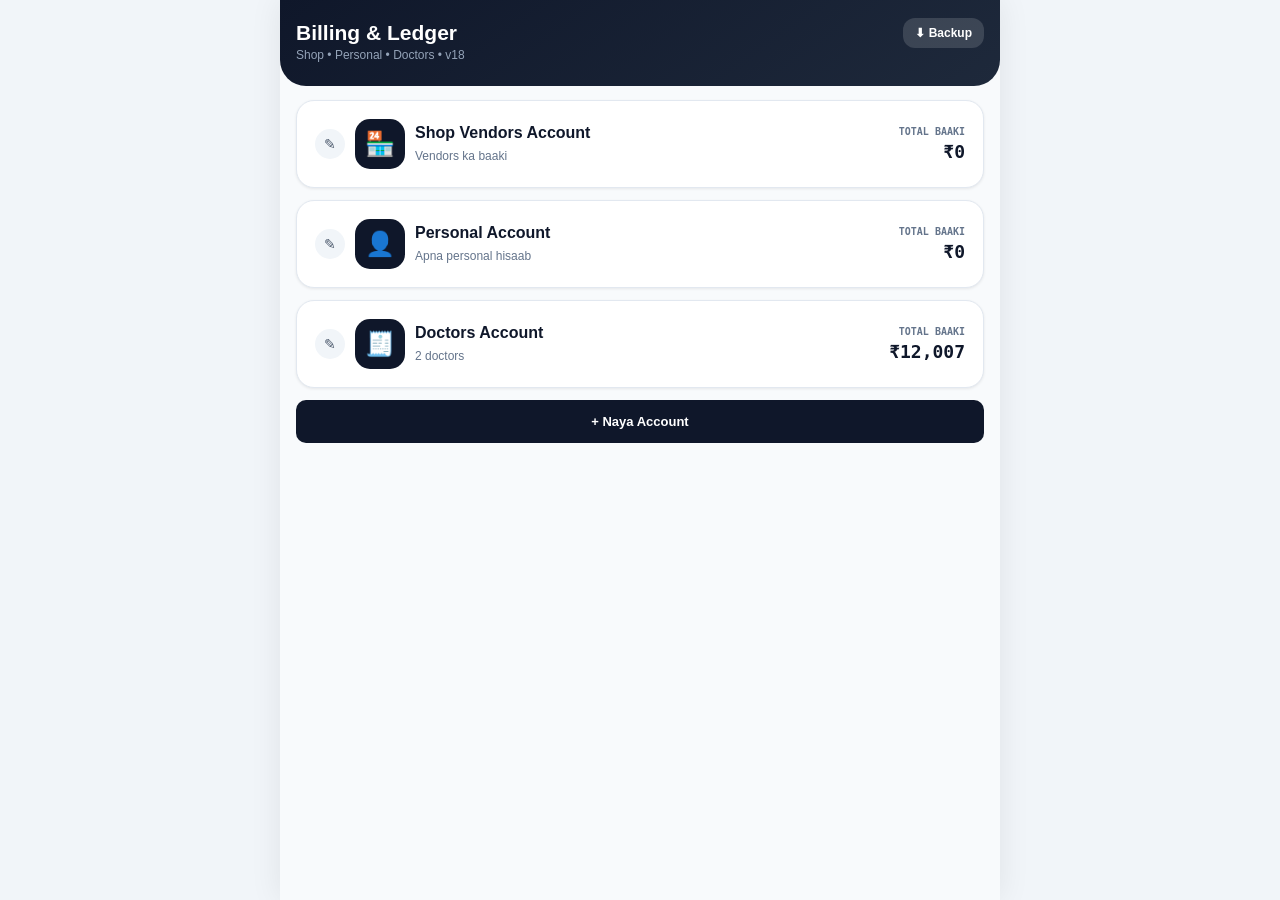
==== index.html @ d4ed5dfb "Update index.html" ====
<!DOCTYPE html>
<html lang="hi">
<head>
<meta charset="UTF-8"/>
<meta name="viewport" content="width=device-width, initial-scale=1.0, maximum-scale=1.0, user-scalable=no"/>
<title>Vendor Billing & Ledger Pro</title>
<style>
:root{--nav-h:52px;--pr:#2563eb;--dk:#0f172a;--mu:#64748b;--bd:#e2e8f0;--em:#10b981;--ro:#e11d48}
*{box-sizing:border-box;margin:0;padding:0;-webkit-tap-highlight-color:transparent}
body{font-family:-apple-system,"Segoe UI",Roboto,Arial,sans-serif;background:#f1f5f9;color:var(--dk);display:flex;justify-content:center;min-height:100vh;line-height:1.4}
.mono{font-family:ui-monospace,Menlo,Consolas,monospace;font-variant-numeric:tabular-nums}
.app{width:100%;max-width:720px;min-height:100vh;background:#f8fafc;display:flex;flex-direction:column;overflow-x:clip;box-shadow:0 0 30px rgba(0,0,0,.08)}
.hidden{display:none!important}
button{font-family:inherit;cursor:pointer;border:none;outline:none}button:active{transform:scale(.97)}
input,select,textarea{font-family:inherit;font-size:14px;outline:none}
.toast{position:fixed;top:14px;left:50%;transform:translateX(-50%);z-index:9999;background:#0f172a;color:#fff;padding:10px 18px;border-radius:999px;font-size:13px;font-weight:600;max-width:92vw;text-align:center}
.hdr{background:linear-gradient(145deg,#0f172a,#1e293b);color:#fff;padding:18px 16px 22px;border-radius:0 0 26px 26px}
.hdr h1{font-size:21px;font-weight:800}.hdr p{font-size:12px;color:#94a3b8}
.row{display:flex;justify-content:space-between;align-items:flex-start;gap:10px}
.btn-glass{background:rgba(255,255,255,.14);color:#fff;padding:8px 12px;border-radius:12px;font-size:12px;font-weight:700}
.body{padding:14px 16px 28px;display:flex;flex-direction:column;gap:12px;flex:1}
.big{background:#fff;border:1px solid var(--bd);border-radius:18px;padding:18px;display:flex;align-items:center;justify-content:space-between;gap:12px;cursor:pointer;box-shadow:0 1px 3px rgba(0,0,0,.08)}
.big:hover{border-color:#f59e0b;background:#fffbeb}
.big .ic{width:50px;height:50px;border-radius:15px;background:#0f172a;display:flex;align-items:center;justify-content:center;font-size:24px;flex-shrink:0}
.big h3{font-size:16px;font-weight:800}.big small{color:var(--mu);font-size:12px}
.big .amt{font-size:18px;font-weight:900;text-align:right}.big .amt small{display:block;font-size:10px;text-transform:uppercase}
.left{display:flex;align-items:center;gap:12px;min-width:0}
.tabs{display:grid;grid-template-columns:1fr 1fr;background:#e2e8f0;padding:4px;border-radius:14px;margin:14px 16px 0}
.tab{padding:10px;border-radius:10px;font-size:13px;font-weight:700;color:#475569;background:transparent}
.tab.on{background:#fff;color:#0f172a;box-shadow:0 1px 3px rgba(0,0,0,.1)}
.srow{display:flex;gap:8px}.srow input{flex:1;padding:11px 12px;border:1px solid #cbd5e1;border-radius:12px;background:#fff}
.btn-p{background:var(--pr);color:#fff;padding:11px 15px;border-radius:12px;font-size:13px;font-weight:700;white-space:nowrap}
.btn-d{background:#0f172a;color:#fff;padding:10px 14px;border-radius:10px;font-size:13px;font-weight:700}
.vc{background:#fff;border:1px solid var(--bd);border-radius:16px;padding:14px;display:flex;align-items:center;justify-content:space-between;gap:12px;cursor:pointer}
.vc:hover{border-color:#f59e0b;background:#fffbeb}
.av{width:46px;height:46px;border-radius:14px;background:#0f172a;color:#fde047;font-size:18px;font-weight:800;display:flex;align-items:center;justify-content:center;flex-shrink:0}
.vn{font-size:15px;font-weight:800;white-space:nowrap;overflow:hidden;text-overflow:ellipsis}.vm{font-size:11px;color:var(--mu)}
.vr{text-align:right;flex-shrink:0}.vr b{display:block;font-size:18px;font-weight:900}.vr small{font-size:10px;color:#94a3b8;text-transform:uppercase}
.note{background:#fffbeb;border:1px solid #fde68a;color:#78350f;padding:12px;border-radius:12px;font-size:12px}
.arf{background:#fff;border:1px solid var(--bd);padding:12px;border-radius:14px;display:flex;flex-wrap:wrap;gap:8px}
.arf input[type=text]{flex:1 1 180px}.arf input{padding:10px 12px;border:1px solid #cbd5e1;border-radius:10px;background:#f8fafc}.arf input[type=number]{width:110px}
.rt{background:#fff;border:1px solid var(--bd);border-radius:14px;overflow:hidden}
.rr{padding:10px 14px;display:flex;align-items:center;justify-content:space-between;gap:8px;border-bottom:1px solid #f1f5f9}
.rb{display:flex;align-items:center;border:1px solid #cbd5e1;border-radius:8px;padding:4px 8px;background:#f8fafc}
.rb.un{background:#fff;border-color:#f59e0b}.rb input{width:64px;border:none;background:transparent;text-align:right;font-weight:800}
.ml{padding:6px 9px;border-radius:8px;font-size:11px;font-weight:700;background:#fef3c7;color:#92400e;margin-left:4px}.ml.un{background:#d1fae5;color:#065f46}
.nav{background:#1c1c1c;color:#fff;padding:10px 12px;display:flex;align-items:center;justify-content:space-between;gap:8px;position:sticky;top:0;z-index:50}
.nav .l{display:flex;align-items:center;gap:8px;min-width:0}.nav small{font-size:10px;color:#fde047;font-weight:700;text-transform:uppercase;display:block}
.nav .t{font-size:14px;font-weight:800;white-space:nowrap;overflow:hidden;text-overflow:ellipsis}
.nb{background:rgba(255,255,255,.14);color:#fff;padding:8px 11px;border-radius:10px;font-size:12px;font-weight:700;flex-shrink:0}
.wa{background:#22c55e;color:#052e16}.pdf{background:#f8fafc;color:#0f172a}
.ws{padding:10px;background:#fff;flex:1;display:flex;flex-direction:column}
.ban{display:grid;grid-template-columns:7fr 5fr;background:linear-gradient(145deg,#1e3a8a,#2563eb);border-radius:16px;overflow:hidden;box-shadow:0 8px 16px rgba(30,58,138,.4),inset 0 2px 0 rgba(255,255,255,.35),inset 0 -4px 0 rgba(0,0,0,.25);position:sticky;top:var(--nav-h);z-index:40;color:#fff}
.ban .a{padding:12px;border-right:1px solid rgba(255,255,255,.25);display:flex;align-items:center;justify-content:center;text-align:center}
.ban h2{font-size:17px;font-weight:900;line-height:1.25;text-shadow:0 2px 3px rgba(0,0,0,.35)}.ban .b{display:flex;align-items:center;justify-content:center;font-size:28px;font-weight:900;margin:8px;border-radius:12px;background:linear-gradient(180deg,#fde68a,#f59e0b);color:#1e293b;box-shadow:0 3px 0 #b45309,inset 0 2px 0 rgba(255,255,255,.6)}
.tb{background:#f1f5f9;border:1px solid #64748b;border-bottom:none;padding:6px 10px;display:flex;justify-content:space-between;align-items:center;gap:8px;font-size:11px;color:#475569}
.sc{width:100%;overflow-x:auto;border:1px solid #64748b}
table{width:100%;border-collapse:collapse;font-size:12px;background:#fff}
th,td{border:1px solid #7c8b9e;padding:5px 6px;white-space:nowrap;color:#000}
th{font-weight:800;text-align:center;padding:7px 6px}th.tl{text-align:left}
tr.b1{background:#e8f0fe}tr.b0{background:#fff}tr.sep{height:18px}
.cd{text-align:center;font-weight:800;min-width:88px}.cp{text-align:left;font-weight:800;min-width:130px}.cn{text-align:center;font-weight:800;min-width:52px}
.cf{text-align:center;font-weight:900;min-width:72px;background:rgba(0,0,0,.03)}.ca{text-align:center;width:54px;padding:2px 4px}
.ra{background:transparent;color:#475569;padding:3px 5px;border-radius:4px;font-size:11px;font-weight:700}.ra:hover{color:var(--ro)}
.more{margin:10px 0 0;background:#0f172a;color:#fde047;padding:13px;border-radius:12px;font-size:14px;font-weight:800;width:100%}
.ep{margin-top:14px;background:#0f172a;color:#fff;border-radius:18px;padding:14px}
.ep h3{font-size:14px;font-weight:800;color:#fde047;margin-bottom:10px}
.eg{display:grid;grid-template-columns:1fr 1fr;gap:8px}.fg{display:flex;flex-direction:column;gap:4px}.fg.f{grid-column:span 2}
.fl{font-size:10px;font-weight:700;text-transform:uppercase;color:#94a3b8;display:flex;justify-content:space-between}
.di{width:100%;padding:9px 10px;border-radius:10px;background:#1e293b;border:1px solid #334155;color:#fff;font-size:13px;font-weight:600}
.di[readonly]{background:#172033;color:#fde047}
.sub{grid-column:span 2;display:grid;grid-template-columns:2fr 1fr 1fr;gap:8px}
.go{grid-column:span 2;background:var(--em);color:#052e16;padding:12px;border-radius:12px;font-size:14px;font-weight:900}
.mb{position:fixed;inset:0;background:rgba(15,23,42,.65);z-index:100;display:flex;align-items:center;justify-content:center;padding:16px}
.mc{background:#fff;width:100%;max-width:440px;border-radius:22px;padding:18px;max-height:90vh;overflow-y:auto}
.mh{display:flex;justify-content:space-between;align-items:center;margin-bottom:14px}.mh h3{font-size:17px;font-weight:800}
.x{width:30px;height:30px;border-radius:50%;background:#f1f5f9;color:#475569;font-weight:800}
.lf{display:flex;flex-direction:column;gap:4px;margin-bottom:12px}.lf label{font-size:12px;font-weight:700;color:#334155}
.li{width:100%;padding:10px 12px;border:1px solid #cbd5e1;border-radius:10px;background:#f8fafc}
.bk{background:#f8fafc;border:1px solid var(--bd);border-radius:14px;padding:12px;margin-bottom:12px}.bk h4{font-size:13px;margin-bottom:4px}.bk p{font-size:11px;color:var(--mu);margin-bottom:10px}
.g2{display:grid;grid-template-columns:1fr 1fr;gap:8px}
.gh{background:linear-gradient(135deg,#1e3a8a,#2563eb);color:#fff;padding:14px;display:flex;align-items:center;gap:8px;position:sticky;top:0;z-index:60}
.gh b{flex:1;font-size:19px;white-space:nowrap;overflow:hidden;text-overflow:ellipsis}.gb{background:transparent;color:#fff;font-size:20px;padding:4px 8px}
.srch{padding:8px 12px;background:#eef2ff}.srch input{width:100%;padding:10px 12px;border:1.5px solid #93c5fd;border-radius:12px;background:#fff}
.chips{display:grid;grid-template-columns:1fr 1fr;gap:10px;padding:12px}
.chip{border:1.5px solid #93c5fd;border-radius:14px;background:#fff;display:flex;align-items:center;padding:8px 10px;gap:8px;font-weight:800;cursor:pointer;min-width:0}
.chip span{flex:1;white-space:nowrap;overflow:hidden;text-overflow:ellipsis}.chip em{font-style:normal;border-left:1.5px solid #cbd5e1;padding-left:8px;min-width:54px;text-align:center;font-weight:700}
.sumr{display:grid;grid-template-columns:1.2fr 1fr;border:1.5px solid #93c5fd;border-radius:14px;overflow:hidden;margin:0 12px 8px}
.sumr .l{background:linear-gradient(90deg,#dbeafe,#eff6ff);padding:10px 14px;font-weight:800;font-size:15px}.sumr .v{background:#fff;text-align:center;font-weight:900;font-size:18px;padding:10px;border-left:1.5px solid #93c5fd}
.neg{color:#e11d48!important}
.st{margin:6px 12px 10px;border:1.5px solid #93c5fd;border-radius:12px;overflow:hidden}.st .sc{border:none}
.st th{background:#1e3a8a;color:#fff;font-size:13px!important;font-weight:800;padding:9px 6px!important}
.st td{text-align:center;font-weight:700}.st td.sv{text-align:left}.st .sr{background:#dbeafe}
.st tr.o td{background:#f1f5f9}
.st tr.mh td{background:#1e40af;color:#fff;text-align:left;font-weight:800}
.sinfo{font-size:12px;color:#475569;padding:0 14px}
.addbar{position:sticky;bottom:0;z-index:60;background:#fff;border:2px solid #93c5fd;border-radius:20px;margin:8px;padding:8px;display:grid;grid-template-columns:repeat(4,1fr);gap:6px}
.ai{padding:10px;border:1.5px solid #93c5fd;border-radius:12px;width:100%;min-width:0;background:#fff}
.adb{background:#1e3a8a;color:#fff;border-radius:12px;font-weight:800;font-size:15px}
#pg-shop:not(.hidden),#pg-shopv:not(.hidden),#pg-shopfull:not(.hidden),#pg-ud:not(.hidden),#pg-sh:not(.hidden),#pg-cl:not(.hidden){display:flex;flex-direction:column;height:100vh;height:100dvh;background:#f8fafc}
#pg-shop .gh,#pg-ud .gh,#pg-sh .gh{padding:10px 12px}#pg-shop .gh b,#pg-ud .gh b,#pg-sh .gh b{font-size:17px}
.chips{gap:6px;padding:8px 10px}
.chip{padding:3px 8px;font-size:13px;border-radius:10px;gap:4px}
.chip em{padding-left:6px;min-width:44px;font-size:13px}
.ci{background:none;font-size:15px;padding:2px 3px}
.sumr{margin:0 10px 5px;border-radius:10px}.sumr .l{padding:5px 10px;font-size:13px}.sumr .v{padding:5px;font-size:15px}
#pg-shop .st,#pg-ud .st,#pg-sh .st{flex:1;min-height:0;overflow:auto;margin:4px 10px}
#pg-shop .st .sc,#pg-ud .st .sc,#pg-sh .st .sc{overflow:visible}
#pg-shop .st th,#pg-ud .st th,#pg-sh .st th{position:sticky;top:0;z-index:5}
#pg-shop .st td,#pg-ud .st td,#pg-sh .st td{padding:6px 4px;font-size:13px}
#s-more{padding:7px!important;font-size:12px!important;margin:0 10px 4px!important;width:calc(100% - 20px)!important}
.addbar{grid-template-columns:1.3fr 1fr 1fr 1fr auto;gap:4px;padding:6px;margin:6px;border-radius:14px}
.ai{padding:8px 6px;font-size:12px;border-radius:9px}
.adb{padding:0 12px;font-size:13px}
.sd .ra{padding:0 3px;color:#9aa8ad;font-size:11px}
.oi{width:92px;text-align:center;border:1px dashed #93c5fd;border-radius:6px;padding:3px;font-weight:800;font-size:13px;background:#fff;color:#0f172a}
.st table{table-layout:fixed;width:100%}
.st td.sv{white-space:normal;word-break:break-word;text-align:left}
.st .sd{font-size:12px!important}
.st .sd .ra{margin-left:6px;min-width:22px;height:22px;padding:0 5px;border-radius:10px;background:#fee2e2;color:#dc2626;font-size:11px;line-height:22px;vertical-align:middle}
.st tr.tr1 td{background:#dbeafe!important;font-weight:800;border-top:2px solid #1e3a8a}
.st tr.tr2 td{background:#1e3a8a!important;color:#fff!important;font-weight:800}
.st tr.tr2 td.neg{color:#fecaca!important}
.st tr.tr1 small,.st tr.tr2 small{font-size:10px;font-weight:600;opacity:.85}
.pen{background:#f1f5f9;color:#475569;width:30px;height:30px;border-radius:50%;font-size:14px;flex-shrink:0;user-select:none;-webkit-user-select:none;-webkit-touch-callout:none;touch-action:manipulation;transition:background .8s,transform .8s}
.pen.hold{background:#fde047;transform:scale(1.3)}
.big .left{gap:10px}
#pg-ud .st th.h1{background:#1e3a8a;color:#fff}
#pg-ud .st th.h2{background:#059669;color:#fff}
#pg-ud .st th.h3{background:#64748b;color:#fff}
#pg-ud .st td.ua{background:#d1fae5;font-weight:800}
#pg-ud .st td.up{background:#e2e8f0}
#pg-sh .st th{background:#1e3a8a;color:#fff;font-size:13px!important;padding:9px 4px!important}
#pg-sh .st th.hn{background:#1e40af}
#pg-sh .st td{padding:6px 4px;font-size:13px}
#pg-sh .st td.sv{text-align:left}
#pg-sh.rate .st th:first-child,#pg-sh.rate .st td:first-child{position:sticky;left:0;z-index:4}
#pg-sh.rate .st th:first-child{z-index:7}
.plbar{width:calc(100% - 20px);margin:8px 10px 0;display:flex;justify-content:space-between;align-items:center;background:linear-gradient(135deg,#0f172a,#1e293b);color:#fde047;border-radius:12px;padding:10px 14px;font-weight:800;font-size:14px;box-shadow:0 3px 0 #020617}
#pl-body{margin:6px 10px 0;max-height:38vh}
.stt{border:1.5px solid #93c5fd;border-radius:12px;overflow:hidden}
.stt td{background:#fff;color:#0f172a;border-color:#cbd5e1}
.stt tbody tr:nth-child(even) td{background:#f1f5f9}
.stt tr.sum td{background:#1e3a8a!important;color:#fff}
#pg-cl{background:#f8fafc}
.clban{margin:10px 10px 6px;display:grid;grid-template-columns:7fr 5fr;border-radius:16px;overflow:hidden;background:linear-gradient(145deg,#020617,#1f2937);color:#fff;box-shadow:0 8px 16px rgba(2,6,23,.5),inset 0 2px 0 rgba(255,255,255,.14),inset 0 -4px 0 rgba(0,0,0,.55)}
.cla{padding:12px 10px;display:flex;flex-direction:column;justify-content:center;gap:6px;text-align:center}
.cln{font-size:17px;font-weight:900;line-height:1.2;color:#fff;text-shadow:0 2px 4px rgba(0,0,0,.6)}
.cll{font-size:10px;font-weight:700;color:#94a3b8;letter-spacing:.3px}
.clp{display:flex;align-items:center;justify-content:center;gap:6px;flex-wrap:wrap}
#cl-per{background:linear-gradient(180deg,#fde047,#facc15);color:#111827;padding:5px 12px;border-radius:999px;font-size:13px;font-weight:900;box-shadow:0 3px 0 #a16207,inset 0 1px 0 rgba(255,255,255,.7)}
.clpen{background:#facc15;color:#111827;border-radius:50%;width:28px;height:28px;font-size:14px;font-weight:900;box-shadow:0 2px 0 #a16207}
.clb{display:flex;align-items:center;justify-content:center;font-size:26px;font-weight:900;margin:8px;border-radius:12px;background:linear-gradient(180deg,#1e293b,#020617);color:#facc15;text-shadow:0 2px 3px rgba(0,0,0,.6);box-shadow:0 0 0 2px #facc15,0 4px 0 #a16207,inset 0 2px 0 rgba(255,255,255,.16)}
#pg-cl .clt{flex:1;min-height:0;overflow:auto;margin:4px 10px;border:1.5px solid #1e3a8a;border-radius:12px;background:#fff}
#pg-cl table{table-layout:fixed}
#pg-cl th{position:sticky;top:0;z-index:5;background:#1e3a8a;color:#fff;font-size:12px;padding:8px 4px;white-space:normal;line-height:1.2;border-color:#334e9b}
#pg-cl td{font-size:13px;padding:6px 4px;text-align:center;font-weight:700;color:#0f172a;white-space:normal;border-color:#cbd5e1}
#pg-cl td.pn{text-align:left}
#pg-cl tr.g td{background:#f1f5f9}
#pg-cl tr.tt td{background:#1e3a8a;color:#fff;font-weight:900}
.clbot{background:#fff;border:2px solid #1e3a8a;border-radius:16px;margin:6px 8px 8px;padding:8px;display:flex;flex-direction:column;gap:6px}
.clcap{font-size:10px;color:#64748b;text-align:center}
.clin1{display:grid;grid-template-columns:2fr 1fr;gap:6px}
.clhd,.clin{display:grid;grid-template-columns:1fr 1fr 1.2fr 1.2fr 1.7fr;gap:4px}
.clhd{background:linear-gradient(180deg,#1e3a8a,#172554);border-radius:10px;padding:6px 3px;color:#fff;font-size:10px;font-weight:800;line-height:1.15;text-align:center;width:100%}
#pg-cl .clbot input{padding:8px 4px;border:1.5px solid #93c5fd;border-radius:9px;background:#fff;width:100%;min-width:0;font-size:12px;text-align:center}
#pg-cl .clin1 input{text-align:left;padding-left:8px}
.cladd{background:#1e3a8a;color:#fff;border-radius:12px;padding:10px;font-weight:800;font-size:14px;width:100%}
.clogt th{background:#1e3a8a;color:#fff;font-size:11px;padding:6px 3px}
.clogt td{font-size:12px;text-align:center;font-weight:700;padding:5px 3px}
.pnw{display:flex;align-items:center;gap:6px}.pnb{display:flex;gap:3px;flex-shrink:0}
.clib{width:24px;height:24px;border-radius:50%;font-size:12px;font-weight:900;display:flex;align-items:center;justify-content:center;padding:0}
.clib.e{background:#dbeafe;color:#1d4ed8}.clib.d{background:#fee2e2;color:#dc2626;width:auto;min-width:24px;padding:0 4px;border-radius:12px}
#pg-l3 .sc,#pg-l4 .sc,#pg-cash .sc{overflow:auto;max-height:calc(100vh - var(--nav-h) - var(--ban-h,90px) - 70px);max-height:calc(100dvh - var(--nav-h) - var(--ban-h,90px) - 70px)}
#pg-l3 th,#pg-l4 th,#pg-cash th{position:sticky;top:0;z-index:30;background:#1e3a8a;color:#fff}
.ai[readonly]{background:#eef2ff;color:#1e3a8a}
#pg-ud .st table{width:135%}
#pg-sh.rate .st th,#pg-sh.rate .st td{padding-left:6px;padding-right:6px}

/* ---- Edit / Delete buttons: sabse right me, screen ke bahar (left swipe par dikhenge) ---- */
td{position:relative}
.row-btns{position:absolute;left:100%;top:50%;transform:translateY(-50%);margin-left:8px;display:flex;gap:6px;white-space:nowrap;z-index:10}
.row-btns .ra,.row-btns .clib{background:#e2e8f0;color:#334155;border-radius:8px;padding:4px 9px;font-size:13px;min-width:28px;height:26px;line-height:18px}
.row-btns .ra:last-child,.row-btns .clib.d{background:#fee2e2;color:#dc2626}
th.ca,td.ca{width:0!important;min-width:0!important;padding:0!important;border:none!important}
.shooting .row-btns,.shooting .ra,.shooting .clib{display:none!important}
.shooting .st,.shooting .clt,.shooting .sc{overflow:visible!important;max-height:none!important}

@media print{body{background:#fff}.nav,.tb,.ep,.ca,.no-print,.more{display:none!important}.row-btns,.ra,.clib{display:none!important}.ban{position:static;-webkit-print-color-adjust:exact;print-color-adjust:exact}tr.b1{-webkit-print-color-adjust:exact;print-color-adjust:exact}.sc{overflow:visible}#pg-l3 .sc,#pg-l4 .sc,#pg-cash .sc{max-height:none!important;overflow:visible!important}}
@keyframes bootshow{to{opacity:1}}
</style>
<script>window.onerror=function(m,u,l){var b=document.getElementById('boot');if(b){b.innerHTML='⚠ App chali nahi — error: '+m+' (line '+l+').';b.style.animation='none';b.style.opacity=1}};</script>
</head>
<body>
<div id="boot" style="position:fixed;left:0;right:0;top:0;z-index:99999;background:#e11d48;color:#fff;padding:10px 12px;font:700 13px sans-serif;text-align:center;opacity:0;animation:bootshow .01s 3s forwards">⚠ App poori load nahi hui. File dobara open karein.</div>
<div class="app">
<div id="toast" class="toast hidden"></div>
<!-- HOME -->
<div id="pg-home" class="pg">
 <header class="hdr"><div class="row"><div><h1>Billing & Ledger</h1><p>Shop • Personal • Doctors • v18</p></div>
 <button class="btn-glass" onclick="openModal('m-backup')">⬇ Backup</button></div></header>
 <div class="body">
  <div class="big" onclick="openShop()"><div class="left"><button type="button" class="pen" onpointerdown="penDown(event,'shop')" onpointerup="penUp()" onpointercancel="penUp()" onpointerleave="penUp()" onclick="penTap(event)" oncontextmenu="return false">✎</button><div class="ic">🏪</div><div><h3 id="h-n-shop">Shop Vendors Account</h3><small>Vendors ka baaki</small></div></div><div class="amt mono"><small>Total Baaki</small><span id="h-shop">₹0</span></div></div>
  <div class="big" onclick="openCash('personal')"><div class="left"><button type="button" class="pen" onpointerdown="penDown(event,'personal')" onpointerup="penUp()" onpointercancel="penUp()" onpointerleave="penUp()" onclick="penTap(event)" oncontextmenu="return false">✎</button><div class="ic">👤</div><div><h3 id="h-n-personal">Personal Account</h3><small>Apna personal hisaab</small></div></div><div class="amt mono"><small>Total Baaki</small><span id="h-personal">₹0</span></div></div>
  <div class="big" onclick="openVendors()"><div class="left"><button type="button" class="pen" onpointerdown="penDown(event,'vendors')" onpointerup="penUp()" onpointercancel="penUp()" onpointerleave="penUp()" onclick="penTap(event)" oncontextmenu="return false">✎</button><div class="ic">🧾</div><div><h3 id="h-n-vendors">Vendors Accounts</h3><small id="h-vcount">0 vendors</small></div></div><div class="amt mono"><small>Total Baaki</small><span id="h-vendors">₹0</span></div></div>
  <div id="h-custom" style="display:contents"></div>
  <button class="btn-d" style="padding:14px" onclick="openModal('m-acc')">+ Naya Account</button>
 </div>
</div>

<!-- VENDORS LIST -->
<div id="pg-vendors" class="pg hidden">
 <div class="nav"><div class="l"><button class="nb" onclick="show('pg-home');renderHome()">← Home</button><div><small>Page 2</small><div class="t" id="v-title">Vendors Accounts</div></div></div>
 <div class="mono" style="font-weight:900;color:#fde047" id="v-total">₹0</div></div>
 <div class="tabs"><button id="tb-v" class="tab on" onclick="vTab('v')">Doctors (<span id="vcount">0</span>)</button><button id="tb-r" class="tab" onclick="vTab('r')">Fixed Rate List</button></div>
 <div id="vw-v" class="body">
  <div class="srow"><input id="vsearch" oninput="renderVendors()" placeholder="Doctor ka naam search karein..."/><button class="btn-p" onclick="openModal('m-vendor')">+ Add Doctor</button></div>
  <div id="vlist" style="display:flex;flex-direction:column;gap:10px"></div>
 </div>
 <div id="vw-r" class="body hidden">
  <div class="note"><b>Locked Rate Master</b><br/>Yahan set kiya rate billing me automatic lock hokar aayega. Badalne ke liye <b>Edit</b> dabayein.</div>
  <form onsubmit="addRate(event)" class="arf"><input id="nr-name" type="text" required placeholder="Medicine / Item Name"/><input id="nr-val" type="number" step="0.01" min="0" required placeholder="Rate ₹"/><button class="btn-d">+ Fix Rate</button></form>
  <div class="rt" id="rlist"></div>
 </div>
</div>

<!-- CASHBOOK -->
<div id="pg-cash" class="pg hidden">
 <div class="nav no-print"><div class="l"><button class="nb" onclick="show('pg-home');renderHome()">← Home</button><div><small>Page 2 • Account</small><div class="t" id="c-name"></div></div></div>
 <div style="display:flex;gap:6px"><button class="nb" onclick="openImport('cash')">📥</button><button class="nb pdf" onclick="window.print()">PDF / Print</button></div></div>
 <div class="ws">
  <div class="ban"><div class="a"><h2 id="c-title"></h2></div><div class="b mono" id="c-bal">0</div></div>
  <div class="sc"><table><thead><tr><th>Date</th><th class="tl">Particular</th><th>Jama (+)</th><th>Kharch (−)</th><th>Balance</th><th class="ca no-print"></th></tr></thead><tbody id="c-body"></tbody></table></div>
  <div class="ep no-print"><h3>+ Nayi Entry</h3>
  <form onsubmit="addCash(event)" class="eg">
   <div class="fg"><label class="fl">Date</label><input id="c-date" type="date" class="di" required/></div>
   <div class="fg"><label class="fl">Type</label><select id="c-type" class="di"><option value="in">Jama (+)</option><option value="out">Kharch (−)</option></select></div>
   <div class="fg"><label class="fl">Particular</label><input id="c-part" class="di" required placeholder="Detail"/></div>
   <div class="fg"><label class="fl">Amount ₹</label><input id="c-amt" type="number" step="0.01" min="0.01" class="di mono" required/></div>
   <button class="go">+ Save Entry</button></form></div>
 </div>
</div>

<!-- SHOP -->
<div id="pg-shop" class="pg hidden">
 <div class="gh"><button class="gb" onclick="show('pg-home');renderHome()">←</button><b>Vendor Ledger</b><button class="gb" onclick="openImport('shop')">📥</button><button class="gb" onclick="toggleSearch()">🔍</button><button class="gb" onclick="openChipModal()">⋮</button></div>
 <div id="s-srow" class="srch hidden"><input id="s-q" placeholder="Amount (349) ya date (5, 7, 12 / 05-11) ya naam" oninput="renderShopAll()"/></div>
 <div id="s-chips" class="chips"></div><div id="s-sum"></div>
 <div class="sinfo" id="s-info"></div>
 <div class="st"><div class="sc"><table><colgroup><col style="width:26%"><col style="width:14%"><col style="width:14%"><col style="width:17%"><col style="width:29%"></colgroup><thead><tr><th>Vendor</th><th>Bills</th><th>Paid</th><th>Net Amount</th><th>Date</th></tr></thead><tbody id="s-body"></tbody></table></div></div>
 <button class="more" style="width:auto;margin:0 12px 10px" id="s-more" onclick="openShopFull()"></button>
 <form class="addbar" onsubmit="addShop(event)">
  <input id="s-v" class="ai" list="s-vlist" placeholder="Vendor ▼" autocomplete="off"/><input id="s-bill" class="ai" type="number" step="0.01" placeholder="Bill (₹)"/><input id="s-paid" class="ai" type="number" step="0.01" placeholder="Paid (₹)"/>
  <input id="s-date" class="ai" type="text" placeholder="Date" onfocus="this.type='date'" onblur="if(!this.value)this.type='text'"/><button class="adb">Add</button>
 </form><datalist id="s-vlist"></datalist>
</div>
<div id="pg-shopv" class="pg hidden">
 <div class="gh"><button class="gb" onclick="show('pg-shop');renderShopAll()">←</button><b id="sv-name"></b></div>
 <div class="sumr" style="margin-top:12px"><div class="l">Remaining</div><div class="v mono" id="sv-bal"></div></div>
 <div class="sinfo" id="sv-info"></div>
 <div class="st"><div class="sc"><table><colgroup><col style="width:26%"><col style="width:14%"><col style="width:14%"><col style="width:17%"><col style="width:29%"></colgroup><thead><tr><th>Vendor</th><th>Bills</th><th>Paid</th><th>Net Amount</th><th>Date</th></tr></thead><tbody id="sv-body"></tbody></table></div></div>
</div>
<div id="pg-shopfull" class="pg hidden">
 <div class="gh"><button class="gb" onclick="show('pg-shop');renderShopAll()">←</button><b>Full Entries (sab months)</b></div>
 <div class="srch"><input id="sf-q" placeholder="Amount (349) ya date (5, 7, 12 / 05-11) ya naam" oninput="renderShopAll()"/></div>
 <div class="sinfo" id="sf-info" style="margin-top:6px"></div>
 <div class="st"><div class="sc"><table><colgroup><col style="width:26%"><col style="width:14%"><col style="width:14%"><col style="width:17%"><col style="width:29%"></colgroup><thead><tr><th>Vendor</th><th>Bills</th><th>Paid</th><th>Net Amount</th><th>Date</th></tr></thead><tbody id="sf-body"></tbody></table></div></div>
</div>

<!-- UDHAAR -->
<div id="pg-ud" class="pg hidden">
 <div class="gh"><button class="gb" onclick="show('pg-home');renderHome()">←</button><b id="ud-title"></b><span id="ud-tot" class="mono" style="font-size:13px;font-weight:800;white-space:nowrap"></span><button class="gb" onclick="openImport('ud')">📥</button></div>
 <div class="srch"><input id="ud-q" list="ud-nl" placeholder="🔍 Naam search karein" oninput="udInput()" autocomplete="off"/></div>
 <div id="ud-sug" class="chips hidden" style="grid-template-columns:1fr;max-height:50vh;overflow:auto"></div>
 <div class="sinfo" id="ud-info" style="margin-top:4px"></div>
 <div class="st" id="ud-st"><div class="sc"><table><colgroup><col style="width:19%"><col style="width:10%"><col style="width:25%"><col style="width:10%"><col style="width:10%"><col style="width:16%"><col style="width:10%"></colgroup><thead><tr><th class="h1">Name</th><th class="h2">Amount</th><th class="h1">Description</th><th class="h3">Paid<br>Amount</th><th class="h1">Net<br>amount</th><th class="h1">Date</th><th class="h1"></th></tr></thead><tbody id="ud-body"></tbody></table></div></div>
 <form class="addbar" style="grid-template-columns:repeat(6,1fr)" onsubmit="addUd(event)">
  <input id="ud-n" class="ai" list="ud-nl" placeholder="Name" autocomplete="off" style="grid-column:span 3"/>
  <input id="ud-d" class="ai" placeholder="Description" style="grid-column:span 3"/>
  <input id="ud-a" class="ai" type="number" step="0.01" placeholder="Amount ₹" style="grid-column:span 2"/>
  <input id="ud-p" class="ai" type="number" step="0.01" placeholder="Paid ₹" style="grid-column:span 2"/>
  <button class="adb" style="grid-column:span 2;padding:8px">Add</button>
 </form><datalist id="ud-nl"></datalist>
</div>

<!-- SHEET (including Rate sheet) -->
<div id="pg-sh" class="pg hidden">
 <div class="gh"><button class="gb" onclick="show('pg-home');renderHome()">←</button><b id="sh-title"></b><span id="sh-tot" class="mono" style="font-size:13px;font-weight:800;white-space:nowrap"></span><button class="gb" onclick="openImport('sheet')">📥</button><button class="gb" onclick="openModal('m-rf')" title="Price formula">⚙</button></div>
 <div id="sh-pl" class="hidden"><button class="plbar" onclick="plToggle()"><span id="pl-t"></span><span id="pl-a">▼</span></button><div id="pl-body" class="stt hidden"></div></div>
 <div class="srch"><input id="sh-q" list="sh-nl" placeholder="🔍 Search karein" oninput="renderSheet()" autocomplete="off"/></div>
 <div class="sinfo" id="sh-info" style="margin-top:4px"></div>
 <div class="st" id="sh-st"><div class="sc"><table><colgroup id="sh-cg"></colgroup><thead id="sh-th"></thead><tbody id="sh-body"></tbody></table></div></div>
 <form class="addbar" id="sh-form" style="grid-template-columns:repeat(6,1fr)" onsubmit="addSheet(event)"></form><datalist id="sh-nl"></datalist>
</div>

<!-- CLINIC -->
<div id="pg-cl" class="pg hidden">
 <div class="nav"><div class="l"><button class="nb" onclick="backToVendors()">← Doctors</button><div style="min-width:0"><small>Clinic Sheet</small><div class="t" id="cl-nt"></div></div></div><button class="nb wa" onclick="clImg()">📷 Image</button></div>
 <div class="clban"><div class="cla"><div class="cln" id="cl-name"></div><div class="cll">IS PERIOD KA NET AMOUNT</div><div class="clp"><span id="cl-per"></span><button class="clpen" onclick="openCper()">✎</button></div></div><div class="clb mono" id="cl-tot"></div></div>
 <div class="clt"><table><colgroup><col style="width:37%"><col style="width:15%"><col style="width:13%"><col style="width:17.5%"><col style="width:17.5%"></colgroup><thead><tr><th>Products</th><th>Net Qty<br>in (tab)</th><th>MRP<br>per tab</th><th>Total<br>Amount</th><th id="cl-th5"></th></tr></thead><tbody id="cl-body"></tbody></table></div>
 <div class="clbot">
  <form id="cl-form" onsubmit="addClinic(event)" style="display:flex;flex-direction:column;gap:6px">
   <div class="clin1"><input id="cl-p" list="cl-pl" placeholder="Product naam" autocomplete="off" oninput="clHint()"/><input id="cl-m" type="number" step="0.01" placeholder="MRP/tab"/></div>
   <button type="button" class="clhd" onclick="openClog()"><span>Product<br>Added</span><span>Minus<br>product</span><span>Last month's<br>qty.</span><span>Qty. remained<br>at shop</span><span>Date</span></button>
   <div class="clin"><input id="cl-a" type="number" step="0.01" placeholder="+"/><input id="cl-n" type="number" step="0.01" placeholder="−"/><input id="cl-l" type="number" step="0.01" placeholder="Last"/><input id="cl-r" type="number" step="0.01" placeholder="Remain"/><input id="cl-d" type="text" placeholder="Auto" onfocus="this.type='date'" onblur="if(!this.value)this.type='text'"/></div>
   <button class="cladd">+ Add Entry</button>
   <div class="clcap">Upar ke header par tap karein = is period ki saari entries</div>
  </form><datalist id="cl-pl"></datalist>
 </div>
</div>

<div id="pg-l3" class="pg hidden"></div>
<div id="pg-l4" class="pg hidden"></div>

<datalist id="items"></datalist>

<!-- MODALS -->
<div id="m-imp" class="mb hidden"><div class="mc"><div class="mh"><h3>📥 Excel se Import</h3><button class="x" onclick="closeModal('m-imp')">✕</button></div>
<div class="note" id="imp-help" style="margin-bottom:10px"></div>
<textarea id="imp-text" rows="6" class="li mono" style="font-size:11px;margin-bottom:8px" placeholder="Excel ke cells copy karke yahan paste karein..."></textarea>
<input type="file" accept=".csv,.tsv,.txt,text/csv,text/plain" onchange="impFile(event)" style="width:100%;font-size:12px;margin-bottom:10px"/>
<button class="btn-p" style="width:100%;padding:12px" onclick="runImport()">Import Karein</button></div></div>

<div id="m-rf" class="mb hidden"><div class="mc"><div class="mh"><h3>Price formula</h3><button class="x" onclick="closeModal('m-rf')">✕</button></div>
<form onsubmit="saveRf(event)"><div class="note" style="margin-bottom:10px">Net rate = Rate + GST %<br>Price = (Net rate + Extra ₹) + Margin %<br><small>Badlav sirf aage ki nayi entries par lagega.</small></div>
<div class="g2"><div class="lf"><label>Extra ₹ (default 3)</label><input id="rf-add" class="li mono" type="number" step="0.01"/></div><div class="lf"><label>Margin % (default 20)</label><input id="rf-mp" class="li mono" type="number" step="0.01"/></div></div>
<button class="btn-p" style="width:100%;padding:12px">Save</button></form></div></div>

<div id="m-accren" class="mb hidden"><div class="mc"><div class="mh"><h3>Account ka naam badlein</h3><button class="x" onclick="closeModal('m-accren')">✕</button></div>
<form onsubmit="saveAccRen(event)"><div class="lf"><label>Naya naam</label><input id="ar-name" class="li" required/></div><div id="ar-catbox" class="hidden"><div class="lf"><label>Andar ka format</label><select id="ar-fmt" class="li"><option value="cash">Jama / Kharch (cashbook)</option><option value="udhaar">Udhaar sheet</option><option value="personal">Personal sheet</option><option value="rate">Rate sheet (GST + Price)</option><option value="sheet">Apne columns</option></select></div><div class="lf"><label>Category (icon)</label><select id="ar-cat" class="li"><option value="shop">🏪 Shop</option><option value="udhaar">💸 Udhaar Khata</option><option value="personal">👤 Personal</option><option value="bank">🏦 Bank</option><option value="ghar">🏠 Ghar</option><option value="other">📒 Other</option></select></div></div><button class="btn-p" style="width:100%;padding:12px">Save Name</button></form></div></div>

<div id="m-acc" class="mb hidden"><div class="mc"><div class="mh"><h3>Naya Account</h3><button class="x" onclick="closeModal('m-acc')">✕</button></div>
<form onsubmit="createAcc(event)">
<div class="lf"><label>Account ka naam *</label><input id="ac-name" class="li" required/></div>
<div class="lf"><label>Category (icon)</label><select id="ac-cat" class="li"><option value="shop">🏪 Shop</option><option value="udhaar">💸 Udhaar Khata</option><option value="personal">👤 Personal</option><option value="bank">🏦 Bank</option><option value="ghar">🏠 Ghar</option><option value="other">📒 Other</option></select></div>
<div class="lf"><label>Andar ka format</label><select id="ac-fmt" class="li" onchange="fmtChange()"><option value="cash">Jama / Kharch (cashbook)</option><option value="udhaar">Udhaar sheet</option><option value="personal">Personal sheet</option><option value="rate">Rate sheet — Products, Rate, GST, MRP, Qty (Net+Price auto)</option><option value="sheet">Apne columns khud banayein</option></select></div>
<div id="ac-ds" class="lf hidden"><label>Apne columns (Date apne aap lagegi)</label><div id="ds-list"></div><button type="button" class="btn-d" style="margin-top:6px" onclick="dsAdd()">+ Column</button></div>
<button class="btn-p" style="width:100%;padding:12px">Account Banayein</button></form></div></div>

<div id="m-vendor" class="mb hidden"><div class="mc"><div class="mh"><h3>Add New Doctor</h3><button class="x" onclick="closeModal('m-vendor')">✕</button></div>
<form onsubmit="createVendor(event)">
<div class="lf"><label>Doctor Name *</label><input id="vn-name" class="li" required/></div>
<div class="lf"><label>WhatsApp Number (optional)</label><input id="vn-phone" class="li" type="tel"/></div>
<div class="lf"><label>Format</label><select id="vn-fmt" class="li"><option value="">Normal ledger</option><option value="clinic">Clinic sheet</option></select></div>
<div class="g2"><div class="lf"><label>Opening Date</label><input id="vn-date" class="li" type="date" required/></div><div class="lf"><label>Previous Balance ₹</label><input id="vn-bal" class="li mono" type="number" step="0.01" value="0" required/></div></div>
<button class="btn-p" style="width:100%;padding:12px">Create Doctor Ledger</button></form></div></div>

<div id="m-edit" class="mb hidden"><div class="mc"><div class="mh"><h3>Edit Entry</h3><button class="x" onclick="closeModal('m-edit')">✕</button></div>
<form onsubmit="saveEdit(event)"><input type="hidden" id="ed-id"/><input type="hidden" id="ed-type"/>
<div class="lf"><label>Date</label><input id="ed-date" class="li" type="date" required/></div>
<div id="ed-o" class="lf hidden"><label>Previous Balance ₹</label><input id="ed-open" class="li mono" type="number" step="0.01"/></div>
<div id="ed-i" class="hidden"><div class="lf"><label>Particular</label><input id="ed-part" class="li"/></div>
<div class="g2"><div class="lf"><label>Qty</label><input id="ed-qty" class="li mono" type="number" step="1"/></div><div class="lf"><label>Rate ₹</label><input id="ed-rate" class="li mono" type="number" step="0.01"/></div></div></div>
<div id="ed-r" class="hidden"><div class="g2"><div class="lf"><label>Mode</label><select id="ed-mode" class="li"><option>cash</option><option>online</option></select></div><div class="lf"><label>Received ₹</label><input id="ed-rec" class="li mono" type="number" step="0.01"/></div></div></div>
<button class="btn-p" style="width:100%;padding:12px">Update & Recalculate</button></form></div></div>

<div id="m-ren" class="mb hidden"><div class="mc"><div class="mh"><h3>Vendor ka naam badlein</h3><button class="x" onclick="closeModal('m-ren')">✕</button></div>
<form onsubmit="saveRename(event)"><div class="lf"><label>Naya naam</label><input id="ren-name" class="li" required/></div><button class="btn-p" style="width:100%;padding:12px">Save Name</button></form></div></div>
<div id="m-chip" class="mb hidden"><div class="mc"><div class="mh"><h3>Vendor Chips</h3><button class="x" onclick="closeModal('m-chip')">✕</button></div>
<form onsubmit="addChip(event)" class="arf"><input id="chip-name" type="text" required placeholder="Naya vendor naam"/><button class="btn-d">+ Add</button></form>
<div class="rt" id="chip-list" style="margin-top:10px"></div></div></div>
<div id="m-share" class="mb hidden"><div class="mc"><div class="mh"><h3>Bill Image Ready</h3><button class="x" onclick="closeModal('m-share')">✕</button></div>
<img id="share-img" alt="Bill" style="width:100%;border:1px solid #cbd5e1;border-radius:10px;margin-bottom:12px"/>
<div class="g2"><button class="btn-p" style="background:#22c55e;color:#052e16" onclick="retryShare()">Share / WhatsApp</button><button class="btn-d" onclick="saveJpg()">Save JPG</button></div></div></div>

<div id="m-backup" class="mb hidden"><div class="mc"><div class="mh"><h3>Backup & Restore</h3><button class="x" onclick="closeModal('m-backup')">✕</button></div>
<div class="bk"><h4>1. Full Backup</h4><p>Shop, Personal, Doctors, Rates sab ka backup.</p><div class="g2"><button class="btn-p" onclick="dlBackup()">Download .JSON</button><button class="btn-d" onclick="copyBackup()">Copy Text</button></div></div>
<div class="bk"><h4>2. Restore</h4><p>.json file chunein ya text paste karein.</p>
<input type="file" accept=".json,application/json" onchange="restoreFile(event)" style="width:100%;font-size:12px;margin-bottom:8px"/>
<textarea id="rs-text" rows="3" class="li mono" style="font-size:11px;margin-bottom:8px" placeholder="Backup text yahan paste karein..."></textarea>
<button class="btn-d" style="width:100%" onclick="restoreText()">Restore From Text</button></div>
<div style="text-align:center;margin-bottom:10px"><button class="btn-d" onclick="toggleTheme()">🌙 / ☀ Theme</button></div>
<div style="text-align:center"><button onclick="resetDemo()" style="background:none;color:#e11d48;font-size:12px;font-weight:700">Reset to Default Sample Data</button></div></div></div>

<div id="m-redit" class="mb hidden"><div class="mc"><div class="mh"><h3>Edit Rate Entry</h3><button class="x" onclick="closeModal('m-redit')">✕</button></div>
<form onsubmit="saveRedit(event)"><input type="hidden" id="re-id"/>
<div class="lf"><label>Product</label><input id="re-p" class="li" required/></div>
<div class="g2"><div class="lf"><label>Rate ₹</label><input id="re-r" class="li mono" type="number" step="0.01" required/></div>
<div class="lf"><label>GST %</label><input id="re-g" class="li mono" type="number" step="0.01" placeholder="5"/></div></div>
<div class="g2"><div class="lf"><label>MRP ₹</label><input id="re-m" class="li mono" type="number" step="0.01"/></div>
<div class="lf"><label>Qty</label><input id="re-q" class="li mono" type="number" step="0.01"/></div></div>
<div class="lf"><label>Date</label><input id="re-d" class="li" type="date"/></div>
<button class="btn-p" style="width:100%;padding:12px">Update</button></form></div></div>
</div>

<script>
const KEY='vendor_ledger_apk_v2', LIMIT=30, SHOP_LIMIT=50, CHIPS=['Ameeni','Ashu','Zakir','Shariq','Bilal','PK','Stefri'];
const D_RATES=[{id:'r1',name:'Prodder tab',rate:150},{id:'r2',name:'Lactogest respule',rate:15},{id:'r3',name:'winpac dx syp',rate:24},{id:'r4',name:'Cresane syp',rate:45},{id:'r5',name:'Cydone syp',rate:35},{id:'r6',name:'winpac ls junior sy',rate:24}];
const D_VENDORS=[
{id:'v1',name:'Dr. Adil Razanagarh',phone:'',entries:[
{id:'e1',date:'2026-08-14',type:'opening',particular:'Previous Balance',openingAmount:4950},
{id:'e2',date:'2026-08-29',type:'item',particular:'Prodder tab',qty:10,rate:150},
{id:'e3',date:'2026-08-29',type:'item',particular:'Lactogest respule',qty:60,rate:15},
{id:'e4',date:'2026-09-11',type:'item',particular:'Lactogest respule',qty:20,rate:15},
{id:'e5',date:'2026-09-11',type:'item',particular:'prodder tab',qty:15,rate:150},
{id:'e6',date:'2026-09-11',type:'received',particular:'Received Amt.',mode:'cash',received:2400},
{id:'e7',date:'2026-09-11',type:'received',particular:'Received Amt',mode:'online',received:2500},
{id:'e8',date:'2026-10-09',type:'item',particular:'prodder tab',qty:15,rate:150},
{id:'e9',date:'2026-10-09',type:'received',particular:'Received Amt',mode:'cash',received:2250},
{id:'e10',date:'2026-10-21',type:'item',particular:'Prodder tab',qty:10,rate:150},
{id:'e11',date:'2026-10-21',type:'item',particular:'Lactogest respule',qty:20,rate:15},
{id:'e12',date:'2026-10-21',type:'item',particular:'winpac dx syp',qty:13,rate:24},
{id:'e13',date:'2026-10-21',type:'item',particular:'Cresane syp',qty:5,rate:45},
{id:'e14',date:'2026-10-21',type:'item',particular:'Cydone syp',qty:5,rate:35},
{id:'e15',date:'2026-10-21',type:'received',particular:'Received Amt',mode:'cash',received:2000},
{id:'e16',date:'2026-11-10',type:'item',particular:'Cresane syp',qty:5,rate:45},
{id:'e17',date:'2026-11-10',type:'item',particular:'winpac ls junior sy',qty:20,rate:24},
{id:'e18',date:'2026-11-10',type:'item',particular:'winpac dx syp',qty:30,rate:28},
{id:'e19',date:'2026-11-10',type:'item',particular:'Prodder tab',qty:9,rate:150},
{id:'e20',date:'2026-11-10',type:'item',particular:'Lactogest respule',qty:10,rate:15}]},
{id:'v2',name:'Dr. Faizan Medical Hall',phone:'',entries:[
{id:'v2_1',date:'2026-10-01',type:'opening',particular:'Previous Balance',openingAmount:3200},
{id:'v2_2',date:'2026-11-05',type:'item',particular:'Prodder tab',qty:12,rate:150},
{id:'v2_3',date:'2026-11-05',type:'item',particular:'Cresane syp',qty:10,rate:45},
{id:'v2_4',date:'2026-11-05',type:'received',particular:'Received Amt',mode:'online',received:2000}]}];
const clone=o=>JSON.parse(JSON.stringify(o));
const today=()=>{const d=new Date();return d.getFullYear()+'-'+String(d.getMonth()+1).padStart(2,'0')+'-'+String(d.getDate()).padStart(2,'0')};
const $=id=>document.getElementById(id);
const inr=n=>'₹'+Number(n).toLocaleString('en-IN');
const fn=n=>Number(n).toLocaleString('en-IN');
const rd2=n=>Math.round(Number(n)*100)/100;
const kv=n=>String(n||'').trim().toLowerCase().replace(/\s+/g,' ');
const MN=['January','February','March','April','May','June','July','August','September','October','November','December'];

let state=load(), activeV=null, cashKey=null, unlocked=new Set(), entryUnlocked=false, pendDel=null, pendReset=false, pendShare=null, shopV=null, udId=null, shId=null, renIdx=null, arKey=null, plOpen=false, clAll=false, dsCols=[{n:'',t:'text'}], impMode=null, uidN=0;

function load(){let s=null,raw=null;try{raw=localStorage.getItem(KEY);if(raw)s=JSON.parse(raw)}catch(e){window.__noSave=!!raw}
 if(raw&&s){try{localStorage.setItem(KEY+'_prev',raw)}catch(e){}}
 if(!s)s={vendors:clone(D_VENDORS),rates:clone(D_RATES)};
 if(!s.accounts)s.accounts={};
 ['shop','personal'].forEach(k=>{if(!Array.isArray(s.accounts[k]))s.accounts[k]=[]});
 if(!s.rf)s.rf={add:3,mp:20};
 return normShop(s)}
function save(){if(window.__noSave)return;try{localStorage.setItem(KEY,JSON.stringify(state))}catch(e){}}
function esc(v){return v==null?'':String(v).replace(/&/g,'&amp;').replace(/</g,'&lt;').replace(/>/g,'&gt;').replace(/"/g,'&quot;').replace(/'/g,'&#039;')}
function fmtDate(i){if(!i||!i.includes('-'))return i||'';const[y,m,d]=i.split('-');return d+'-'+m+'-'+y}
function fmtShort(i){if(!i||!i.includes('-'))return i||'';const[y,m,d]=i.split('-');return d+'-'+m+'-'+y.slice(2)}
let tt=null;function toast(m){const e=$('toast');e.textContent=m;e.classList.remove('hidden');clearTimeout(tt);tt=setTimeout(()=>e.classList.add('hidden'),2600)}
function openModal(id){if(id==='m-vendor')$('vn-date').value=today();if(id==='m-rf'){$('rf-add').value=state.rf.add; $('rf-mp').value=state.rf.mp}pendReset=false;$(id).classList.remove('hidden')}
function closeModal(id){$(id).classList.add('hidden')}
function show(id){document.querySelectorAll('.pg').forEach(p=>p.classList.toggle('hidden',p.id!==id));setTimeout(()=>{const n=$(id).querySelector('.nav');if(n)document.documentElement.style.setProperty('--nav-h',n.offsetHeight+'px');setBanH()},0);window.scrollTo(0,0)}
function uid(p){return p+Date.now()+'_'+(++uidN)}

function normShop(s){if(!Array.isArray(s.custom))s.custom=[];if(!s.names||typeof s.names!=='object')s.names={};if(!s.accounts)s.accounts={};s.custom.forEach(c=>{if(!Array.isArray(s.accounts[c.id]))s.accounts[c.id]=[]});
 if(!s.shop||!Array.isArray(s.shop.entries))s.shop={chips:CHIPS.slice(),entries:[]};if(!Array.isArray(s.shop.chips))s.shop.chips=CHIPS.slice();if(!s.shop.open||typeof s.shop.open!=='object')s.shop.open={};if(typeof s.shop.openOthers!=='number')s.shop.openOthers=0;if(!s.rf)s.rf={add:3,mp:20};return s}

/* ---------- LEDGER CALC ---------- */
function buildLedger(v){
 const sorted=v.entries.map((e,i)=>({...e,_o:i})).sort((a,b)=>a.date===b.date?a._o-b._o:a.date.localeCompare(b.date));
 const by=new Map();sorted.forEach(e=>{if(!by.has(e.date))by.set(e.date,[]);by.get(e.date).push(e)});
 let run=0,last='';const rows=[];let gi=0;
 by.forEach((items,date)=>{last=date;let add=0,rec=0;
  const g=items.map((r,i)=>{let tot=null,rv=null;
   if(r.type==='opening')run+=Number(r.openingAmount||0);
   else if(r.type==='item'){tot=Math.round(Number(r.qty||0)*Number(r.rate||0)*100)/100;add+=tot}
   else if(r.type==='received'){rv=Number(r.received||0);rec+=rv}
   return{...r,date,gi,isFirst:i===0,isLast:i===items.length-1,totalVal:tot,recVal:rv,finalVal:null}});
  run=Math.round((run+add-rec)*100)/100;g[g.length-1].finalVal=run;rows.push(...g);gi++});
 return{rows,finalBalance:run,lastDate:last?fmtDate(last):'No entries'}}

/* ---------- HOME ---------- */
const CATS={shop:['🏪','Shop'],udhaar:['💸','Udhaar'],personal:['👤','Personal'],bank:['🏦','Bank'],ghar:['🏠','Ghar'],other:['📒','Other']};
const DEF_NAMES={shop:'Shop Vendors Account',personal:'Personal Account',vendors:'Doctors Account'};
const accName=k=>{const c=state.custom.find(a=>a.id===k);return c?c.name:((state.names&&state.names[k])||DEF_NAMES[k]||'Account')};
const penBtn=k=>`<button type="button" class="pen" onpointerdown="penDown(event,'${k}')" onpointerup="penUp()" onpointercancel="penUp()" onpointerleave="penUp()" onclick="penTap(event)" oncontextmenu="return false">✎</button>`;
let penT=null,penDone=false;
function penDown(e,k){e.stopPropagation();penDone=false;clearTimeout(penT);e.currentTarget.classList.add('hold');penT=setTimeout(()=>{penDone=true;penUp();if(navigator.vibrate)navigator.vibrate(30);openAccRen(k)},800)}
function penUp(){clearTimeout(penT);document.querySelectorAll('.pen.hold').forEach(b=>b.classList.remove('hold'))}
function penTap(e){e.stopPropagation();if(!penDone)toast('Naam badalne ke liye ✎ ko 1 second dabaye rakhein');penDone=false}
function openAccRen(k){arKey=k;$('ar-name').value=accName(k);const c0=state.custom.find(a=>a.id===k);$('ar-catbox').classList.toggle('hidden',!c0);if(c0){$('ar-cat').value=c0.cat||'other';$('ar-fmt').value=fmtOf(k)}openModal('m-accren');setTimeout(()=>{$('ar-name').focus();$('ar-name').select()},50)}
function saveAccRen(e){e.preventDefault();const n=$('ar-name').value.trim();if(!n)return;const c=state.custom.find(a=>a.id===arKey);if(c){const nf=$('ar-fmt').value;if(nf==='sheet'&&!(c.cols&&c.cols.length))return toast('Apne columns sirf naya account banate waqt ban sakte hain');c.name=n;c.cat=$('ar-cat').value;c.fmt=nf}else state.names[arKey]=n;save();closeModal('m-accren');renderHome();toast('Naam badal gaya: '+n)}
function shopTotal(){const c=shopCalc();let t=Number(state.shop.openOthers||0);Object.keys(c.bal).forEach(k=>{t+=c.bal[k]});return Math.round(t*100)/100}
function renderCustom(){$('h-custom').innerHTML=state.custom.map(a=>{const c=CATS[a.cat]||CATS.other;
 return `<div class="big" onclick="openCash('${a.id}')"><div class="left">${penBtn(a.id)}<div class="ic">${c[0]}</div><div><h3>${esc(a.name)}</h3><small>${c[1]} account</small></div></div><div class="amt mono"><small>${accInfo(a.id).l}</small><span>${accInfo(a.id).v}</span></div></div>`}).join('')}
function createAcc(e){e.preventDefault();const name=$('ac-name').value.trim();if(!name)return;
 const id='a_'+Date.now();let fmt=$('ac-fmt').value;const cat=$('ac-cat').value;if(fmt==='cash'&&cat==='udhaar')fmt='udhaar';
 let cols=null;if(fmt==='sheet'){cols=dsCols.filter(c=>c.n.trim()).map(c=>({n:c.n.trim(),t:c.t}));if(!cols.length)return toast('Kam se kam ek column ka naam likhein')}
 state.custom.push(cols?{id,name,cat,fmt,cols}:{id,name,cat,fmt});state.accounts[id]=[];
 save();closeModal('m-acc');$('ac-name').value='';$('ac-fmt').value='cash';dsCols=[{n:'',t:'text'}];fmtChange();renderHome();toast(name+' account ban gaya!')}
function cashBal(k){return (state.accounts[k]||[]).reduce((s,e)=>s+(e.type==='in'?1:-1)*Number(e.amount||0),0)}
function renderHome(){
 renderCustom();
 ['shop','personal','vendors'].forEach(k=>{$('h-n-'+k).textContent=accName(k)});$('h-shop').textContent=inr(shopTotal());
 $('h-personal').textContent=accInfo('personal').v;
 let t=0;state.vendors.forEach(v=>{if(!isClinic(v))t+=buildLedger(v).finalBalance});
 $('h-vendors').textContent=inr(t);$('h-vcount').textContent=state.vendors.length+' doctors';
}

/* ---------- VENDORS ---------- */
function openVendors(){$('v-title').textContent=accName('vendors');show('pg-vendors');renderVendors();renderRates();refreshItems()}
function vTab(t){$('vw-v').classList.toggle('hidden',t!=='v');$('vw-r').classList.toggle('hidden',t==='v');$('tb-v').classList.toggle('on',t==='v');$('tb-r').classList.toggle('on',t!=='v')}
function renderVendors(){
 const q=($('vsearch').value||'').toLowerCase().trim();let tot=0;
 state.vendors.forEach(v=>{if(!isClinic(v))tot+=buildLedger(v).finalBalance});
 $('v-total').textContent=inr(tot);$('vcount').textContent=state.vendors.length;
 const list=state.vendors.filter(v=>v.name.toLowerCase().includes(q));
 $('vlist').innerHTML=list.length?list.map(v=>{const cl=isClinic(v),s=cl?{lastDate:fmtDate(clinicPeriod(v).to),finalBalance:Math.round(clinicCalc(v).total)}:buildLedger(v);const ini=v.name.replace(/^Dr\.\s*/i,'').charAt(0).toUpperCase()||'V';
  return `<div class="vc" onclick="openLedger('${v.id}')"><div class="left"><div class="av">${esc(ini)}</div><div style="min-width:0"><div class="vn">${esc(v.name)}</div><div class="vm">Last: ${s.lastDate} • ${cl?(v.moves||[]).length:v.entries.length} rows${v.phone?' • '+esc(v.phone):''}</div></div></div><div class="vr"><small>${cl?'Dena hai':'Final Balance'}</small><b class="mono">${inr(s.finalBalance)}</b></div></div>`}).join('')
 :'<div style="text-align:center;padding:28px;background:#fff;border-radius:16px;border:1px dashed #cbd5e1;color:#64748b;font-size:13px">Koi doctor nahi mila.</div>'}
function renderRates(){
 $('rlist').innerHTML=state.rates.map(r=>{const u=unlocked.has(r.id);
  return `<div class="rr"><b style="font-size:14px">${u?'🔓':'🔒'} ${esc(r.name)}</b><div style="display:flex;align-items:center"><div class="rb ${u?'un':''}">₹<input id="ri-${r.id}" class="mono" type="number" step="0.01" value="${r.rate}" ${u?'':'readonly'}/></div><button class="ml ${u?'un':''}" onclick="toggleRate('${r.id}')">${u?'Save':'Edit'}</button><button class="ml" style="background:none;color:#94a3b8" onclick="delRate('${r.id}')">✕</button></div></div>`}).join('')}
function toggleRate(id){
 if(unlocked.has(id)){const n=parseFloat($('ri-'+id).value);const r=state.rates.find(x=>x.id===id);if(r&&!isNaN(n)&&n>=0){r.rate=n;save()}unlocked.delete(id);renderRates();refreshItems();toast('Rate locked!')}
 else{unlocked.add(id);renderRates();const i=$('ri-'+id);i.focus();i.select()}}
function addRate(e){e.preventDefault();const name=$('nr-name').value.trim(),rate=parseFloat($('nr-val').value);if(!name||isNaN(rate))return;
 const ex=state.rates.find(r=>r.name.toLowerCase()===name.toLowerCase());
 if(ex){ex.rate=rate;toast(ex.name+' rate updated')}else{state.rates.push({id:'r_'+Date.now(),name,rate});toast(name+' fixed at ₹'+rate)}
 $('nr-name').value='';$('nr-val').value='';save();renderRates();refreshItems()}
function delRate(id){state.rates=state.rates.filter(r=>r.id!==id);unlocked.delete(id);save();renderRates();refreshItems()}
function refreshItems(){$('items').innerHTML=state.rates.map(r=>`<option value="${esc(r.name)}">₹${r.rate}</option>`).join('')}
function createVendor(e){e.preventDefault();const name=$('vn-name').value.trim();if(!name)return;
 const v={id:'v_'+Date.now(),name,phone:$('vn-phone').value.replace(/\D/g,''),entries:[{id:'e_'+Date.now(),date:$('vn-date').value||today(),type:'opening',particular:'Previous Balance',openingAmount:parseFloat($('vn-bal').value)||0}]};
 if($('vn-fmt').value==='clinic'){v.fmt='clinic';v.products=[];v.moves=[]}state.vendors.unshift(v);save();closeModal('m-vendor');$('vn-fmt').value='';$('vn-name').value='';$('vn-phone').value='';$('vn-bal').value='0';
 renderVendors();openLedger(v.id);toast(name+' ledger created!')}

/* ---------- CASHBOOK ---------- */
function openCash(k){if(isUd(k))return openUd(k);if(isSheet(k))return openSheet(k);cashKey=k;$('c-date').value=today();show('pg-cash');renderCash()}
function renderCash(){
 const nm=accName(cashKey);
 $('c-name').textContent=nm;
 if(!state.accounts[cashKey])state.accounts[cashKey]=[];
 const list=state.accounts[cashKey].map((e,i)=>({...e,_o:i})).sort((a,b)=>a.date===b.date?a._o-b._o:a.date.localeCompare(b.date));
 let run=0,html='',i=0;
 list.forEach((e,idx)=>{run+=(e.type==='in'?1:-1)*Number(e.amount);run=Math.round(run*100)/100;i++;
  const dt=idx===0||list[idx-1].date!==e.date?fmtDate(e.date):'';
  html+=`<tr class="${i%2?'b1':'b0'}"><td class="cd">${dt}</td><td class="cp">${esc(e.particular)}</td><td class="cn mono">${e.type==='in'?e.amount:''}</td><td class="cn mono">${e.type==='out'?e.amount:''}</td><td class="cf mono">${run}</td><td class="ca no-print"><div class="row-btns"><button class="ra" onclick="delCash('${e.id}')">${pendDel===e.id?'OK?':'✕'}</button></div></td></tr>`});
 for(let k=0;k<3;k++)html+=`<tr class="sep ${(i+k)%2?'b1':'b0'}"><td></td><td></td><td></td><td></td><td></td><td class="no-print"></td></tr>`;
 $('c-body').innerHTML=html;$('c-bal').textContent=run;$('c-title').innerHTML=esc(nm)+',<br/>final balance';setBanH()}
function addCash(e){e.preventDefault();const amt=parseFloat($('c-amt').value);if(isNaN(amt)||amt<=0)return toast('Sahi amount bharein');
 state.accounts[cashKey].push({id:'c_'+Date.now(),date:$('c-date').value,type:$('c-type').value,particular:$('c-part').value.trim(),amount:amt});
 $('c-part').value='';$('c-amt').value='';save();renderCash();toast('Entry saved!')}
function delCash(id){if(pendDel!==id){pendDel=id;renderCash();return toast('Delete ke liye dubara "OK?" dabayein')}
 state.accounts[cashKey]=state.accounts[cashKey].filter(x=>x.id!==id);pendDel=null;save();renderCash();toast('Entry deleted')}

/* ---------- VENDOR LEDGER PAGES ---------- */
function ledgerPage(n,full){
 return `<div class="nav no-print"><div class="l"><button class="nb" onclick="${full?'backToL3()':'backToVendors()'}">${full?'← Last 30':'← Doctors'}</button><div style="min-width:0"><small>${full?'Page 4 • Full Ledger':'Page 3 • Last '+LIMIT+' Rows'}</small><div class="t" id="p${n}-nm"></div></div></div>
 <div style="display:flex;gap:6px"><button class="nb" onclick="openImport('doc')">📥</button><button class="nb wa" onclick="shareWA()">📷 Image</button><button class="nb pdf" onclick="printPDF()">PDF</button></div></div>
 <div class="ws"><div class="ban"><div class="a"><h2 id="p${n}-tt"></h2></div><div class="b mono" id="p${n}-bal"></div></div>
 <div class="tb no-print"><span id="p${n}-info"></span><button class="nb" style="background:#e2e8f0;color:#1e293b;padding:4px 8px" onclick="dlCSV()">Export CSV</button></div>
 <div class="sc"><table><thead><tr><th>Date</th><th class="tl">Particular</th><th>Qty</th><th>Rate</th><th>Total</th><th>Received<br/>Amount</th><th>Final<br/>Amount</th><th class="ca no-print">Edit</th></tr></thead><tbody id="p${n}-body"></tbody></table></div>
 ${full?'':`<button class="more no-print" id="p3-more" onclick="openFull()"></button>
 <div class="ep no-print"><h3>+ Add Billing / Payment Entry</h3>
 <form onsubmit="addEntry(event)" class="eg">
  <div class="fg"><label class="fl">Date</label><input id="en-date" class="di" type="date" required/></div>
  <div class="fg"><label class="fl">Entry Type</label><select id="en-type" class="di" onchange="entryType()"><option value="item">Item Bill (Sale)</option><option value="received">Received Amount</option></select></div>
  <div id="bx-item" class="sub"><div class="fg"><label class="fl">Particular</label><input id="en-item" class="di" list="items" oninput="itemInput()" placeholder="Select or type item"/></div>
   <div class="fg"><label class="fl">Qty</label><input id="en-qty" class="di mono" type="number" min="1" step="1"/></div>
   <div class="fg"><label class="fl"><span>Rate</span><button type="button" id="en-lock" onclick="toggleLock()" style="background:none;color:#fde047;font-size:10px;font-weight:800">LOCKED</button></label><input id="en-rate" class="di mono" type="number" step="0.01" readonly/></div></div>
  <div id="bx-rec" class="hidden sub" style="grid-template-columns:1fr 1fr"><div class="fg"><label class="fl">Payment Mode</label><select id="en-mode" class="di"><option value="cash">cash</option><option value="online">online</option></select></div>
   <div class="fg"><label class="fl">Received Amount ₹</label><input id="en-rec" class="di mono" type="number" min="1" step="0.01"/></div></div>
  <button class="go">+ Save Entry to Ledger</button></form></div>`}</div>`}
$('pg-l3').innerHTML=ledgerPage(3,false);$('pg-l4').innerHTML=ledgerPage(4,true);

function openLedger(id){activeV=id;pendDel=null;const v0=state.vendors.find(x=>x.id===id);if(v0&&isClinic(v0)){show('pg-cl');renderClinic();return}$('en-date').value=today();show('pg-l3');renderLedger()}
function openFull(){show('pg-l4');renderLedger()}
function backToL3(){show('pg-l3');renderLedger()}
function backToVendors(){activeV=null;show('pg-vendors');renderVendors()}

function rowsHTML(rows,limit){
 const vis=limit?rows.slice(-limit):rows;let html='',v=0,prevG=null;
 vis.forEach((r,idx)=>{
  if(idx>0&&r.gi!==prevG){v++;html+=`<tr class="sep ${v%2?'b1':'b0'}"><td></td><td></td><td></td><td></td><td></td><td></td><td></td><td class="no-print"></td></tr>`}
  prevG=r.gi;v++;
  const showDate=idx===0||r.isFirst;
  let p='',q='',rt='',t='',rc='';
  if(r.type==='opening')p='Previous Balance';
  else if(r.type==='item'){p=esc(r.particular);q=r.qty;rt=r.rate;t=r.totalVal}
  else{p=esc(r.particular||'Received Amt');q=esc(r.mode||'cash');rc=r.recVal}
html+=`<tr class="${v%2?'b1':'b0'}"><td class="cd">${showDate?fmtDate(r.date):''}</td><td class="cp">${p}</td><td class="cn mono">${q}</td><td class="cn mono">${rt}</td><td class="cn mono">${t}</td><td class="cn mono">${rc}</td><td class="cf mono">${r.isLast?r.finalVal:''}</td><td class="ca no-print"><div class="row-btns"><button class="ra" onclick="openEdit('${r.id}')">✎</button><button class="ra" onclick="delRow('${r.id}')">${pendDel===r.id?'OK?':'✕'}</button></div></td></tr>`});
 for(let k=0;k<3;k++){v++;html+=`<tr class="sep ${v%2?'b1':'b0'}"><td></td><td></td><td></td><td></td><td></td><td></td><td></td><td class="no-print"></td></tr>`}
 return html}
function renderLedger(){
 const vendor=state.vendors.find(x=>x.id===activeV);if(!vendor)return;
 const L=buildLedger(vendor),total=L.rows.length,old=Math.max(0,total-LIMIT);
 [[3,LIMIT],[4,0]].forEach(([n,lim])=>{
  $('p'+n+'-nm').textContent=vendor.name;
  $('p'+n+'-tt').innerHTML=esc(vendor.name)+',<br/>ledger final balance';
  $('p'+n+'-bal').textContent=L.finalBalance;
  $('p'+n+'-body').innerHTML=rowsHTML(L.rows,lim);
  $('p'+n+'-info').textContent=n===3?(old?`Latest ${LIMIT} rows (kul ${total})`:`Kul ${total} rows`):`Poora data: ${total} rows`});
 const b=$('p3-more');b.classList.toggle('hidden',old===0);b.textContent=`📂 Full Data dekhein (${old} purani rows aur)`;setBanH()}

function entryType(){const i=$('en-type').value==='item';$('bx-item').classList.toggle('hidden',!i);$('bx-rec').classList.toggle('hidden',i)}
function itemInput(){const val=$('en-item').value.trim().toLowerCase(),ri=$('en-rate'),lb=$('en-lock');const m=state.rates.find(r=>r.name.toLowerCase()===val);
 if(m){ri.value=m.rate;entryUnlocked=false;ri.readOnly=true;lb.textContent='LOCKED';lb.style.color='#fde047'}
 else if(!entryUnlocked){ri.readOnly=false;lb.textContent='CUSTOM';lb.style.color='#34d399'}}
function toggleLock(){const ri=$('en-rate'),lb=$('en-lock');entryUnlocked=!entryUnlocked;
 if(entryUnlocked){ri.readOnly=false;lb.textContent='UNLOCKED';lb.style.color='#34d399';ri.focus()}else{ri.readOnly=true;lb.textContent='LOCKED';lb.style.color='#fde047';itemInput()}}
function addEntry(e){e.preventDefault();const v=state.vendors.find(x=>x.id===activeV);if(!v)return;const date=$('en-date').value;if(!date)return;
 if($('en-type').value==='item'){const p=$('en-item').value.trim(),q=parseFloat($('en-qty').value),r=parseFloat($('en-rate').value);
  if(!p||isNaN(q)||q<=0||isNaN(r)||r<0)return toast('Sahi Item, Qty aur Rate bharein');
  v.entries.push({id:'e_'+Date.now(),date,type:'item',particular:p,qty:q,rate:r});$('en-item').value='';$('en-qty').value='';$('en-rate').value=''}
 else{const a=parseFloat($('en-rec').value);if(isNaN(a)||a<=0)return toast('Sahi Received Amount bharein');
  v.entries.push({id:'e_'+Date.now(),date,type:'received',particular:'Received Amt',mode:$('en-mode').value,received:a});$('en-rec').value=''}
 save();renderLedger();toast('Entry saved & Final Amount updated!')}
function delRow(id){if(pendDel!==id){pendDel=id;renderLedger();return toast('Delete ke liye dubara "OK?" dabayein')}
 const v=state.vendors.find(x=>x.id===activeV);v.entries=v.entries.filter(e=>e.id!==id);pendDel=null;save();renderLedger();toast('Row deleted')}
function openEdit(id){const v=state.vendors.find(x=>x.id===activeV),r=v&&v.entries.find(e=>e.id===id);if(!r)return;
 $('ed-id').value=r.id;$('ed-type').value=r.type;$('ed-date').value=r.date;
 ['ed-o','ed-i','ed-r'].forEach(k=>$(k).classList.add('hidden'));
 if(r.type==='opening'){$('ed-o').classList.remove('hidden');$('ed-open').value=r.openingAmount||0}
 else if(r.type==='item'){$('ed-i').classList.remove('hidden');$('ed-part').value=r.particular||'';$('ed-qty').value=r.qty||1;$('ed-rate').value=r.rate||0}
 else{$('ed-r').classList.remove('hidden');$('ed-mode').value=r.mode||'cash';$('ed-rec').value=r.received||0}
 openModal('m-edit')}
function saveEdit(e){e.preventDefault();const v=state.vendors.find(x=>x.id===activeV),r=v&&v.entries.find(x=>x.id===$('ed-id').value);if(!r)return;
 r.date=$('ed-date').value;const t=$('ed-type').value;
 if(t==='opening')r.openingAmount=parseFloat($('ed-open').value)||0;
 else if(t==='item'){r.particular=$('ed-part').value.trim();r.qty=parseFloat($('ed-qty').value)||0;r.rate=parseFloat($('ed-rate').value)||0}
 else{r.mode=$('ed-mode').value;r.received=parseFloat($('ed-rec').value)||0}
 save();closeModal('m-edit');renderLedger();toast('Row updated!')}

/* ---------- SHARE / PRINT / CSV (simplified) ---------- */
function curRoot(){return $('pg-l4').classList.contains('hidden')?$('pg-l3'):$('pg-l4')}
async function shareWA(){toast('Image feature simplified — use PDF / Print for now')}
function printPDF(){const v=state.vendors.find(x=>x.id===activeV);if(v&&curRoot().id==='pg-l3'){$('p3-body').innerHTML=rowsHTML(buildLedger(v).rows,0);window.onafterprint=()=>{window.onafterprint=null;renderLedger()}}
 toast('Opening Print / Save as PDF...');setTimeout(()=>window.print(),250)}
function dlCSV(){const v=state.vendors.find(x=>x.id===activeV);if(!v)return;const L=buildLedger(v);
 const out=[['"'+v.name+' - Ledger Final Balance"','','','','','',L.finalBalance],['Date','Particular','Qty','Rate','Total','Received Amount','Final Amount']];
 L.rows.forEach((r)=>{out.push([r.isFirst?fmtDate(r.date):'','"'+(r.type==='opening'?'Previous Balance':(r.particular||''))+'"',r.type==='item'?r.qty:(r.type==='received'?r.mode:''),r.type==='item'?r.rate:'',r.type==='item'?r.totalVal:'',r.type==='received'?r.recVal:'',r.isLast?r.finalVal:'']);
  if(r.isLast)out.push(['','','','','','',''])});
 const blob=new Blob([out.map(r=>r.join(',')).join('\n')],{type:'text/csv;charset=utf-8;'});
 const a=document.createElement('a');a.href=URL.createObjectURL(blob);a.download=v.name.replace(/[^a-z0-9]/gi,'_')+'_Ledger.csv';a.click();toast('CSV downloaded!')}

/* ---------- SHOP ---------- */
function shopCalc(){
 const E=state.shop.entries.map((e,i)=>({...e,_o:i})).sort((a,b)=>a.date===b.date?a._o-b._o:a.date.localeCompare(b.date));
 const bal={};state.shop.chips.forEach(c=>{bal[kv(c)]=Number(state.shop.open[kv(c)]||0)});E.forEach(e=>{const k=kv(e.vendor);bal[k]=Math.round(((bal[k]||0)+Number(e.bill||0)-Number(e.paid||0))*100)/100;e.rem=bal[k];e.k=k});
 return{E,bal}}
function matchQ(e,q){q=(q||'').trim().toLowerCase();if(!q)return true;
 return q.split(/[,\s]+/).filter(Boolean).some(t=>{
  if(/^\d+(\.\d+)?$/.test(t)){const n=Number(t);if([e.bill,e.paid,e.rem].some(v=>Number(v)===n))return true;return n>=1&&n<=31&&Number(e.date.slice(8,10))===n}
  if(/^\d+([-\/.]\d+)+$/.test(t)){const pt=t.split(/[-\/.]/).map(Number),[y,m,d]=e.date.split('-').map(Number);
   if(pt.length===3){let yy=pt[2];if(yy<100)yy+=2000;return pt[0]===d&&pt[1]===m&&yy===y}
   if(pt.length===2)return pt[1]>=100?(pt[0]===m&&pt[1]===y):(pt[0]===d&&pt[1]===m);return false}
  return kv(e.vendor).includes(t)})}
function shopRow(e,i){return `<tr class="${i%2?'':'o'}"><td class="sv">${esc(e.vendor)}</td><td class="sb">${e.bill}</td><td class="sp">${e.paid}</td><td class="sr ${e.rem<0?'neg':''}">${e.rem}</td><td class="sd">${fmtDate(e.date)} <div class="row-btns"><button class="ra" onclick="delShop('${e.id}')">${pendDel===e.id?'OK?':'✕'}</button></div></td></tr>`}
function vTotals(vl,prev){
 const ym=today().slice(0,7),y=Number(ym.slice(0,4)),m=Number(ym.slice(5)),mm=ym.slice(5),last=String(new Date(y,m,0).getDate()).padStart(2,'0');
 let mb=0,mp=0,ab=0,ap=0;vl.forEach(e=>{const b=Number(e.bill||0),p=Number(e.paid||0);ab+=b;ap+=p;if(e.date.startsWith(ym)){mb+=b;mp+=p}});
 const r=n=>Math.round(n*100)/100,mn=r(mb-mp),an=r(Number(prev||0)+ab-ap);
 const f=vl.length?fmtDate(vl[0].date):'-',l=vl.length?fmtDate(vl[vl.length-1].date):'-';
 return `<tr class="tr1"><td class="sv">Month Total<br><small>${MN[m-1]} ${y}</small></td><td>${r(mb)}</td><td>${r(mp)}</td><td class="${mn<0?'neg':''}">${mn}</td><td class="sd">01-${mm}-${y}<br>se ${last}-${mm}-${y}</td></tr><tr class="tr2"><td class="sv">Kul Total<br><small>Previous sahit</small></td><td>${r(ab)}</td><td>${r(ap)}</td><td class="${an<0?'neg':''}">${an}</td><td class="sd">${f}<br>se ${l}</td></tr>`}
function openRow(i,label){const v=i<0?(state.shop.openOthers||0):(state.shop.open[kv(state.shop.chips[i])]||0);
 return `<tr class="${(i<0?state.shop.chips.length:i)%2?'':'o'}"><td class="sv">${esc(label)}</td><td class="sb">—</td><td class="sp">—</td><td class="sr"><input class="oi mono" type="number" step="any" value="${v}" onchange="setOpen(${i},this.value)"/></td><td class="sd">Previous</td></tr>`}
function openRowsHTML(){return state.shop.chips.map((c,i)=>openRow(i,c)).join('')+openRow(-1,'Others')}
function setOpen(i,val){const n=parseFloat(val)||0;if(i<0)state.shop.openOthers=n;else state.shop.open[kv(state.shop.chips[i])]=n;save();renderShopAll();toast('Previous amount saved')}
function openShop(){show('pg-shop');renderShopAll();scrollShopEnd()}
function scrollShopEnd(){const t=document.querySelector('#pg-shop .st');if(t)setTimeout(()=>{t.scrollTop=t.scrollHeight},30)}
function renameChip(i){renIdx=i;$('ren-name').value=state.shop.chips[i];openModal('m-ren');setTimeout(()=>{$('ren-name').focus();$('ren-name').select()},50)}
function saveRename(e){e.preventDefault();const n=$('ren-name').value.trim(),old=state.shop.chips[renIdx];if(!n)return;
 if(kv(n)!==kv(old)&&state.shop.chips.some(c=>kv(c)===kv(n)))return toast('Ye naam pehle se chip me hai');
 {const ok=kv(old),nk=kv(n);if(ok!==nk){state.shop.open[nk]=(state.shop.open[nk]||0)+(state.shop.open[ok]||0);delete state.shop.open[ok]}}state.shop.chips[renIdx]=n;state.shop.entries.forEach(x=>{if(kv(x.vendor)===kv(old)||kv(x.vendor)===kv(n))x.vendor=n});
 save();closeModal('m-ren');renderShopAll();toast('Naam badal gaya: '+n)}
function toggleSearch(){const r=$('s-srow');r.classList.toggle('hidden');if(!r.classList.contains('hidden'))$('s-q').focus();else{$('s-q').value='';renderShopAll()}}
function openShopV(k){shopV=k;show('pg-shopv');renderShopAll()}
function openShopFull(){show('pg-shopfull');renderShopAll()}
function renderShopAll(){
 const{E,bal}=shopCalc(),chipKeys=state.shop.chips.map(kv);
 $('s-vlist').innerHTML=[...new Set([...state.shop.chips,...E.map(e=>e.vendor)])].map(n=>`<option value="${esc(n)}">`).join('');
 let html=state.shop.chips.map((c,i)=>{const b=bal[kv(c)]||0;return `<div class="chip" onclick="openShopV(${i})"><span><button class="ci" onclick="event.stopPropagation();renameChip(${i})">👤</button>${esc(c)}</span><em class="${b<0?'neg':''}">${fn(b)}</em></div>`}).join('');
 let oth=Number(state.shop.openOthers||0);Object.keys(bal).forEach(k=>{if(!chipKeys.includes(k))oth+=bal[k]});oth=Math.round(oth*100)/100;
 html+=`<div class="chip" onclick="openShopV(-1)"><span><span class="ci">👥</span>Others</span><em class="${oth<0?'neg':''}">${fn(oth)}</em></div>`;
 $('s-chips').innerHTML=html;
 const ym=today().slice(0,7);let mb=0,mp=0;E.forEach(e=>{if(e.date.startsWith(ym)){mb+=Number(e.bill||0);mp+=Number(e.paid||0)}});
 const un=Math.round((mb-mp)*100)/100,mn=MN[Number(ym.slice(5))-1]+' '+ym.slice(0,4);
 $('s-sum').innerHTML=`<div class="sumr"><div class="l">Total Month Bills</div><div class="v mono">${fn(mb)}</div></div><div class="sumr"><div class="l">Total Month Paid</div><div class="v mono">${fn(mp)}</div></div><div class="sumr"><div class="l">This Month Unpaid</div><div class="v mono ${un>0?'neg':''}">${fn(un)}</div></div>`;
 const q=$('s-q').value.trim();let list=E.filter(e=>matchQ(e,q)),shown=q?list:list.slice(-SHOP_LIMIT);
 $('s-body').innerHTML=(q?'':openRowsHTML())+(shown.map(shopRow).join('')||(q?'<tr><td colspan="5" style="padding:18px;color:#64748b">Koi entry nahi mili</td></tr>':''));
 $('s-info').textContent=q?`${list.length} entries mili`:`${mn} • Latest ${shown.length} entries (kul ${E.length})`;
 const more=$('s-more');more.textContent=`📂 Full Entries dekhein (kul ${E.length})`;more.classList.toggle('hidden',!!q||E.length<=SHOP_LIMIT);
 if(shopV!==null){const isO=shopV<0,ck=isO?null:kv(state.shop.chips[shopV]),vl=E.filter(e=>isO?!chipKeys.includes(e.k):e.k===ck);
  const nm=isO?'Others':state.shop.chips[shopV],tb=isO?oth:(bal[ck]||0);
  $('sv-name').textContent=nm;$('sv-bal').textContent=fn(tb);$('sv-bal').className='v mono '+(tb<0?'neg':'');
  $('sv-info').textContent=`${vl.length} entries • purani pehle, latest sabse neeche`;
  $('sv-body').innerHTML=openRow(shopV,nm)+vl.map(shopRow).join('')+vTotals(vl,isO?(state.shop.openOthers||0):(state.shop.open[ck]||0))}
 const fq=$('sf-q').value.trim(),fl=E.filter(e=>matchQ(e,fq));let fh='',cm='',idx=0;
 fl.forEach(e=>{const m=e.date.slice(0,7);if(m!==cm){cm=m;let b=0,p=0;fl.forEach(x=>{if(x.date.startsWith(m)){b+=Number(x.bill||0);p+=Number(x.paid||0)}});
  fh+=`<tr class="mh"><td colspan="5">${MN[Number(m.slice(5))-1]} ${m.slice(0,4)} — Bills ${fn(b)} • Paid ${fn(p)} • Unpaid ${fn(Math.round((b-p)*100)/100)}</td></tr>`;idx=0}
  fh+=shopRow(e,idx++)});
 $('sf-body').innerHTML=(fq?'':openRowsHTML())+(fh||(fq?'<tr><td colspan="5" style="padding:18px;color:#64748b">Koi entry nahi mili</td></tr>':''));
 $('sf-info').textContent=`${fl.length} entries (kul ${E.length})`}
function addShop(e){e.preventDefault();let name=$('s-v').value.trim();if(!name)return toast('Vendor ka naam bharein');
 const bill=parseFloat($('s-bill').value)||0,paid=parseFloat($('s-paid').value)||0;if(!bill&&!paid)return toast('Bill ya Paid amount bharein');
 const ch=state.shop.chips.find(c=>kv(c)===kv(name));
 if(ch)name=ch;else{const ex=state.shop.entries.find(x=>kv(x.vendor)===kv(name));if(ex)name=ex.vendor}
 const date=$('s-date').value||today();
 state.shop.entries.push({id:'s_'+Date.now(),vendor:name,bill,paid,date});
 $('s-v').value='';$('s-bill').value='';$('s-paid').value='';$('s-date').value='';$('s-date').type='text';
 save();renderShopAll();scrollShopEnd();toast('Entry saved • '+fmtDate(date))}
function delShop(id){if(pendDel!==id){pendDel=id;renderShopAll();return toast('Delete ke liye dubara "OK?" dabayein')}
 state.shop.entries=state.shop.entries.filter(x=>x.id!==id);pendDel=null;save();renderShopAll();toast('Entry deleted')}
function openChipModal(){renderChips();openModal('m-chip')}
function renderChips(){$('chip-list').innerHTML=state.shop.chips.map((c,i)=>`<div class="rr"><b>${esc(c)}</b><button class="ml" style="background:none;color:#94a3b8" onclick="delChip(${i})">✕</button></div>`).join('')}
function addChip(e){e.preventDefault();const n=$('chip-name').value.trim();if(!n)return;if(!state.shop.chips.some(c=>kv(c)===kv(n)))state.shop.chips.push(n);$('chip-name').value='';save();renderChips();renderShopAll()}
function delChip(i){const k=kv(state.shop.chips[i]);state.shop.openOthers=(state.shop.openOthers||0)+(state.shop.open[k]||0);delete state.shop.open[k];shopV=null;state.shop.chips.splice(i,1);save();renderChips();renderShopAll()}

/* ---------- UDHAAR ---------- */
function udCalc(id){const run={};const rows=(state.accounts[id]||[]).filter(e=>e.name!==undefined).map(e=>{const k=kv(e.name);run[k]=Math.round(((run[k]||0)+Number(e.amount||0)-Number(e.paid||0))*100)/100;return{...e,k,net:run[k]}});return{rows,run}}
function udTotal(id){let t=0;Object.values(udCalc(id).run).forEach(v=>t+=v);return Math.round(t*100)/100}
function openUd(k){udId=k;cashKey=k;$('ud-q').value='';show('pg-ud');renderUd();udScrollEnd()}
function udScrollEnd(){const t=$('ud-st');if(t)setTimeout(()=>{t.scrollTop=t.scrollHeight},30)}
function udInput(){renderUd()}
function udRow(e,i){return `<tr class="${i%2?'':'o'}"><td class="sv">${esc(e.name)}</td><td class="ua">${e.amount||''}</td><td class="sv ud">${esc(e.desc)}</td><td class="up">${e.paid||''}</td><td class="sr ${e.net<0?'neg':''}">${e.net}</td><td class="sd">${fmtShort(e.at)}</td><td class="sd"><div class="row-btns"><button class="ra" onclick="delUd('${e.id}')">${pendDel===e.id?'OK?':'✕'}</button></div></td></tr>`}
function renderUd(){
 const a=state.custom.find(x=>x.id===udId);if(!a)return;
 const{rows,run}=udCalc(udId);const udNm={};rows.forEach(r=>{if(!udNm[r.k])udNm[r.k]=r.name});
 let tot=0;Object.values(run).forEach(v=>tot+=v);tot=Math.round(tot*100)/100;
 $('ud-title').textContent=a.name;$('ud-tot').textContent='₹'+fn(tot);
 $('ud-nl').innerHTML=Object.values(udNm).map(n=>`<option value="${esc(n)}">`).join('');
 const q=kv($('ud-q').value);let list=rows,tr='',info=`Kul ${rows.length} entries • ${Object.keys(udNm).length} naam`;
 if(q){const mk=Object.keys(udNm).filter(k=>k.includes(q));list=rows.filter(r=>mk.includes(r.k));
  if(mk.length===1){const k=mk[0];let sa=0,sp=0;list.forEach(r=>{sa+=Number(r.amount||0);sp+=Number(r.paid||0)});
   info=`${udNm[k]} • ${list.length} entries • Baaki ₹${fn(run[k])}`;
   tr=`<tr class="tr2"><td class="sv">Kul</td><td>${rd2(sa)}</td><td></td><td>${rd2(sp)}</td><td class="${run[k]<0?'neg':''}">${run[k]}</td><td></td><td></td></tr>`}
  else info=`${mk.length} naam • ${list.length} entries`}
 $('ud-info').textContent=info;
 $('ud-body').innerHTML=(list.map(udRow).join('')||`<tr><td colspan="7" style="padding:18px;color:#64748b">${q?'Is naam ki koi entry nahi mili':'Abhi koi entry nahi.'}</td></tr>`)+tr}
function addUd(e){e.preventDefault();let name=$('ud-n').value.trim();if(!name)return toast('Naam bharein');
 const amount=parseFloat($('ud-a').value)||0,paid=parseFloat($('ud-p').value)||0;if(!amount&&!paid)return toast('Amount ya Paid bharein');
 const ex=(state.accounts[udId]||[]).find(x=>x.name!==undefined&&kv(x.name)===kv(name));if(ex)name=ex.name;
 state.accounts[udId].push({id:uid('u_'),name,amount,desc:$('ud-d').value.trim(),paid,at:today()});
 ['ud-n','ud-d','ud-a','ud-p'].forEach(i=>$(i).value='');
 save();renderUd();udScrollEnd();toast('Entry saved')}
function delUd(id){if(pendDel!==id){pendDel=id;renderUd();return toast('Delete ke liye dubara "OK?" dabayein')}
 state.accounts[udId]=state.accounts[udId].filter(x=>x.id!==id);pendDel=null;save();renderUd();toast('Entry deleted')}

/* ---------- SHEET + RATE SHEET ---------- */
const PERS_COLS=[{n:'Name',t:'text'},{n:'Amount Given',t:'num'},{n:'Description',t:'text'},{n:'Amount Received',t:'num'}];
const RATE_COLS=[{n:'Products',t:'text'},{n:'Net rate',t:'num'},{n:'Price',t:'num'},{n:'MRP',t:'num'},{n:'Rate',t:'num'},{n:'GST %',t:'num'},{n:'Qty.',t:'num'}];
const RATE_FORM=`<input id="sh-f0" class="ai" type="text" list="sh-nl" placeholder="Product" autocomplete="off" style="grid-column:span 3"/>
<input id="sh-f4" class="ai" type="number" step="0.01" placeholder="Qty" style="grid-column:span 1"/>
<input id="sh-f1" class="ai" type="number" step="0.01" placeholder="Rate ₹"/>
<input id="sh-f2" class="ai" type="number" step="0.01" placeholder="GST %"/>
<input id="sh-f3" class="ai" type="number" step="0.01" placeholder="MRP ₹"/>
<button class="adb" style="padding:8px">Add</button>`;

const cAcc=k=>state.custom.find(x=>x.id===k);
const fmtOf=k=>{if(k==='personal')return'personal';const a=cAcc(k);if(!a)return'';if(a.fmt==='rate'||((a.fmt==='sheet'||!a.fmt)&&/sunwin|rate/i.test(a.name||'')))return'rate';return a.fmt||((a.cat==='udhaar'||/udhaar|udhar|उधार/i.test(a.name))?'udhaar':'cash')};
const isUd=k=>fmtOf(k)==='udhaar';
const isSheet=k=>{const f=fmtOf(k);return f==='personal'||f==='sheet'||f==='rate'};
const colsOf=k=>{const f=fmtOf(k);return f==='personal'?PERS_COLS:f==='rate'?RATE_COLS:((cAcc(k)||{}).cols||[])};
const shRows=k=>{const r=(state.accounts[k]||[]).filter(e=>Array.isArray(e.v));return r};

function calcNetPrice(rate,gst,extra,mp){
 const g=gst==null||gst===''?5:Number(gst);
 const net=rd2(Number(rate||0)*(1+g/100));
 const price=rd2((net+Number(extra||0))*(1+Number(mp||0)/100));
 return{net,price,gst:g}}
function plItems(k){return shRows(k)}
function renderPl(){$('sh-pl').classList.add('hidden')}
function plToggle(){}

function accInfo(k){const f=fmtOf(k);
 if(f==='udhaar')return{l:'Total Baaki',v:inr(udTotal(k))};
 if(f==='rate')return{l:'Items',v:String(plItems(k).length)};
 if(f==='personal'||f==='sheet'){const cs=colsOf(k),R=shRows(k),ni=cs.map((c,i)=>c.t==='num'?i:-1).filter(i=>i>=0),sum=i=>R.reduce((s,e)=>s+Number(e.v[i]||0),0);
  if(f==='personal')return{l:'Total Baaki',v:inr(rd2(sum(1)-sum(3)))};
  if(ni.length)return{l:cs[ni[0]].n,v:inr(rd2(sum(ni[0])))};
  return{l:'Entries',v:String(R.length)}}
 return{l:'Balance',v:inr(Math.round(cashBal(k)*100)/100)}}

function fmtChange(){const v=$('ac-fmt').value==='sheet';$('ac-ds').classList.toggle('hidden',!v);if(v)renderDs()}
function renderDs(){$('ds-list').innerHTML=dsCols.map((c,i)=>`<div style="display:flex;gap:6px;margin-bottom:6px"><input class="li" style="flex:1" placeholder="Column ${i+1} ka naam" value="${esc(c.n)}" oninput="dsCols[${i}].n=this.value"/><select class="li" style="width:96px" onchange="dsCols[${i}].t=this.value"><option value="text"${c.t==='text'?' selected':''}>Text</option><option value="num"${c.t==='num'?' selected':''}>Number</option></select><button type="button" class="ml" style="background:none;color:#94a3b8" onclick="dsDel(${i})">✕</button></div>`).join('')}
function dsAdd(){dsCols.push({n:'',t:'text'});renderDs()}
function dsDel(i){if(dsCols.length>1){dsCols.splice(i,1);renderDs()}}
function shScrollEnd(){const t=$('sh-st');if(t)setTimeout(()=>{t.scrollTop=t.scrollHeight},30)}

function openSheet(k){shId=k;cashKey=k;$('sh-q').value='';plOpen=false;const cs=colsOf(k);
 if(fmtOf(k)==='rate'){
  $('sh-form').innerHTML=RATE_FORM;
  $('sh-form').style.gridTemplateColumns='repeat(4,1fr)';
 }else{
  $('sh-form').innerHTML=cs.map((c,i)=>`<input id="sh-f${i}" class="ai" ${c.t==='num'?'type="number" step="0.01"':'type="text"'} placeholder="${esc(c.n)}${c.t==='num'?' ₹':''}" autocomplete="off" style="grid-column:span 3"${i===0&&c.t!=='num'?' list="sh-nl"':''}/>`).join('')+'<button class="adb" style="grid-column:span 6;padding:8px">Add</button>';
  $('sh-form').style.gridTemplateColumns='repeat(6,1fr)';
 }
 show('pg-sh');renderSheet();shScrollEnd()}

function renderSheet(){const k=shId,cs=colsOf(k);if(!cs.length)return;
 $('sh-title').textContent=accName(k);$('sh-tot').textContent=accInfo(k).v;
 const all=shRows(k),q=kv($('sh-q').value);
 const rows=q?all.filter(e=>cs.some((c,i)=>c.t!=='num'&&kv(String(e.v[i]||'')).includes(q))||fmtShort(e.at).includes(q)):all;
 const tbl=$('sh-st').querySelector('table'),isR=fmtOf(k)==='rate';$('pg-sh').classList.toggle('rate',isR);
 if(isR){
  const W=Math.max(320,$('sh-st').clientWidth-4);
  const px=[.34,.22,.22,.22,.18,.14,.14,.22,.20].map(x=>Math.round(x*W));
  $('sh-cg').innerHTML=px.map(w=>`<col style="width:${w}px">`).join('');
  tbl.style.width=px.reduce((a,b)=>a+b,0)+'px';
  $('sh-th').innerHTML='<tr><th>Products</th><th class="hn">Net rate</th><th class="hn">Price</th><th class="hn">MRP</th><th class="hn">Rate</th><th class="hn">GST %</th><th class="hn">Qty</th><th>Date</th><th></th></tr>';
 }else{
  tbl.style.width='';
  const wt=cs.map(c=>c.t==='num'?1.5:3).concat([1.7,0.8]),sm=wt.reduce((a,b)=>a+b,0);
  $('sh-cg').innerHTML=wt.map(w=>`<col style="width:${(w/sm*100).toFixed(1)}%">`).join('');
  $('sh-th').innerHTML='<tr>'+cs.map(c=>`<th class="${c.t==='num'?'hn':''}">${esc(c.n)}</th>`).join('')+'<th>Date</th><th></th></tr>';
 }
 $('sh-nl').innerHTML=[...new Set(all.map(e=>e.v[0]).filter(Boolean))].map(n=>`<option value="${esc(n)}">`).join('');
 $('sh-info').textContent=q?`${rows.length} entries mili (kul ${all.length})`:`Kul ${all.length} entries`;

 if(isR){
  $('sh-body').innerHTML=(rows.map((e,i)=>{
   const rate=Number(e.v[4]||0),gst=e.v[5]==null||e.v[5]===''?5:Number(e.v[5]);
   const {net,price}=calcNetPrice(rate,gst,state.rf.add,state.rf.mp);
return `<tr class="${i%2?'':'o'}"><td class="sv">${esc(e.v[0])}</td><td>${net}</td><td>${price}</td><td>${e.v[3]||''}</td><td>${rate||''}</td><td>${gst}</td><td>${e.v[6]||''}</td><td class="sd">${fmtShort(e.at)}</td><td class="sd"><div class="row-btns"><button class="ra" onclick="openRedit('${e.id}')">✎</button> <button class="ra" onclick="delSheet('${e.id}')">${pendDel===e.id?'OK?':'✕'}</button></div></td></tr>`
  }).join('')||`<tr><td colspan="9" style="padding:18px;color:#64748b">Abhi koi entry nahi. Neeche se Product + Rate + (GST optional) + MRP + Qty add karein.</td></tr>`);
 }else{
  const sums=cs.map((c,i)=>c.t==='num'?rd2(rows.reduce((s,e)=>s+Number(e.v[i]||0),0)):'');
  $('sh-body').innerHTML=(rows.map((e,i)=>`<tr class="${i%2?'':'o'}">`+cs.map((c,j)=>`<td class="${c.t==='num'?'':'sv'}">${c.t==='num'?(e.v[j]||''):esc(e.v[j])}</td>`).join('')+`<td class="sd">${fmtShort(e.at)}</td><td class="sd"><div class="row-btns"><button class="ra" onclick="delSheet('${e.id}')">${pendDel===e.id?'OK?':'✕'}</button></div></td></tr>`).join('')||`<tr><td colspan="${cs.length+2}" style="padding:18px;color:#64748b">Abhi koi entry nahi.</td></tr>`)+(rows.length?'<tr class="tr2">'+cs.map((c,i)=>i===0?'<td class="sv">Kul</td>':`<td>${sums[i]}</td>`).join('')+'<td></td><td></td></tr>':'');
 }
}

function addSheet(e){e.preventDefault();if(fmtOf(shId)==='rate')return addRateEntry(e);const cs=colsOf(shId);
 const v=cs.map((c,i)=>c.t==='num'?(parseFloat($('sh-f'+i).value)||0):$('sh-f'+i).value.trim());
 if(!v.some(x=>x))return toast('Kuch to bharein');
 (state.accounts[shId]||(state.accounts[shId]=[])).push({id:uid('h_'),v,at:today()});
 cs.forEach((c,i)=>{$('sh-f'+i).value=''});save();renderSheet();shScrollEnd();toast('Entry saved')}
function addRateEntry(e){e.preventDefault();
 const name=$('sh-f0').value.trim();if(!name)return toast('Product ka naam bharein');
 const rate=parseFloat($('sh-f1').value);if(isNaN(rate)||rate<0)return toast('Sahi Rate bharein');
 let gstVal=$('sh-f2').value.trim();
 const gst=gstVal===''?5:parseFloat(gstVal);if(isNaN(gst))return toast('GST number me daalein');
 const mrp=parseFloat($('sh-f3').value)||0;
 const qty=parseFloat($('sh-f4').value)||0;
 const {net,price}=calcNetPrice(rate,gst,state.rf.add,state.rf.mp);
 const v=[name,net,price,mrp,rate,gst,qty];
 (state.accounts[shId]||(state.accounts[shId]=[])).push({id:uid('h_'),v,at:today()});
 ['sh-f0','sh-f1','sh-f2','sh-f3','sh-f4'].forEach(i=>$(i).value='');
 save();renderSheet();shScrollEnd();toast('Entry saved • GST '+(gst)+'% • Net '+net+' • Price '+price)}
function delSheet(id){if(pendDel!==id){pendDel=id;renderSheet();return toast('Delete ke liye dubara "OK?" dabayein')}
 state.accounts[shId]=state.accounts[shId].filter(x=>x.id!==id);pendDel=null;save();renderSheet();toast('Entry deleted')}
function openRedit(id){const e=(state.accounts[shId]||[]).find(x=>x.id===id);if(!e)return;
 $('re-id').value=id;$('re-p').value=e.v[0]||'';$('re-r').value=e.v[4]||'';$('re-g').value=e.v[5]==null||e.v[5]===''?5:e.v[5];$('re-m').value=e.v[3]||'';$('re-q').value=e.v[6]||'';$('re-d').value=e.at||today();
 openModal('m-redit')}
function saveRedit(e){e.preventDefault();const row=(state.accounts[shId]||[]).find(x=>x.id===$('re-id').value);if(!row)return;
 const name=$('re-p').value.trim(),rate=parseFloat($('re-r').value),gst=parseFloat($('re-g').value)||5,mrp=parseFloat($('re-m').value)||0,qty=parseFloat($('re-q').value)||0;
 if(!name||isNaN(rate))return toast('Product aur Rate zaroori hain');
 const {net,price}=calcNetPrice(rate,gst,state.rf.add,state.rf.mp);
 row.v=[name,net,price,mrp,rate,gst,qty];row.at=$('re-d').value||today();
 save();closeModal('m-redit');renderSheet();toast('Updated')}
function saveRf(e){e.preventDefault();state.rf.add=parseFloat($('rf-add').value)||3;state.rf.mp=parseFloat($('rf-mp').value)||20;save();closeModal('m-rf');if(shId&&fmtOf(shId)==='rate')renderSheet();toast('Formula saved')}

function setBanH(){const b=document.querySelector('.pg:not(.hidden) .ban');if(b)document.documentElement.style.setProperty('--ban-h',b.offsetHeight+'px')}

/* ---------- CLINIC ---------- */
const isClinic=v=>v.fmt==='clinic'||/rehman|रहमान/i.test(v.name||'');
const cv=()=>state.vendors.find(x=>x.id===activeV);
function clinicPeriod(v){const t=today(),y=t.slice(0,4),m=t.slice(5,7),last=new Date(+y,+m,0).getDate();
 return{from:v.from||(y+'-'+m+'-01'),to:v.to||(y+'-'+m+'-'+String(last).padStart(2,'0'))}}
function clinicCalc(v){const P=clinicPeriod(v),pct=v.pct==null?30:Number(v.pct);
 const mv=(v.moves||[]).map((e,i)=>({...e,_o:i})).sort((a,b)=>a.date===b.date?a._o-b._o:a.date.localeCompare(b.date));
 const rows=(v.products||[]).map(p=>{let add=0,mi=0,last=0,rem=0;
  mv.forEach(e=>{if(e.pid!==p.id)return;
   if(e.date<=P.to){if(e.last!=null)last=Number(e.last);if(e.rem!=null)rem=Number(e.rem)}
   if(e.date>=P.from&&e.date<=P.to){add+=Number(e.add||0);mi+=Number(e.minus||0)}});
  const net=rd2(last+add-mi-rem),total=rd2(net*Number(p.mrp||0)),na=rd2(total*pct/100);
  return{p,add,mi,last,rem,net,total,na}});
 return{P,pct,rows,total:rd2(rows.reduce((s,r)=>s+r.na,0))}}
function renderClinic(){const v=cv();if(!v)return;const C=clinicCalc(v);
 $('cl-nt').textContent=v.name;$('cl-name').textContent=v.name;$('cl-tot').textContent='₹'+fn(Math.round(C.total));
 $('cl-per').textContent=fmtDate(C.P.from)+' se '+fmtDate(C.P.to);
 $('cl-th5').innerHTML='Net Amount<br>('+C.pct+'% of MRP)';
 $('cl-pl').innerHTML=(v.products||[]).map(p=>`<option value="${esc(p.name)}">`).join('');
 let sn=0,st=0,sa=0;C.rows.forEach(r=>{sn+=r.net;st+=r.total;sa+=r.na});
$('cl-body').innerHTML=(C.rows.map((r,i)=>`<tr class="${i%2?'g':''}"><td class="pn"><span>${esc(r.p.name)}</span></td><td class="${r.net<0?'neg':''}">${r.net}</td><td>${r.p.mrp}</td><td>${r.total}</td><td>${r.na}<div class="row-btns"><button class="clib e" onclick="editProd('${r.p.id}')">✎</button><button class="clib d" onclick="delProd('${r.p.id}')">${pendDel===r.p.id?'OK?':'✕'}</button></div></td></tr>`).join('')||'<tr><td colspan="5" style="padding:18px;color:#64748b">Abhi koi product nahi.</td></tr>')
  +(C.rows.length?`<tr class="tt"><td class="pn">Total</td><td>${rd2(sn)}</td><td></td><td>${rd2(st)}</td><td>${rd2(sa)}</td></tr>`:'')}
function clHint(){const v=cv(),n=kv($('cl-p').value);const r=n?clinicCalc(v).rows.find(x=>kv(x.p.name)===n):null;
 $('cl-m').placeholder=r?String(r.p.mrp):'MRP/tab';$('cl-l').placeholder=r?String(r.last):'Last';$('cl-r').placeholder=r?String(r.rem):'Remain'}
function addClinic(e){e.preventDefault();const v=cv();if(!v)return;const name=$('cl-p').value.trim();if(!name)return toast('Product ka naam bharein');
 const g=id=>{const n=parseFloat($(id).value);return isNaN(n)?null:n};
 const mrp=g('cl-m'),add=g('cl-a'),mi=g('cl-n'),last=g('cl-l'),rem=g('cl-r');
 if(!v.products)v.products=[];if(!v.moves)v.moves=[];
 let p=v.products.find(x=>kv(x.name)===kv(name));
 if(!p){if(mrp==null)return toast('Naya product hai — MRP/tab bharein');p={id:uid('p_'),name,mrp};v.products.push(p)}else if(mrp!=null)p.mrp=mrp;
 const date=$('cl-d').value||today();
 if(add!=null||mi!=null||last!=null||rem!=null)v.moves.push({id:uid('m_'),pid:p.id,add,minus:mi,last,rem,date});
 ['cl-p','cl-m','cl-a','cl-n','cl-l','cl-r','cl-d'].forEach(i=>{$(i).value=''});$('cl-d').type='text';clHint();
 save();renderClinic();toast('Entry saved')}
function delProd(id){if(pendDel!==id){pendDel=id;renderClinic();return toast('Delete ke liye dubara "OK?" dabayein')}
 const v=cv();v.products=(v.products||[]).filter(p=>p.id!==id);v.moves=(v.moves||[]).filter(m=>m.pid!==id);pendDel=null;save();renderClinic();toast('Product deleted')}
function editProd(id){const v=cv(),p=(v.products||[]).find(x=>x.id===id);if(!p)return;toast('Product edit: name/MRP change via re-add for now')}
function openCper(){const v=cv();if(!v)return;const P=clinicPeriod(v);$('cp-from').value=P.from;$('cp-to').value=P.to;$('cp-pct').value=v.pct==null?30:v.pct;openModal('m-cper')}
function saveCper(e){e.preventDefault();const v=cv();if(!v)return;v.from=$('cp-from').value;v.to=$('cp-to').value;v.pct=parseFloat($('cp-pct').value)||30;save();closeModal('m-cper');renderClinic();toast('Period saved')}
function resetCper(){const v=cv();if(!v)return;delete v.from;delete v.to;save();closeModal('m-cper');renderClinic()}
function openClog(){toast('Entries log — period filter available in full version')}
function clImg(){
  document.body.classList.add('shooting');
  toast('Screenshot le raha hai...');
  setTimeout(()=>{
    window.print();
    document.body.classList.remove('shooting');
  }, 500);
}

/* ---------- IMPORT (Rate sheet aware) ---------- */
function openImport(mode){impMode=mode;let help='';
 if(mode==='sheet'&&shId&&fmtOf(shId)==='rate'){
  help='<b>Rate sheet Import</b><br>Sirf 4 columns copy karein (header ke bina):<br><b>Product | Qty | MRP | Rate</b><br>GST auto 5% lagega. Date aaj ki lagegi.';
 }else if(mode==='ud'){help='Name | Amount | Description | Paid (tab separated)'}
 else if(mode==='shop'){help='Vendor | Bill | Paid | Date'}
 else help='Excel cells copy-paste karein (tab / comma separated)';
 $('imp-help').innerHTML=help;$('imp-text').value='';openModal('m-imp')}
function impFile(ev){const f=ev.target.files[0];if(!f)return;const r=new FileReader();r.onload=()=>{$('imp-text').value=r.result};r.readAsText(f)}
function runImport(){
 const txt=$('imp-text').value.trim();if(!txt)return toast('Kuch paste karein');
 const lines=txt.split(/\r?\n/).map(l=>l.trim()).filter(Boolean);
 let n=0;
 if(impMode==='sheet'&&shId&&fmtOf(shId)==='rate'){
  lines.forEach(line=>{
   const p=line.split(/[\t,]/).map(s=>s.trim());
   if(p.length<3)return;
   let name=p[0],qty=0,mrp=0,rate=0;
   if(p.length>=4){qty=parseFloat(p[1])||0;mrp=parseFloat(p[2])||0;rate=parseFloat(p[3])||0}
   else{rate=parseFloat(p[1])||0;mrp=parseFloat(p[2])||0}
   if(!name||isNaN(rate))return;
   const {net,price}=calcNetPrice(rate,5,state.rf.add,state.rf.mp);
   (state.accounts[shId]||(state.accounts[shId]=[])).push({id:uid('h_'),v:[name,net,price,mrp,rate,5,qty],at:today()});
   n++;
  });
  save();closeModal('m-imp');renderSheet();shScrollEnd();toast(n+' rows import ho gayi (GST 5%)');
  return;
 }
 if(impMode==='ud'&&udId){
  lines.forEach(line=>{
   const p=line.split(/[\t,]/).map(s=>s.trim());
   if(p.length<2)return;
   const name=p[0],amount=parseFloat(p[1])||0,desc=p[2]||'',paid=parseFloat(p[3])||0;
   if(!name)return;
   state.accounts[udId].push({id:uid('u_'),name,amount,desc,paid,at:today()});n++;
  });
  save();closeModal('m-imp');renderUd();toast(n+' rows import');
  return;
 }
 if(impMode==='shop'){
  lines.forEach(line=>{
   const p=line.split(/[\t,]/).map(s=>s.trim());
   if(p.length<2)return;
   const vendor=p[0],bill=parseFloat(p[1])||0,paid=parseFloat(p[2])||0,date=p[3]&&p[3].includes('-')?p[3]:today();
   if(!vendor)return;
   state.shop.entries.push({id:'s_'+Date.now()+n,vendor,bill,paid,date});n++;
  });
  save();closeModal('m-imp');renderShopAll();toast(n+' shop rows import');
  return;
 }
 toast('Is mode ke liye import abhi limited hai');closeModal('m-imp')}

/* ---------- BACKUP / THEME / RESET ---------- */
function dlBackup(){const blob=new Blob([JSON.stringify(state,null,2)],{type:'application/json'});const a=document.createElement('a');a.href=URL.createObjectURL(blob);a.download='ledger_backup_'+today()+'.json';a.click();toast('Backup downloaded')}
function copyBackup(){navigator.clipboard.writeText(JSON.stringify(state)).then(()=>toast('Backup text copied')).catch(()=>toast('Copy fail'))}
function restoreFile(ev){const f=ev.target.files[0];if(!f)return;const r=new FileReader();r.onload=()=>{try{state=normShop(JSON.parse(r.result));save();renderHome();closeModal('m-backup');toast('Restored!')}catch(e){toast('Invalid JSON')}};r.readAsText(f)}
function restoreText(){try{state=normShop(JSON.parse($('rs-text').value));save();renderHome();closeModal('m-backup');toast('Restored!')}catch(e){toast('Invalid JSON')}}
function toggleTheme(){document.body.classList.toggle('dk');toast(document.body.classList.contains('dk')?'Dark':'Light')}
function resetDemo(){if(!confirm('Sample data se reset?'))return;localStorage.removeItem(KEY);state=load();renderHome();closeModal('m-backup');toast('Reset done')}

/* ---------- BOOT ---------- */
document.getElementById('boot').style.display='none';
renderHome();
</script>
</body>
</html>
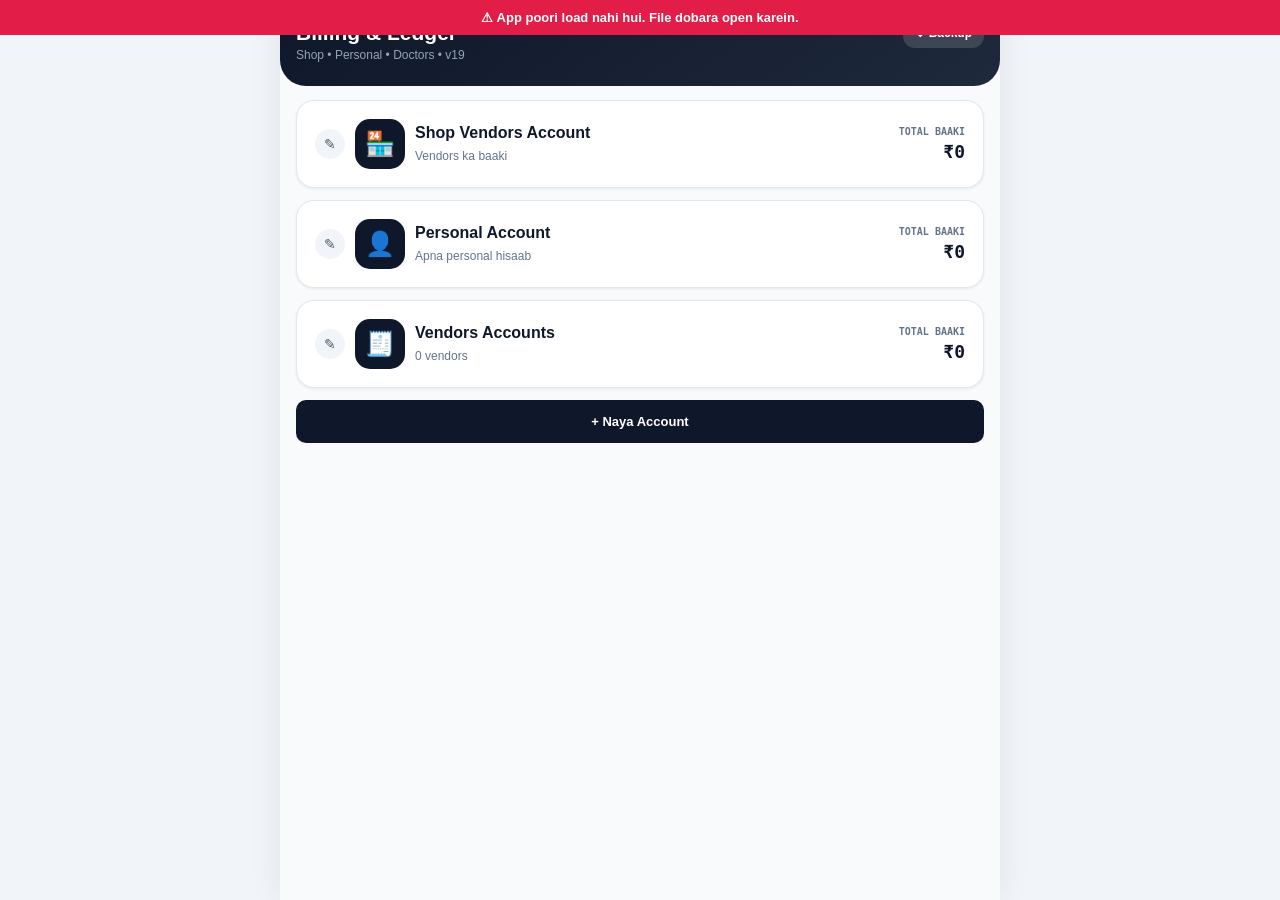
==== commit b88637c4: "Update index.html" ====
--- a/index.html
+++ b/index.html
@@ -113,7 +113,7 @@
 .ai{padding:8px 6px;font-size:12px;border-radius:9px}
 .adb{padding:0 12px;font-size:13px}
 .sd .ra{padding:0 3px;color:#9aa8ad;font-size:11px}
-.oi{width:92px;text-align:center;border:1px dashed #93c5fd;border-radius:6px;padding:3px;font-weight:800;font-size:13px;background:#fff;color:#0f172a}
+.oi{width:100%;min-width:0;text-align:center;border:1px dashed #93c5fd;border-radius:6px;padding:3px 1px;font-weight:800;font-size:13px;background:#fff;color:#0f172a}
 .st table{table-layout:fixed;width:100%}
 .st td.sv{white-space:normal;word-break:break-word;text-align:left}
 .st .sd{font-size:12px!important}
@@ -186,7 +186,18 @@
 .shooting .row-btns,.shooting .ra,.shooting .clib{display:none!important}
 .shooting .st,.shooting .clt,.shooting .sc{overflow:visible!important;max-height:none!important}
 
-@media print{body{background:#fff}.nav,.tb,.ep,.ca,.no-print,.more{display:none!important}.row-btns,.ra,.clib{display:none!important}.ban{position:static;-webkit-print-color-adjust:exact;print-color-adjust:exact}tr.b1{-webkit-print-color-adjust:exact;print-color-adjust:exact}.sc{overflow:visible}#pg-l3 .sc,#pg-l4 .sc,#pg-cash .sc{max-height:none!important;overflow:visible!important}}
+/* ---- v19: har row me dikhne wale Edit / Delete buttons ---- */
+.act{display:flex;gap:3px;justify-content:center;align-items:center}
+.act button{width:24px;height:24px;border-radius:50%;font-size:12px;font-weight:800;padding:0;background:#dbeafe;color:#1d4ed8;line-height:24px}
+.act button.d{background:#fee2e2;color:#dc2626;width:auto;min-width:24px;padding:0 4px;border-radius:12px}
+.st td.sa{padding:6px 2px!important}
+#pg-ud .st th:last-child{position:sticky;right:0;z-index:7}
+#pg-ud .st td.sa{position:sticky;right:0;z-index:3;background:#fff!important}
+#pg-ud .st tr.o td.sa{background:#f1f5f9!important}
+/* ---- v19: doctor ledger ka upar wala banner (clinic page jaisa) ---- */
+.ws .clban{margin:0 0 8px;position:sticky;top:var(--nav-h);z-index:40}
+
+@media print{body{background:#fff}.nav,.tb,.ep,.ca,.no-print,.more{display:none!important}.row-btns,.ra,.clib{display:none!important}.ban{position:static;-webkit-print-color-adjust:exact;print-color-adjust:exact}.clban{position:static!important;-webkit-print-color-adjust:exact;print-color-adjust:exact}tr.b1{-webkit-print-color-adjust:exact;print-color-adjust:exact}.sc{overflow:visible}#pg-l3 .sc,#pg-l4 .sc,#pg-cash .sc{max-height:none!important;overflow:visible!important}}
 @keyframes bootshow{to{opacity:1}}
 </style>
 <script>window.onerror=function(m,u,l){var b=document.getElementById('boot');if(b){b.innerHTML='⚠ App chali nahi — error: '+m+' (line '+l+').';b.style.animation='none';b.style.opacity=1}};</script>
@@ -197,7 +208,7 @@
 <div id="toast" class="toast hidden"></div>
 <!-- HOME -->
 <div id="pg-home" class="pg">
- <header class="hdr"><div class="row"><div><h1>Billing & Ledger</h1><p>Shop • Personal • Doctors • v18</p></div>
+ <header class="hdr"><div class="row"><div><h1>Billing & Ledger</h1><p>Shop • Personal • Doctors • v19</p></div>
  <button class="btn-glass" onclick="openModal('m-backup')">⬇ Backup</button></div></header>
  <div class="body">
   <div class="big" onclick="openShop()"><div class="left"><button type="button" class="pen" onpointerdown="penDown(event,'shop')" onpointerup="penUp()" onpointercancel="penUp()" onpointerleave="penUp()" onclick="penTap(event)" oncontextmenu="return false">✎</button><div class="ic">🏪</div><div><h3 id="h-n-shop">Shop Vendors Account</h3><small>Vendors ka baaki</small></div></div><div class="amt mono"><small>Total Baaki</small><span id="h-shop">₹0</span></div></div>
@@ -247,7 +258,7 @@
  <div id="s-srow" class="srch hidden"><input id="s-q" placeholder="Amount (349) ya date (5, 7, 12 / 05-11) ya naam" oninput="renderShopAll()"/></div>
  <div id="s-chips" class="chips"></div><div id="s-sum"></div>
  <div class="sinfo" id="s-info"></div>
- <div class="st"><div class="sc"><table><colgroup><col style="width:26%"><col style="width:14%"><col style="width:14%"><col style="width:17%"><col style="width:29%"></colgroup><thead><tr><th>Vendor</th><th>Bills</th><th>Paid</th><th>Net Amount</th><th>Date</th></tr></thead><tbody id="s-body"></tbody></table></div></div>
+ <div class="st"><div class="sc"><table><colgroup><col style="width:27%"><col style="width:13%"><col style="width:12%"><col style="width:15%"><col style="width:16%"><col style="width:17%"></colgroup><thead><tr><th>Vendor</th><th>Bills</th><th>Paid</th><th>Net</th><th>Date</th><th>Edit</th></tr></thead><tbody id="s-body"></tbody></table></div></div>
  <button class="more" style="width:auto;margin:0 12px 10px" id="s-more" onclick="openShopFull()"></button>
  <form class="addbar" onsubmit="addShop(event)">
   <input id="s-v" class="ai" list="s-vlist" placeholder="Vendor ▼" autocomplete="off"/><input id="s-bill" class="ai" type="number" step="0.01" placeholder="Bill (₹)"/><input id="s-paid" class="ai" type="number" step="0.01" placeholder="Paid (₹)"/>
@@ -258,13 +269,13 @@
  <div class="gh"><button class="gb" onclick="show('pg-shop');renderShopAll()">←</button><b id="sv-name"></b></div>
  <div class="sumr" style="margin-top:12px"><div class="l">Remaining</div><div class="v mono" id="sv-bal"></div></div>
  <div class="sinfo" id="sv-info"></div>
- <div class="st"><div class="sc"><table><colgroup><col style="width:26%"><col style="width:14%"><col style="width:14%"><col style="width:17%"><col style="width:29%"></colgroup><thead><tr><th>Vendor</th><th>Bills</th><th>Paid</th><th>Net Amount</th><th>Date</th></tr></thead><tbody id="sv-body"></tbody></table></div></div>
+ <div class="st"><div class="sc"><table><colgroup><col style="width:27%"><col style="width:13%"><col style="width:12%"><col style="width:15%"><col style="width:16%"><col style="width:17%"></colgroup><thead><tr><th>Vendor</th><th>Bills</th><th>Paid</th><th>Net</th><th>Date</th><th>Edit</th></tr></thead><tbody id="sv-body"></tbody></table></div></div>
 </div>
 <div id="pg-shopfull" class="pg hidden">
  <div class="gh"><button class="gb" onclick="show('pg-shop');renderShopAll()">←</button><b>Full Entries (sab months)</b></div>
  <div class="srch"><input id="sf-q" placeholder="Amount (349) ya date (5, 7, 12 / 05-11) ya naam" oninput="renderShopAll()"/></div>
  <div class="sinfo" id="sf-info" style="margin-top:6px"></div>
- <div class="st"><div class="sc"><table><colgroup><col style="width:26%"><col style="width:14%"><col style="width:14%"><col style="width:17%"><col style="width:29%"></colgroup><thead><tr><th>Vendor</th><th>Bills</th><th>Paid</th><th>Net Amount</th><th>Date</th></tr></thead><tbody id="sf-body"></tbody></table></div></div>
+ <div class="st"><div class="sc"><table><colgroup><col style="width:27%"><col style="width:13%"><col style="width:12%"><col style="width:15%"><col style="width:16%"><col style="width:17%"></colgroup><thead><tr><th>Vendor</th><th>Bills</th><th>Paid</th><th>Net</th><th>Date</th><th>Edit</th></tr></thead><tbody id="sf-body"></tbody></table></div></div>
 </div>
 
 <!-- UDHAAR -->
@@ -273,7 +284,7 @@
  <div class="srch"><input id="ud-q" list="ud-nl" placeholder="🔍 Naam search karein" oninput="udInput()" autocomplete="off"/></div>
  <div id="ud-sug" class="chips hidden" style="grid-template-columns:1fr;max-height:50vh;overflow:auto"></div>
  <div class="sinfo" id="ud-info" style="margin-top:4px"></div>
- <div class="st" id="ud-st"><div class="sc"><table><colgroup><col style="width:19%"><col style="width:10%"><col style="width:25%"><col style="width:10%"><col style="width:10%"><col style="width:16%"><col style="width:10%"></colgroup><thead><tr><th class="h1">Name</th><th class="h2">Amount</th><th class="h1">Description</th><th class="h3">Paid<br>Amount</th><th class="h1">Net<br>amount</th><th class="h1">Date</th><th class="h1"></th></tr></thead><tbody id="ud-body"></tbody></table></div></div>
+ <div class="st" id="ud-st"><div class="sc"><table><colgroup><col style="width:17%"><col style="width:10%"><col style="width:22%"><col style="width:9%"><col style="width:10%"><col style="width:15%"><col style="width:17%"></colgroup><thead><tr><th class="h1">Name</th><th class="h2">Amount</th><th class="h1">Description</th><th class="h3">Paid<br>Amount</th><th class="h1">Net<br>amount</th><th class="h1">Date</th><th class="h1">Edit</th></tr></thead><tbody id="ud-body"></tbody></table></div></div>
  <form class="addbar" style="grid-template-columns:repeat(6,1fr)" onsubmit="addUd(event)">
   <input id="ud-n" class="ai" list="ud-nl" placeholder="Name" autocomplete="off" style="grid-column:span 3"/>
   <input id="ud-d" class="ai" placeholder="Description" style="grid-column:span 3"/>
@@ -381,6 +392,33 @@
 <div class="lf"><label>Qty</label><input id="re-q" class="li mono" type="number" step="0.01"/></div></div>
 <div class="lf"><label>Date</label><input id="re-d" class="li" type="date"/></div>
 <button class="btn-p" style="width:100%;padding:12px">Update</button></form></div></div>
+
+<!-- NEW v19: Udhaar entry edit -->
+<div id="m-uedit" class="mb hidden"><div class="mc"><div class="mh"><h3>Udhaar Entry Edit</h3><button class="x" onclick="closeModal('m-uedit')">✕</button></div>
+<form onsubmit="saveUdEdit(event)"><input type="hidden" id="ue-id"/>
+<div class="lf"><label>Naam</label><input id="ue-n" class="li" list="ud-nl" autocomplete="off" required/></div>
+<div class="lf"><label>Description</label><input id="ue-d" class="li"/></div>
+<div class="g2"><div class="lf"><label>Amount ₹</label><input id="ue-a" class="li mono" type="number" step="0.01"/></div>
+<div class="lf"><label>Paid ₹</label><input id="ue-p" class="li mono" type="number" step="0.01"/></div></div>
+<div class="lf"><label>Date</label><input id="ue-t" class="li" type="date"/></div>
+<button class="btn-p" style="width:100%;padding:12px">Update</button></form></div></div>
+
+<!-- NEW v19: Shop vendor entry edit -->
+<div id="m-sedit" class="mb hidden"><div class="mc"><div class="mh"><h3>Vendor Entry Edit</h3><button class="x" onclick="closeModal('m-sedit')">✕</button></div>
+<form onsubmit="saveShopEdit(event)"><input type="hidden" id="se-id"/>
+<div class="lf"><label>Vendor</label><input id="se-v" class="li" list="s-vlist" autocomplete="off" required/></div>
+<div class="g2"><div class="lf"><label>Bill ₹</label><input id="se-b" class="li mono" type="number" step="0.01"/></div>
+<div class="lf"><label>Paid ₹</label><input id="se-p" class="li mono" type="number" step="0.01"/></div></div>
+<div class="lf"><label>Date</label><input id="se-d" class="li" type="date"/></div>
+<button class="btn-p" style="width:100%;padding:12px">Update & Recalculate</button></form></div></div>
+
+<!-- Clinic period modal (pehle missing tha) -->
+<div id="m-cper" class="mb hidden"><div class="mc"><div class="mh"><h3>Period & Percentage</h3><button class="x" onclick="closeModal('m-cper')">✕</button></div>
+<form onsubmit="saveCper(event)">
+<div class="g2"><div class="lf"><label>Se (From)</label><input id="cp-from" class="li" type="date" required/></div><div class="lf"><label>Tak (To)</label><input id="cp-to" class="li" type="date" required/></div></div>
+<div class="lf"><label>Net Amount % of MRP</label><input id="cp-pct" class="li mono" type="number" step="0.01"/></div>
+<button class="btn-p" style="width:100%;padding:12px;margin-bottom:8px">Save</button>
+<button type="button" class="btn-d" style="width:100%" onclick="resetCper()">Is mahine par reset</button></form></div></div>
 </div>
 
 <script>
@@ -533,11 +571,11 @@
 function delCash(id){if(pendDel!==id){pendDel=id;renderCash();return toast('Delete ke liye dubara "OK?" dabayein')}
  state.accounts[cashKey]=state.accounts[cashKey].filter(x=>x.id!==id);pendDel=null;save();renderCash();toast('Entry deleted')}
 
-/* ---------- VENDOR LEDGER PAGES ---------- */
+/* ---------- VENDOR LEDGER PAGES (Doctors) ---------- */
 function ledgerPage(n,full){
  return `<div class="nav no-print"><div class="l"><button class="nb" onclick="${full?'backToL3()':'backToVendors()'}">${full?'← Last 30':'← Doctors'}</button><div style="min-width:0"><small>${full?'Page 4 • Full Ledger':'Page 3 • Last '+LIMIT+' Rows'}</small><div class="t" id="p${n}-nm"></div></div></div>
  <div style="display:flex;gap:6px"><button class="nb" onclick="openImport('doc')">📥</button><button class="nb wa" onclick="shareWA()">📷 Image</button><button class="nb pdf" onclick="printPDF()">PDF</button></div></div>
- <div class="ws"><div class="ban"><div class="a"><h2 id="p${n}-tt"></h2></div><div class="b mono" id="p${n}-bal"></div></div>
+ <div class="ws"><div class="clban"><div class="cla"><div class="cln" id="p${n}-tt"></div><div class="cll">LEDGER FINAL BALANCE</div></div><div class="clb mono" id="p${n}-bal"></div></div>
  <div class="tb no-print"><span id="p${n}-info"></span><button class="nb" style="background:#e2e8f0;color:#1e293b;padding:4px 8px" onclick="dlCSV()">Export CSV</button></div>
  <div class="sc"><table><thead><tr><th>Date</th><th class="tl">Particular</th><th>Qty</th><th>Rate</th><th>Total</th><th>Received<br/>Amount</th><th>Final<br/>Amount</th><th class="ca no-print">Edit</th></tr></thead><tbody id="p${n}-body"></tbody></table></div>
  ${full?'':`<button class="more no-print" id="p3-more" onclick="openFull()"></button>
@@ -576,7 +614,7 @@
  const L=buildLedger(vendor),total=L.rows.length,old=Math.max(0,total-LIMIT);
  [[3,LIMIT],[4,0]].forEach(([n,lim])=>{
   $('p'+n+'-nm').textContent=vendor.name;
-  $('p'+n+'-tt').innerHTML=esc(vendor.name)+',<br/>ledger final balance';
+  $('p'+n+'-tt').textContent=vendor.name;
   $('p'+n+'-bal').textContent=L.finalBalance;
   $('p'+n+'-body').innerHTML=rowsHTML(L.rows,lim);
   $('p'+n+'-info').textContent=n===3?(old?`Latest ${LIMIT} rows (kul ${total})`:`Kul ${total} rows`):`Poora data: ${total} rows`});
@@ -635,15 +673,15 @@
    if(pt.length===3){let yy=pt[2];if(yy<100)yy+=2000;return pt[0]===d&&pt[1]===m&&yy===y}
    if(pt.length===2)return pt[1]>=100?(pt[0]===m&&pt[1]===y):(pt[0]===d&&pt[1]===m);return false}
   return kv(e.vendor).includes(t)})}
-function shopRow(e,i){return `<tr class="${i%2?'':'o'}"><td class="sv">${esc(e.vendor)}</td><td class="sb">${e.bill}</td><td class="sp">${e.paid}</td><td class="sr ${e.rem<0?'neg':''}">${e.rem}</td><td class="sd">${fmtDate(e.date)} <div class="row-btns"><button class="ra" onclick="delShop('${e.id}')">${pendDel===e.id?'OK?':'✕'}</button></div></td></tr>`}
+function shopRow(e,i){return `<tr class="${i%2?'':'o'}"><td class="sv">${esc(e.vendor)}</td><td class="sb">${e.bill}</td><td class="sp">${e.paid}</td><td class="sr ${e.rem<0?'neg':''}">${e.rem}</td><td class="sd">${fmtShort(e.date)}</td><td class="sa"><div class="act"><button type="button" onclick="openShopEdit('${e.id}')">✎</button><button type="button" class="d" onclick="delShop('${e.id}')">${pendDel===e.id?'OK?':'✕'}</button></div></td></tr>`}
 function vTotals(vl,prev){
- const ym=today().slice(0,7),y=Number(ym.slice(0,4)),m=Number(ym.slice(5)),mm=ym.slice(5),last=String(new Date(y,m,0).getDate()).padStart(2,'0');
+ const ym=today().slice(0,7),y=Number(ym.slice(0,4)),m=Number(ym.slice(5)),mm=ym.slice(5),yy=ym.slice(2,4),last=String(new Date(y,m,0).getDate()).padStart(2,'0');
  let mb=0,mp=0,ab=0,ap=0;vl.forEach(e=>{const b=Number(e.bill||0),p=Number(e.paid||0);ab+=b;ap+=p;if(e.date.startsWith(ym)){mb+=b;mp+=p}});
  const r=n=>Math.round(n*100)/100,mn=r(mb-mp),an=r(Number(prev||0)+ab-ap);
- const f=vl.length?fmtDate(vl[0].date):'-',l=vl.length?fmtDate(vl[vl.length-1].date):'-';
- return `<tr class="tr1"><td class="sv">Month Total<br><small>${MN[m-1]} ${y}</small></td><td>${r(mb)}</td><td>${r(mp)}</td><td class="${mn<0?'neg':''}">${mn}</td><td class="sd">01-${mm}-${y}<br>se ${last}-${mm}-${y}</td></tr><tr class="tr2"><td class="sv">Kul Total<br><small>Previous sahit</small></td><td>${r(ab)}</td><td>${r(ap)}</td><td class="${an<0?'neg':''}">${an}</td><td class="sd">${f}<br>se ${l}</td></tr>`}
+ const f=vl.length?fmtShort(vl[0].date):'-',l=vl.length?fmtShort(vl[vl.length-1].date):'-';
+ return `<tr class="tr1"><td class="sv">Month Total<br><small>${MN[m-1]} ${y}</small></td><td>${r(mb)}</td><td>${r(mp)}</td><td class="${mn<0?'neg':''}">${mn}</td><td class="sd">01-${mm}-${yy}<br>se ${last}-${mm}-${yy}</td><td></td></tr><tr class="tr2"><td class="sv">Kul Total<br><small>Previous sahit</small></td><td>${r(ab)}</td><td>${r(ap)}</td><td class="${an<0?'neg':''}">${an}</td><td class="sd">${f}<br>se ${l}</td><td></td></tr>`}
 function openRow(i,label){const v=i<0?(state.shop.openOthers||0):(state.shop.open[kv(state.shop.chips[i])]||0);
- return `<tr class="${(i<0?state.shop.chips.length:i)%2?'':'o'}"><td class="sv">${esc(label)}</td><td class="sb">—</td><td class="sp">—</td><td class="sr"><input class="oi mono" type="number" step="any" value="${v}" onchange="setOpen(${i},this.value)"/></td><td class="sd">Previous</td></tr>`}
+ return `<tr class="${(i<0?state.shop.chips.length:i)%2?'':'o'}"><td class="sv">${esc(label)}</td><td class="sb">—</td><td class="sp">—</td><td class="sr"><input class="oi mono" type="number" step="any" value="${v}" onchange="setOpen(${i},this.value)"/></td><td class="sd">Previous</td><td class="sa"></td></tr>`}
 function openRowsHTML(){return state.shop.chips.map((c,i)=>openRow(i,c)).join('')+openRow(-1,'Others')}
 function setOpen(i,val){const n=parseFloat(val)||0;if(i<0)state.shop.openOthers=n;else state.shop.open[kv(state.shop.chips[i])]=n;save();renderShopAll();toast('Previous amount saved')}
 function openShop(){show('pg-shop');renderShopAll();scrollShopEnd()}
@@ -667,7 +705,7 @@
  const un=Math.round((mb-mp)*100)/100,mn=MN[Number(ym.slice(5))-1]+' '+ym.slice(0,4);
  $('s-sum').innerHTML=`<div class="sumr"><div class="l">Total Month Bills</div><div class="v mono">${fn(mb)}</div></div><div class="sumr"><div class="l">Total Month Paid</div><div class="v mono">${fn(mp)}</div></div><div class="sumr"><div class="l">This Month Unpaid</div><div class="v mono ${un>0?'neg':''}">${fn(un)}</div></div>`;
  const q=$('s-q').value.trim();let list=E.filter(e=>matchQ(e,q)),shown=q?list:list.slice(-SHOP_LIMIT);
- $('s-body').innerHTML=(q?'':openRowsHTML())+(shown.map(shopRow).join('')||(q?'<tr><td colspan="5" style="padding:18px;color:#64748b">Koi entry nahi mili</td></tr>':''));
+ $('s-body').innerHTML=(q?'':openRowsHTML())+(shown.map(shopRow).join('')||(q?'<tr><td colspan="6" style="padding:18px;color:#64748b">Koi entry nahi mili</td></tr>':''));
  $('s-info').textContent=q?`${list.length} entries mili`:`${mn} • Latest ${shown.length} entries (kul ${E.length})`;
  const more=$('s-more');more.textContent=`📂 Full Entries dekhein (kul ${E.length})`;more.classList.toggle('hidden',!!q||E.length<=SHOP_LIMIT);
  if(shopV!==null){const isO=shopV<0,ck=isO?null:kv(state.shop.chips[shopV]),vl=E.filter(e=>isO?!chipKeys.includes(e.k):e.k===ck);
@@ -677,9 +715,9 @@
   $('sv-body').innerHTML=openRow(shopV,nm)+vl.map(shopRow).join('')+vTotals(vl,isO?(state.shop.openOthers||0):(state.shop.open[ck]||0))}
  const fq=$('sf-q').value.trim(),fl=E.filter(e=>matchQ(e,fq));let fh='',cm='',idx=0;
  fl.forEach(e=>{const m=e.date.slice(0,7);if(m!==cm){cm=m;let b=0,p=0;fl.forEach(x=>{if(x.date.startsWith(m)){b+=Number(x.bill||0);p+=Number(x.paid||0)}});
-  fh+=`<tr class="mh"><td colspan="5">${MN[Number(m.slice(5))-1]} ${m.slice(0,4)} — Bills ${fn(b)} • Paid ${fn(p)} • Unpaid ${fn(Math.round((b-p)*100)/100)}</td></tr>`;idx=0}
+  fh+=`<tr class="mh"><td colspan="6">${MN[Number(m.slice(5))-1]} ${m.slice(0,4)} — Bills ${fn(b)} • Paid ${fn(p)} • Unpaid ${fn(Math.round((b-p)*100)/100)}</td></tr>`;idx=0}
   fh+=shopRow(e,idx++)});
- $('sf-body').innerHTML=(fq?'':openRowsHTML())+(fh||(fq?'<tr><td colspan="5" style="padding:18px;color:#64748b">Koi entry nahi mili</td></tr>':''));
+ $('sf-body').innerHTML=(fq?'':openRowsHTML())+(fh||(fq?'<tr><td colspan="6" style="padding:18px;color:#64748b">Koi entry nahi mili</td></tr>':''));
  $('sf-info').textContent=`${fl.length} entries (kul ${E.length})`}
 function addShop(e){e.preventDefault();let name=$('s-v').value.trim();if(!name)return toast('Vendor ka naam bharein');
  const bill=parseFloat($('s-bill').value)||0,paid=parseFloat($('s-paid').value)||0;if(!bill&&!paid)return toast('Bill ya Paid amount bharein');
@@ -691,6 +729,17 @@
  save();renderShopAll();scrollShopEnd();toast('Entry saved • '+fmtDate(date))}
 function delShop(id){if(pendDel!==id){pendDel=id;renderShopAll();return toast('Delete ke liye dubara "OK?" dabayein')}
  state.shop.entries=state.shop.entries.filter(x=>x.id!==id);pendDel=null;save();renderShopAll();toast('Entry deleted')}
+/* NEW v19: shop entry edit */
+function openShopEdit(id){const e=state.shop.entries.find(x=>x.id===id);if(!e)return;pendDel=null;
+ $('se-id').value=id;$('se-v').value=e.vendor||'';$('se-b').value=e.bill||'';$('se-p').value=e.paid||'';$('se-d').value=e.date||today();
+ openModal('m-sedit')}
+function saveShopEdit(ev){ev.preventDefault();const e=state.shop.entries.find(x=>x.id===$('se-id').value);if(!e)return;
+ let name=$('se-v').value.trim();if(!name)return toast('Vendor ka naam bharein');
+ const bill=parseFloat($('se-b').value)||0,paid=parseFloat($('se-p').value)||0;if(!bill&&!paid)return toast('Bill ya Paid amount bharein');
+ const ch=state.shop.chips.find(c=>kv(c)===kv(name));
+ if(ch)name=ch;else{const ex=state.shop.entries.find(x=>x.id!==e.id&&kv(x.vendor)===kv(name));if(ex)name=ex.vendor}
+ e.vendor=name;e.bill=bill;e.paid=paid;e.date=$('se-d').value||e.date;
+ save();closeModal('m-sedit');renderShopAll();toast('Entry updated')}
 function openChipModal(){renderChips();openModal('m-chip')}
 function renderChips(){$('chip-list').innerHTML=state.shop.chips.map((c,i)=>`<div class="rr"><b>${esc(c)}</b><button class="ml" style="background:none;color:#94a3b8" onclick="delChip(${i})">✕</button></div>`).join('')}
 function addChip(e){e.preventDefault();const n=$('chip-name').value.trim();if(!n)return;if(!state.shop.chips.some(c=>kv(c)===kv(n)))state.shop.chips.push(n);$('chip-name').value='';save();renderChips();renderShopAll()}
@@ -702,7 +751,7 @@
 function openUd(k){udId=k;cashKey=k;$('ud-q').value='';show('pg-ud');renderUd();udScrollEnd()}
 function udScrollEnd(){const t=$('ud-st');if(t)setTimeout(()=>{t.scrollTop=t.scrollHeight},30)}
 function udInput(){renderUd()}
-function udRow(e,i){return `<tr class="${i%2?'':'o'}"><td class="sv">${esc(e.name)}</td><td class="ua">${e.amount||''}</td><td class="sv ud">${esc(e.desc)}</td><td class="up">${e.paid||''}</td><td class="sr ${e.net<0?'neg':''}">${e.net}</td><td class="sd">${fmtShort(e.at)}</td><td class="sd"><div class="row-btns"><button class="ra" onclick="delUd('${e.id}')">${pendDel===e.id?'OK?':'✕'}</button></div></td></tr>`}
+function udRow(e,i){return `<tr class="${i%2?'':'o'}"><td class="sv">${esc(e.name)}</td><td class="ua">${e.amount||''}</td><td class="sv ud">${esc(e.desc)}</td><td class="up">${e.paid||''}</td><td class="sr ${e.net<0?'neg':''}">${e.net}</td><td class="sd">${fmtShort(e.at)}</td><td class="sa"><div class="act"><button type="button" onclick="openUdEdit('${e.id}')">✎</button><button type="button" class="d" onclick="delUd('${e.id}')">${pendDel===e.id?'OK?':'✕'}</button></div></td></tr>`}
 function renderUd(){
  const a=state.custom.find(x=>x.id===udId);if(!a)return;
  const{rows,run}=udCalc(udId);const udNm={};rows.forEach(r=>{if(!udNm[r.k])udNm[r.k]=r.name});
@@ -725,6 +774,16 @@
  save();renderUd();udScrollEnd();toast('Entry saved')}
 function delUd(id){if(pendDel!==id){pendDel=id;renderUd();return toast('Delete ke liye dubara "OK?" dabayein')}
  state.accounts[udId]=state.accounts[udId].filter(x=>x.id!==id);pendDel=null;save();renderUd();toast('Entry deleted')}
+/* NEW v19: udhaar entry edit */
+function openUdEdit(id){const e=(state.accounts[udId]||[]).find(x=>x.id===id);if(!e)return;pendDel=null;
+ $('ue-id').value=id;$('ue-n').value=e.name||'';$('ue-d').value=e.desc||'';$('ue-a').value=e.amount||'';$('ue-p').value=e.paid||'';$('ue-t').value=e.at||today();
+ openModal('m-uedit')}
+function saveUdEdit(ev){ev.preventDefault();const e=(state.accounts[udId]||[]).find(x=>x.id===$('ue-id').value);if(!e)return;
+ let name=$('ue-n').value.trim();if(!name)return toast('Naam bharein');
+ const amount=parseFloat($('ue-a').value)||0,paid=parseFloat($('ue-p').value)||0;if(!amount&&!paid)return toast('Amount ya Paid bharein');
+ const ex=(state.accounts[udId]||[]).find(x=>x.id!==e.id&&x.name!==undefined&&kv(x.name)===kv(name));if(ex)name=ex.name;
+ e.name=name;e.desc=$('ue-d').value.trim();e.amount=amount;e.paid=paid;e.at=$('ue-t').value||e.at;
+ save();closeModal('m-uedit');renderUd();toast('Entry updated')}
 
 /* ---------- SHEET + RATE SHEET ---------- */
 const PERS_COLS=[{n:'Name',t:'text'},{n:'Amount Given',t:'num'},{n:'Description',t:'text'},{n:'Amount Received',t:'num'}];
@@ -839,7 +898,7 @@
  save();closeModal('m-redit');renderSheet();toast('Updated')}
 function saveRf(e){e.preventDefault();state.rf.add=parseFloat($('rf-add').value)||3;state.rf.mp=parseFloat($('rf-mp').value)||20;save();closeModal('m-rf');if(shId&&fmtOf(shId)==='rate')renderSheet();toast('Formula saved')}
 
-function setBanH(){const b=document.querySelector('.pg:not(.hidden) .ban');if(b)document.documentElement.style.setProperty('--ban-h',b.offsetHeight+'px')}
+function setBanH(){const b=document.querySelector('.pg:not(.hidden) .ban, .pg:not(.hidden) .clban');if(b)document.documentElement.style.setProperty('--ban-h',b.offsetHeight+'px')}
 
 /* ---------- CLINIC ---------- */
 const isClinic=v=>v.fmt==='clinic'||/rehman|रहमान/i.test(v.name||'');
@@ -899,61 +958,4 @@
  else if(mode==='shop'){help='Vendor | Bill | Paid | Date'}
  else help='Excel cells copy-paste karein (tab / comma separated)';
  $('imp-help').innerHTML=help;$('imp-text').value='';openModal('m-imp')}
-function impFile(ev){const f=ev.target.files[0];if(!f)return;const r=new FileReader();r.onload=()=>{$('imp-text').value=r.result};r.readAsText(f)}
-function runImport(){
- const txt=$('imp-text').value.trim();if(!txt)return toast('Kuch paste karein');
- const lines=txt.split(/\r?\n/).map(l=>l.trim()).filter(Boolean);
- let n=0;
- if(impMode==='sheet'&&shId&&fmtOf(shId)==='rate'){
-  lines.forEach(line=>{
-   const p=line.split(/[\t,]/).map(s=>s.trim());
-   if(p.length<3)return;
-   let name=p[0],qty=0,mrp=0,rate=0;
-   if(p.length>=4){qty=parseFloat(p[1])||0;mrp=parseFloat(p[2])||0;rate=parseFloat(p[3])||0}
-   else{rate=parseFloat(p[1])||0;mrp=parseFloat(p[2])||0}
-   if(!name||isNaN(rate))return;
-   const {net,price}=calcNetPrice(rate,5,state.rf.add,state.rf.mp);
-   (state.accounts[shId]||(state.accounts[shId]=[])).push({id:uid('h_'),v:[name,net,price,mrp,rate,5,qty],at:today()});
-   n++;
-  });
-  save();closeModal('m-imp');renderSheet();shScrollEnd();toast(n+' rows import ho gayi (GST 5%)');
-  return;
- }
- if(impMode==='ud'&&udId){
-  lines.forEach(line=>{
-   const p=line.split(/[\t,]/).map(s=>s.trim());
-   if(p.length<2)return;
-   const name=p[0],amount=parseFloat(p[1])||0,desc=p[2]||'',paid=parseFloat(p[3])||0;
-   if(!name)return;
-   state.accounts[udId].push({id:uid('u_'),name,amount,desc,paid,at:today()});n++;
-  });
-  save();closeModal('m-imp');renderUd();toast(n+' rows import');
-  return;
- }
- if(impMode==='shop'){
-  lines.forEach(line=>{
-   const p=line.split(/[\t,]/).map(s=>s.trim());
-   if(p.length<2)return;
-   const vendor=p[0],bill=parseFloat(p[1])||0,paid=parseFloat(p[2])||0,date=p[3]&&p[3].includes('-')?p[3]:today();
-   if(!vendor)return;
-   state.shop.entries.push({id:'s_'+Date.now()+n,vendor,bill,paid,date});n++;
-  });
-  save();closeModal('m-imp');renderShopAll();toast(n+' shop rows import');
-  return;
- }
- toast('Is mode ke liye import abhi limited hai');closeModal('m-imp')}
-
-/* ---------- BACKUP / THEME / RESET ---------- */
-function dlBackup(){const blob=new Blob([JSON.stringify(state,null,2)],{type:'application/json'});const a=document.createElement('a');a.href=URL.createObjectURL(blob);a.download='ledger_backup_'+today()+'.json';a.click();toast('Backup downloaded')}
-function copyBackup(){navigator.clipboard.writeText(JSON.stringify(state)).then(()=>toast('Backup text copied')).catch(()=>toast('Copy fail'))}
-function restoreFile(ev){const f=ev.target.files[0];if(!f)return;const r=new FileReader();r.onload=()=>{try{state=normShop(JSON.parse(r.result));save();renderHome();closeModal('m-backup');toast('Restored!')}catch(e){toast('Invalid JSON')}};r.readAsText(f)}
-function restoreText(){try{state=normShop(JSON.parse($('rs-text').value));save();renderHome();closeModal('m-backup');toast('Restored!')}catch(e){toast('Invalid JSON')}}
-function toggleTheme(){document.body.classList.toggle('dk');toast(document.body.classList.contains('dk')?'Dark':'Light')}
-function resetDemo(){if(!confirm('Sample data se reset?'))return;localStorage.removeItem(KEY);state=load();renderHome();closeModal('m-backup');toast('Reset done')}
-
-/* ---------- BOOT ---------- */
-document.getElementById('boot').style.display='none';
-renderHome();
-</script>
-</body>
-</html>
+function impFile(ev){const f=ev.target.files[0];if(!f)return;const r=new Fi
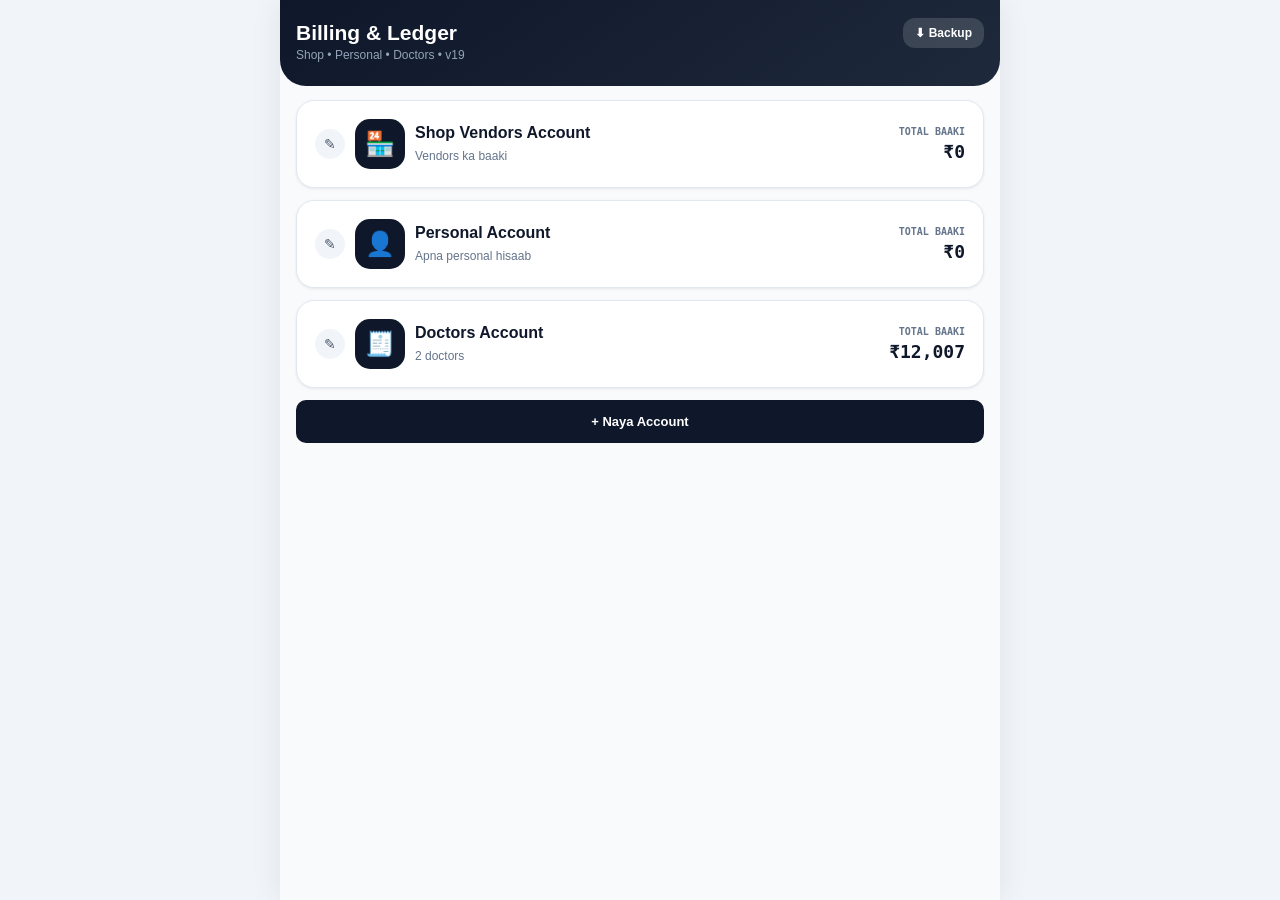
==== commit cc649f64: "Update index.html" ====
--- a/index.html
+++ b/index.html
@@ -958,4 +958,62 @@
  else if(mode==='shop'){help='Vendor | Bill | Paid | Date'}
  else help='Excel cells copy-paste karein (tab / comma separated)';
  $('imp-help').innerHTML=help;$('imp-text').value='';openModal('m-imp')}
-function impFile(ev){const f=ev.target.files[0];if(!f)return;const r=new Fi
+function impFile(ev){const f=ev.target.files[0];if(!f)return;const r=new FileReader();r.onload=()=>{$('imp-text').value=r.result};r.readAsText(f)}
+function runImport(){
+ const txt=$('imp-text').value.trim();if(!txt)return toast('Kuch paste karein');
+ const lines=txt.split(/\r?\n/).map(l=>l.trim()).filter(Boolean);
+ let n=0;
+ if(impMode==='sheet'&&shId&&fmtOf(shId)==='rate'){
+  lines.forEach(line=>{
+   const p=line.split(/[\t,]/).map(s=>s.trim());
+   if(p.length<3)return;
+   let name=p[0],qty=0,mrp=0,rate=0;
+   if(p.length>=4){qty=parseFloat(p[1])||0;mrp=parseFloat(p[2])||0;rate=parseFloat(p[3])||0}
+   else{rate=parseFloat(p[1])||0;mrp=parseFloat(p[2])||0}
+   if(!name||isNaN(rate))return;
+   const {net,price}=calcNetPrice(rate,5,state.rf.add,state.rf.mp);
+   (state.accounts[shId]||(state.accounts[shId]=[])).push({id:uid('h_'),v:[name,net,price,mrp,rate,5,qty],at:today()});
+   n++;
+  });
+  save();closeModal('m-imp');renderSheet();shScrollEnd();toast(n+' rows import ho gayi (GST 5%)');
+  return;
+ }
+ if(impMode==='ud'&&udId){
+  lines.forEach(line=>{
+   const p=line.split(/[\t,]/).map(s=>s.trim());
+   if(p.length<2)return;
+   const name=p[0],amount=parseFloat(p[1])||0,desc=p[2]||'',paid=parseFloat(p[3])||0;
+   if(!name)return;
+   state.accounts[udId].push({id:uid('u_'),name,amount,desc,paid,at:today()});n++;
+  });
+  save();closeModal('m-imp');renderUd();toast(n+' rows import');
+  return;
+ }
+ if(impMode==='shop'){
+  lines.forEach(line=>{
+   const p=line.split(/[\t,]/).map(s=>s.trim());
+   if(p.length<2)return;
+   const vendor=p[0],bill=parseFloat(p[1])||0,paid=parseFloat(p[2])||0,date=p[3]&&p[3].includes('-')?p[3]:today();
+   if(!vendor)return;
+   state.shop.entries.push({id:'s_'+Date.now()+n,vendor,bill,paid,date});n++;
+  });
+  save();closeModal('m-imp');renderShopAll();toast(n+' shop rows import');
+  return;
+ }
+ toast('Is mode ke liye import abhi limited hai');closeModal('m-imp')}
+
+/* ---------- BACKUP / THEME / RESET ---------- */
+function dlBackup(){const blob=new Blob([JSON.stringify(state,null,2)],{type:'application/json'});const a=document.createElement('a');a.href=URL.createObjectURL(blob);a.download='ledger_backup_'+today()+'.json';a.click();toast('Backup downloaded')}
+function copyBackup(){navigator.clipboard.writeText(JSON.stringify(state)).then(()=>toast('Backup text copied')).catch(()=>toast('Copy fail'))}
+function restoreFile(ev){const f=ev.target.files[0];if(!f)return;const r=new FileReader();r.onload=()=>{try{state=normShop(JSON.parse(r.result));save();renderHome();closeModal('m-backup');toast('Restored!')}catch(e){toast('Invalid JSON')}};r.readAsText(f)}
+function restoreText(){try{state=normShop(JSON.parse($('rs-text').value));save();renderHome();closeModal('m-backup');toast('Restored!')}catch(e){toast('Invalid JSON')}}
+function toggleTheme(){document.body.classList.toggle('dk');toast(document.body.classList.contains('dk')?'Dark':'Light')}
+function resetDemo(){if(!confirm('Sample data se reset?'))return;localStorage.removeItem(KEY);state=load();renderHome();closeModal('m-backup');toast('Reset done')}
+
+/* ---------- BOOT ---------- */
+document.getElementById('boot').style.display='none';
+renderHome();
+</script>
+</body>
+</html>
+
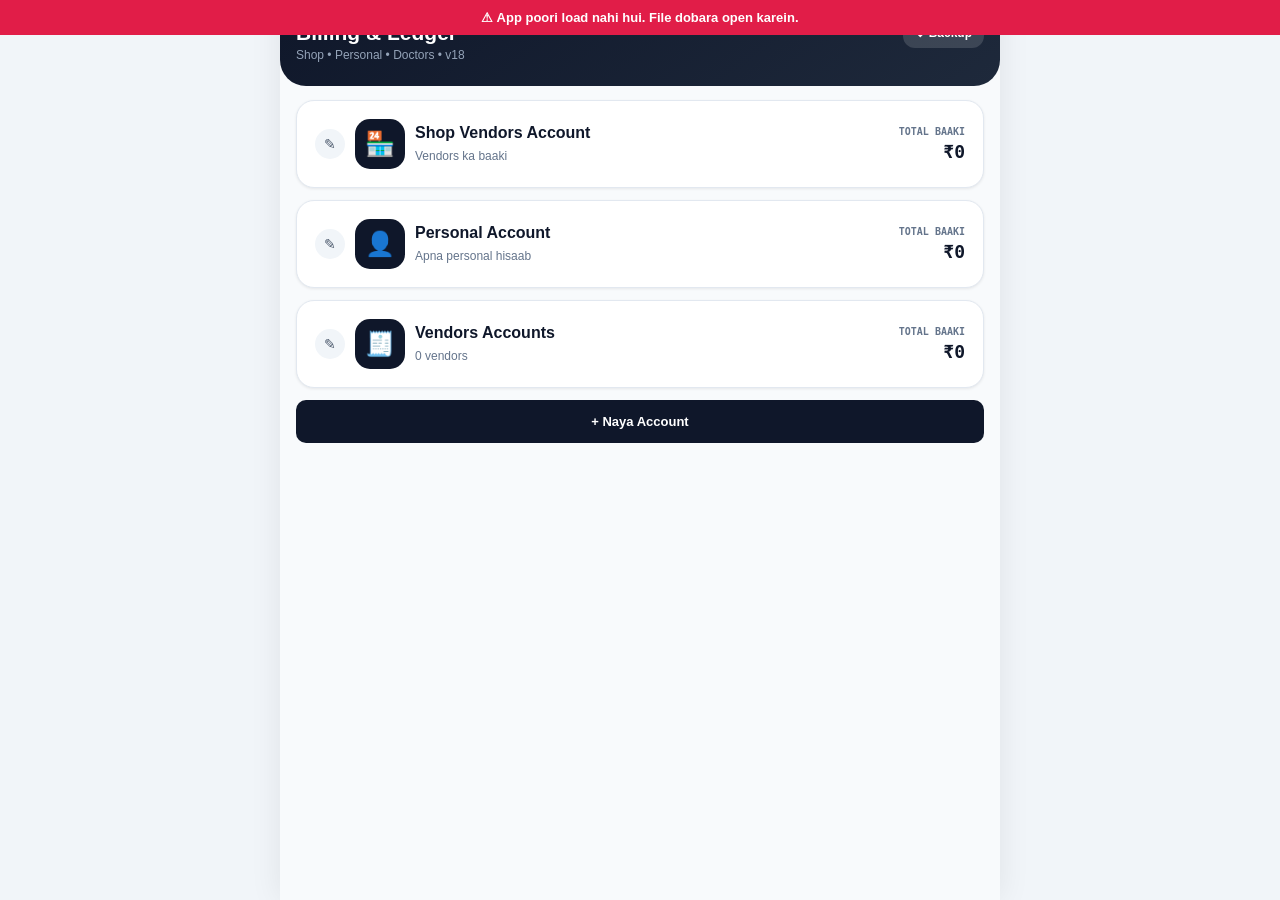
==== commit 9ddedf40: "Update index.html" ====
--- a/index.html
+++ b/index.html
@@ -113,7 +113,7 @@
 .ai{padding:8px 6px;font-size:12px;border-radius:9px}
 .adb{padding:0 12px;font-size:13px}
 .sd .ra{padding:0 3px;color:#9aa8ad;font-size:11px}
-.oi{width:100%;min-width:0;text-align:center;border:1px dashed #93c5fd;border-radius:6px;padding:3px 1px;font-weight:800;font-size:13px;background:#fff;color:#0f172a}
+.oi{width:92px;text-align:center;border:1px dashed #93c5fd;border-radius:6px;padding:3px;font-weight:800;font-size:13px;background:#fff;color:#0f172a}
 .st table{table-layout:fixed;width:100%}
 .st td.sv{white-space:normal;word-break:break-word;text-align:left}
 .st .sd{font-size:12px!important}
@@ -176,28 +176,7 @@
 .ai[readonly]{background:#eef2ff;color:#1e3a8a}
 #pg-ud .st table{width:135%}
 #pg-sh.rate .st th,#pg-sh.rate .st td{padding-left:6px;padding-right:6px}
-
-/* ---- Edit / Delete buttons: sabse right me, screen ke bahar (left swipe par dikhenge) ---- */
-td{position:relative}
-.row-btns{position:absolute;left:100%;top:50%;transform:translateY(-50%);margin-left:8px;display:flex;gap:6px;white-space:nowrap;z-index:10}
-.row-btns .ra,.row-btns .clib{background:#e2e8f0;color:#334155;border-radius:8px;padding:4px 9px;font-size:13px;min-width:28px;height:26px;line-height:18px}
-.row-btns .ra:last-child,.row-btns .clib.d{background:#fee2e2;color:#dc2626}
-th.ca,td.ca{width:0!important;min-width:0!important;padding:0!important;border:none!important}
-.shooting .row-btns,.shooting .ra,.shooting .clib{display:none!important}
-.shooting .st,.shooting .clt,.shooting .sc{overflow:visible!important;max-height:none!important}
-
-/* ---- v19: har row me dikhne wale Edit / Delete buttons ---- */
-.act{display:flex;gap:3px;justify-content:center;align-items:center}
-.act button{width:24px;height:24px;border-radius:50%;font-size:12px;font-weight:800;padding:0;background:#dbeafe;color:#1d4ed8;line-height:24px}
-.act button.d{background:#fee2e2;color:#dc2626;width:auto;min-width:24px;padding:0 4px;border-radius:12px}
-.st td.sa{padding:6px 2px!important}
-#pg-ud .st th:last-child{position:sticky;right:0;z-index:7}
-#pg-ud .st td.sa{position:sticky;right:0;z-index:3;background:#fff!important}
-#pg-ud .st tr.o td.sa{background:#f1f5f9!important}
-/* ---- v19: doctor ledger ka upar wala banner (clinic page jaisa) ---- */
-.ws .clban{margin:0 0 8px;position:sticky;top:var(--nav-h);z-index:40}
-
-@media print{body{background:#fff}.nav,.tb,.ep,.ca,.no-print,.more{display:none!important}.row-btns,.ra,.clib{display:none!important}.ban{position:static;-webkit-print-color-adjust:exact;print-color-adjust:exact}.clban{position:static!important;-webkit-print-color-adjust:exact;print-color-adjust:exact}tr.b1{-webkit-print-color-adjust:exact;print-color-adjust:exact}.sc{overflow:visible}#pg-l3 .sc,#pg-l4 .sc,#pg-cash .sc{max-height:none!important;overflow:visible!important}}
+@media print{body{background:#fff}.nav,.tb,.ep,.ca,.no-print,.more{display:none!important}.ban{position:static;-webkit-print-color-adjust:exact;print-color-adjust:exact}tr.b1{-webkit-print-color-adjust:exact;print-color-adjust:exact}.sc{overflow:visible}#pg-l3 .sc,#pg-l4 .sc,#pg-cash .sc{max-height:none!important;overflow:visible!important}}
 @keyframes bootshow{to{opacity:1}}
 </style>
 <script>window.onerror=function(m,u,l){var b=document.getElementById('boot');if(b){b.innerHTML='⚠ App chali nahi — error: '+m+' (line '+l+').';b.style.animation='none';b.style.opacity=1}};</script>
@@ -206,9 +185,10 @@
 <div id="boot" style="position:fixed;left:0;right:0;top:0;z-index:99999;background:#e11d48;color:#fff;padding:10px 12px;font:700 13px sans-serif;text-align:center;opacity:0;animation:bootshow .01s 3s forwards">⚠ App poori load nahi hui. File dobara open karein.</div>
 <div class="app">
 <div id="toast" class="toast hidden"></div>
+
 <!-- HOME -->
 <div id="pg-home" class="pg">
- <header class="hdr"><div class="row"><div><h1>Billing & Ledger</h1><p>Shop • Personal • Doctors • v19</p></div>
+ <header class="hdr"><div class="row"><div><h1>Billing & Ledger</h1><p>Shop • Personal • Doctors • v18</p></div>
  <button class="btn-glass" onclick="openModal('m-backup')">⬇ Backup</button></div></header>
  <div class="body">
   <div class="big" onclick="openShop()"><div class="left"><button type="button" class="pen" onpointerdown="penDown(event,'shop')" onpointerup="penUp()" onpointercancel="penUp()" onpointerleave="penUp()" onclick="penTap(event)" oncontextmenu="return false">✎</button><div class="ic">🏪</div><div><h3 id="h-n-shop">Shop Vendors Account</h3><small>Vendors ka baaki</small></div></div><div class="amt mono"><small>Total Baaki</small><span id="h-shop">₹0</span></div></div>
@@ -258,7 +238,7 @@
  <div id="s-srow" class="srch hidden"><input id="s-q" placeholder="Amount (349) ya date (5, 7, 12 / 05-11) ya naam" oninput="renderShopAll()"/></div>
  <div id="s-chips" class="chips"></div><div id="s-sum"></div>
  <div class="sinfo" id="s-info"></div>
- <div class="st"><div class="sc"><table><colgroup><col style="width:27%"><col style="width:13%"><col style="width:12%"><col style="width:15%"><col style="width:16%"><col style="width:17%"></colgroup><thead><tr><th>Vendor</th><th>Bills</th><th>Paid</th><th>Net</th><th>Date</th><th>Edit</th></tr></thead><tbody id="s-body"></tbody></table></div></div>
+ <div class="st"><div class="sc"><table><colgroup><col style="width:26%"><col style="width:14%"><col style="width:14%"><col style="width:17%"><col style="width:29%"></colgroup><thead><tr><th>Vendor</th><th>Bills</th><th>Paid</th><th>Net Amount</th><th>Date</th></tr></thead><tbody id="s-body"></tbody></table></div></div>
  <button class="more" style="width:auto;margin:0 12px 10px" id="s-more" onclick="openShopFull()"></button>
  <form class="addbar" onsubmit="addShop(event)">
   <input id="s-v" class="ai" list="s-vlist" placeholder="Vendor ▼" autocomplete="off"/><input id="s-bill" class="ai" type="number" step="0.01" placeholder="Bill (₹)"/><input id="s-paid" class="ai" type="number" step="0.01" placeholder="Paid (₹)"/>
@@ -269,13 +249,13 @@
  <div class="gh"><button class="gb" onclick="show('pg-shop');renderShopAll()">←</button><b id="sv-name"></b></div>
  <div class="sumr" style="margin-top:12px"><div class="l">Remaining</div><div class="v mono" id="sv-bal"></div></div>
  <div class="sinfo" id="sv-info"></div>
- <div class="st"><div class="sc"><table><colgroup><col style="width:27%"><col style="width:13%"><col style="width:12%"><col style="width:15%"><col style="width:16%"><col style="width:17%"></colgroup><thead><tr><th>Vendor</th><th>Bills</th><th>Paid</th><th>Net</th><th>Date</th><th>Edit</th></tr></thead><tbody id="sv-body"></tbody></table></div></div>
+ <div class="st"><div class="sc"><table><colgroup><col style="width:26%"><col style="width:14%"><col style="width:14%"><col style="width:17%"><col style="width:29%"></colgroup><thead><tr><th>Vendor</th><th>Bills</th><th>Paid</th><th>Net Amount</th><th>Date</th></tr></thead><tbody id="sv-body"></tbody></table></div></div>
 </div>
 <div id="pg-shopfull" class="pg hidden">
  <div class="gh"><button class="gb" onclick="show('pg-shop');renderShopAll()">←</button><b>Full Entries (sab months)</b></div>
  <div class="srch"><input id="sf-q" placeholder="Amount (349) ya date (5, 7, 12 / 05-11) ya naam" oninput="renderShopAll()"/></div>
  <div class="sinfo" id="sf-info" style="margin-top:6px"></div>
- <div class="st"><div class="sc"><table><colgroup><col style="width:27%"><col style="width:13%"><col style="width:12%"><col style="width:15%"><col style="width:16%"><col style="width:17%"></colgroup><thead><tr><th>Vendor</th><th>Bills</th><th>Paid</th><th>Net</th><th>Date</th><th>Edit</th></tr></thead><tbody id="sf-body"></tbody></table></div></div>
+ <div class="st"><div class="sc"><table><colgroup><col style="width:26%"><col style="width:14%"><col style="width:14%"><col style="width:17%"><col style="width:29%"></colgroup><thead><tr><th>Vendor</th><th>Bills</th><th>Paid</th><th>Net Amount</th><th>Date</th></tr></thead><tbody id="sf-body"></tbody></table></div></div>
 </div>
 
 <!-- UDHAAR -->
@@ -284,7 +264,7 @@
  <div class="srch"><input id="ud-q" list="ud-nl" placeholder="🔍 Naam search karein" oninput="udInput()" autocomplete="off"/></div>
  <div id="ud-sug" class="chips hidden" style="grid-template-columns:1fr;max-height:50vh;overflow:auto"></div>
  <div class="sinfo" id="ud-info" style="margin-top:4px"></div>
- <div class="st" id="ud-st"><div class="sc"><table><colgroup><col style="width:17%"><col style="width:10%"><col style="width:22%"><col style="width:9%"><col style="width:10%"><col style="width:15%"><col style="width:17%"></colgroup><thead><tr><th class="h1">Name</th><th class="h2">Amount</th><th class="h1">Description</th><th class="h3">Paid<br>Amount</th><th class="h1">Net<br>amount</th><th class="h1">Date</th><th class="h1">Edit</th></tr></thead><tbody id="ud-body"></tbody></table></div></div>
+ <div class="st" id="ud-st"><div class="sc"><table><colgroup><col style="width:19%"><col style="width:10%"><col style="width:25%"><col style="width:10%"><col style="width:10%"><col style="width:16%"><col style="width:10%"></colgroup><thead><tr><th class="h1">Name</th><th class="h2">Amount</th><th class="h1">Description</th><th class="h3">Paid<br>Amount</th><th class="h1">Net<br>amount</th><th class="h1">Date</th><th class="h1"></th></tr></thead><tbody id="ud-body"></tbody></table></div></div>
  <form class="addbar" style="grid-template-columns:repeat(6,1fr)" onsubmit="addUd(event)">
   <input id="ud-n" class="ai" list="ud-nl" placeholder="Name" autocomplete="off" style="grid-column:span 3"/>
   <input id="ud-d" class="ai" placeholder="Description" style="grid-column:span 3"/>
@@ -392,33 +372,6 @@
 <div class="lf"><label>Qty</label><input id="re-q" class="li mono" type="number" step="0.01"/></div></div>
 <div class="lf"><label>Date</label><input id="re-d" class="li" type="date"/></div>
 <button class="btn-p" style="width:100%;padding:12px">Update</button></form></div></div>
-
-<!-- NEW v19: Udhaar entry edit -->
-<div id="m-uedit" class="mb hidden"><div class="mc"><div class="mh"><h3>Udhaar Entry Edit</h3><button class="x" onclick="closeModal('m-uedit')">✕</button></div>
-<form onsubmit="saveUdEdit(event)"><input type="hidden" id="ue-id"/>
-<div class="lf"><label>Naam</label><input id="ue-n" class="li" list="ud-nl" autocomplete="off" required/></div>
-<div class="lf"><label>Description</label><input id="ue-d" class="li"/></div>
-<div class="g2"><div class="lf"><label>Amount ₹</label><input id="ue-a" class="li mono" type="number" step="0.01"/></div>
-<div class="lf"><label>Paid ₹</label><input id="ue-p" class="li mono" type="number" step="0.01"/></div></div>
-<div class="lf"><label>Date</label><input id="ue-t" class="li" type="date"/></div>
-<button class="btn-p" style="width:100%;padding:12px">Update</button></form></div></div>
-
-<!-- NEW v19: Shop vendor entry edit -->
-<div id="m-sedit" class="mb hidden"><div class="mc"><div class="mh"><h3>Vendor Entry Edit</h3><button class="x" onclick="closeModal('m-sedit')">✕</button></div>
-<form onsubmit="saveShopEdit(event)"><input type="hidden" id="se-id"/>
-<div class="lf"><label>Vendor</label><input id="se-v" class="li" list="s-vlist" autocomplete="off" required/></div>
-<div class="g2"><div class="lf"><label>Bill ₹</label><input id="se-b" class="li mono" type="number" step="0.01"/></div>
-<div class="lf"><label>Paid ₹</label><input id="se-p" class="li mono" type="number" step="0.01"/></div></div>
-<div class="lf"><label>Date</label><input id="se-d" class="li" type="date"/></div>
-<button class="btn-p" style="width:100%;padding:12px">Update & Recalculate</button></form></div></div>
-
-<!-- Clinic period modal (pehle missing tha) -->
-<div id="m-cper" class="mb hidden"><div class="mc"><div class="mh"><h3>Period & Percentage</h3><button class="x" onclick="closeModal('m-cper')">✕</button></div>
-<form onsubmit="saveCper(event)">
-<div class="g2"><div class="lf"><label>Se (From)</label><input id="cp-from" class="li" type="date" required/></div><div class="lf"><label>Tak (To)</label><input id="cp-to" class="li" type="date" required/></div></div>
-<div class="lf"><label>Net Amount % of MRP</label><input id="cp-pct" class="li mono" type="number" step="0.01"/></div>
-<button class="btn-p" style="width:100%;padding:12px;margin-bottom:8px">Save</button>
-<button type="button" class="btn-d" style="width:100%" onclick="resetCper()">Is mahine par reset</button></form></div></div>
 </div>
 
 <script>
@@ -562,7 +515,7 @@
  let run=0,html='',i=0;
  list.forEach((e,idx)=>{run+=(e.type==='in'?1:-1)*Number(e.amount);run=Math.round(run*100)/100;i++;
   const dt=idx===0||list[idx-1].date!==e.date?fmtDate(e.date):'';
-  html+=`<tr class="${i%2?'b1':'b0'}"><td class="cd">${dt}</td><td class="cp">${esc(e.particular)}</td><td class="cn mono">${e.type==='in'?e.amount:''}</td><td class="cn mono">${e.type==='out'?e.amount:''}</td><td class="cf mono">${run}</td><td class="ca no-print"><div class="row-btns"><button class="ra" onclick="delCash('${e.id}')">${pendDel===e.id?'OK?':'✕'}</button></div></td></tr>`});
+  html+=`<tr class="${i%2?'b1':'b0'}"><td class="cd">${dt}</td><td class="cp">${esc(e.particular)}</td><td class="cn mono">${e.type==='in'?e.amount:''}</td><td class="cn mono">${e.type==='out'?e.amount:''}</td><td class="cf mono">${run}</td><td class="ca no-print"><button class="ra" onclick="delCash('${e.id}')">${pendDel===e.id?'OK?':'✕'}</button></td></tr>`});
  for(let k=0;k<3;k++)html+=`<tr class="sep ${(i+k)%2?'b1':'b0'}"><td></td><td></td><td></td><td></td><td></td><td class="no-print"></td></tr>`;
  $('c-body').innerHTML=html;$('c-bal').textContent=run;$('c-title').innerHTML=esc(nm)+',<br/>final balance';setBanH()}
 function addCash(e){e.preventDefault();const amt=parseFloat($('c-amt').value);if(isNaN(amt)||amt<=0)return toast('Sahi amount bharein');
@@ -571,11 +524,11 @@
 function delCash(id){if(pendDel!==id){pendDel=id;renderCash();return toast('Delete ke liye dubara "OK?" dabayein')}
  state.accounts[cashKey]=state.accounts[cashKey].filter(x=>x.id!==id);pendDel=null;save();renderCash();toast('Entry deleted')}
 
-/* ---------- VENDOR LEDGER PAGES (Doctors) ---------- */
+/* ---------- VENDOR LEDGER PAGES ---------- */
 function ledgerPage(n,full){
  return `<div class="nav no-print"><div class="l"><button class="nb" onclick="${full?'backToL3()':'backToVendors()'}">${full?'← Last 30':'← Doctors'}</button><div style="min-width:0"><small>${full?'Page 4 • Full Ledger':'Page 3 • Last '+LIMIT+' Rows'}</small><div class="t" id="p${n}-nm"></div></div></div>
  <div style="display:flex;gap:6px"><button class="nb" onclick="openImport('doc')">📥</button><button class="nb wa" onclick="shareWA()">📷 Image</button><button class="nb pdf" onclick="printPDF()">PDF</button></div></div>
- <div class="ws"><div class="clban"><div class="cla"><div class="cln" id="p${n}-tt"></div><div class="cll">LEDGER FINAL BALANCE</div></div><div class="clb mono" id="p${n}-bal"></div></div>
+ <div class="ws"><div class="ban"><div class="a"><h2 id="p${n}-tt"></h2></div><div class="b mono" id="p${n}-bal"></div></div>
  <div class="tb no-print"><span id="p${n}-info"></span><button class="nb" style="background:#e2e8f0;color:#1e293b;padding:4px 8px" onclick="dlCSV()">Export CSV</button></div>
  <div class="sc"><table><thead><tr><th>Date</th><th class="tl">Particular</th><th>Qty</th><th>Rate</th><th>Total</th><th>Received<br/>Amount</th><th>Final<br/>Amount</th><th class="ca no-print">Edit</th></tr></thead><tbody id="p${n}-body"></tbody></table></div>
  ${full?'':`<button class="more no-print" id="p3-more" onclick="openFull()"></button>
@@ -606,7 +559,7 @@
   if(r.type==='opening')p='Previous Balance';
   else if(r.type==='item'){p=esc(r.particular);q=r.qty;rt=r.rate;t=r.totalVal}
   else{p=esc(r.particular||'Received Amt');q=esc(r.mode||'cash');rc=r.recVal}
-html+=`<tr class="${v%2?'b1':'b0'}"><td class="cd">${showDate?fmtDate(r.date):''}</td><td class="cp">${p}</td><td class="cn mono">${q}</td><td class="cn mono">${rt}</td><td class="cn mono">${t}</td><td class="cn mono">${rc}</td><td class="cf mono">${r.isLast?r.finalVal:''}</td><td class="ca no-print"><div class="row-btns"><button class="ra" onclick="openEdit('${r.id}')">✎</button><button class="ra" onclick="delRow('${r.id}')">${pendDel===r.id?'OK?':'✕'}</button></div></td></tr>`});
+  html+=`<tr class="${v%2?'b1':'b0'}"><td class="cd">${showDate?fmtDate(r.date):''}</td><td class="cp">${p}</td><td class="cn mono">${q}</td><td class="cn mono">${rt}</td><td class="cn mono">${t}</td><td class="cn mono">${rc}</td><td class="cf mono">${r.isLast?r.finalVal:''}</td><td class="ca no-print"><button class="ra" onclick="openEdit('${r.id}')">✎</button><button class="ra" onclick="delRow('${r.id}')">${pendDel===r.id?'OK?':'✕'}</button></td></tr>`});
  for(let k=0;k<3;k++){v++;html+=`<tr class="sep ${v%2?'b1':'b0'}"><td></td><td></td><td></td><td></td><td></td><td></td><td></td><td class="no-print"></td></tr>`}
  return html}
 function renderLedger(){
@@ -614,7 +567,7 @@
  const L=buildLedger(vendor),total=L.rows.length,old=Math.max(0,total-LIMIT);
  [[3,LIMIT],[4,0]].forEach(([n,lim])=>{
   $('p'+n+'-nm').textContent=vendor.name;
-  $('p'+n+'-tt').textContent=vendor.name;
+  $('p'+n+'-tt').innerHTML=esc(vendor.name)+',<br/>ledger final balance';
   $('p'+n+'-bal').textContent=L.finalBalance;
   $('p'+n+'-body').innerHTML=rowsHTML(L.rows,lim);
   $('p'+n+'-info').textContent=n===3?(old?`Latest ${LIMIT} rows (kul ${total})`:`Kul ${total} rows`):`Poora data: ${total} rows`});
@@ -649,9 +602,86 @@
  else{r.mode=$('ed-mode').value;r.received=parseFloat($('ed-rec').value)||0}
  save();closeModal('m-edit');renderLedger();toast('Row updated!')}
 
-/* ---------- SHARE / PRINT / CSV (simplified) ---------- */
+/* ---------- SHARE IMAGE (gallery me save) / PRINT / CSV ---------- */
 function curRoot(){return $('pg-l4').classList.contains('hidden')?$('pg-l3'):$('pg-l4')}
-async function shareWA(){toast('Image feature simplified — use PDF / Print for now')}
+async function shareWA(){
+ const v=state.vendors.find(x=>x.id===activeV);if(!v)return;
+ const full=!$('pg-l4').classList.contains('hidden');
+ const L=buildLedger(v);
+ const rows=full?L.rows:L.rows.slice(-LIMIT); // jitni screen pe dikh rahi hain utni hi
+ toast('Image ban rahi hai...');
+ const W=1080,X0=20,CW=[150,270,90,100,130,150,150],BAN=190,HDR=84,RH=56,SH=22,MAXH=1900,BASE=BAN+HDR+20;
+ const HEAD=['Date','Particular','Qty','Rate','Total','Received\nAmount','Final\nAmount'];
+ // items (rows + separators)
+ const items=[];let prevG=null;
+ rows.forEach((r,i)=>{if(i>0&&r.gi!==prevG)items.push({sep:true});prevG=r.gi;items.push({r})});
+ // pages
+ const pages=[];let cur=[],h=BASE;
+ items.forEach(it=>{const ih=it.sep?SH:RH;
+  if(h+ih>MAXH&&cur.length){pages.push(cur);cur=[];h=BASE}
+  if(it.sep&&!cur.length)return;cur.push(it);h+=ih});
+ if(cur.length)pages.push(cur);
+ if(!pages.length)pages.push([]);
+ const fit=(c,t,max,size)=>{do{c.font='800 '+size+'px sans-serif';size-=2}while(c.measureText(t).width>max&&size>14)};
+ const rr=(c,x,y,w,h,r)=>{c.beginPath();c.moveTo(x+r,y);c.arcTo(x+w,y,x+w,y+h,r);c.arcTo(x+w,y+h,x,y+h,r);c.arcTo(x,y+h,x,y,r);c.arcTo(x,y,x+w,y,r);c.closePath()};
+ const blobs=[];
+ for(let p=0;p<pages.length;p++){
+  const its=pages[p];
+  let H=BASE;its.forEach(it=>H+=it.sep?SH:RH);H+=20;
+  const cv=document.createElement('canvas');cv.width=W;cv.height=H;const c=cv.getContext('2d');
+  c.fillStyle='#fff';c.fillRect(0,0,W,H);
+  // ---- fixed top banner (har image me) ----
+  const bw=W-40,lw=Math.round(bw*7/12);
+  let g=c.createLinearGradient(0,10,0,10+BAN-20);g.addColorStop(0,'#2563eb');g.addColorStop(1,'#1e3a8a');
+  c.fillStyle=g;rr(c,20,10,bw,BAN-20,24);c.fill();
+  c.textAlign='center';c.textBaseline='middle';c.fillStyle='#fff';
+  fit(c,v.name+',',lw-30,44);c.fillText(v.name+',',20+lw/2,BAN/2-22);
+  c.font='800 40px sans-serif';c.fillText('ledger final balance',20+lw/2,BAN/2+26);
+  const bx=20+lw+10,bwid=bw-lw-20;
+  g=c.createLinearGradient(0,25,0,BAN-25);g.addColorStop(0,'#fde68a');g.addColorStop(1,'#f59e0b');
+  c.fillStyle=g;rr(c,bx,25,bwid,BAN-50,18);c.fill();
+  c.fillStyle='#1e293b';const bt=String(L.finalBalance);fit(c,bt,bwid-20,72);c.fillText(bt,bx+bwid/2,BAN/2);
+  // ---- table header ----
+  let y=BAN;c.fillStyle='#1e3a8a';c.fillRect(X0,y,W-2*X0,HDR);
+  let x=X0;c.fillStyle='#fff';c.font='800 26px sans-serif';
+  HEAD.forEach((t,i)=>{const ls=t.split('\n');ls.forEach((l,k)=>c.fillText(l,x+CW[i]/2,y+HDR/2+(k-(ls.length-1)/2)*30));x+=CW[i]});
+  y+=HDR;
+  // ---- rows ----
+  let vi=0;
+  its.forEach((it,idx)=>{
+   if(it.sep){vi++;c.fillStyle=vi%2?'#e8f0fe':'#fff';c.fillRect(X0,y,W-2*X0,SH);
+    c.strokeStyle='#7c8b9e';c.lineWidth=1.5;c.strokeRect(X0,y,W-2*X0,SH);y+=SH;return}
+   const r=it.r;vi++;
+   c.fillStyle=vi%2?'#e8f0fe':'#fff';c.fillRect(X0,y,W-2*X0,RH);
+   let pt='',q='',rt='',t='',rc='';
+   if(r.type==='opening')pt='Previous Balance';
+   else if(r.type==='item'){pt=r.particular||'';q=r.qty;rt=r.rate;t=r.totalVal}
+   else{pt=r.particular||'Received Amt';q=r.mode||'cash';rc=r.recVal}
+   const showDate=r.isFirst||idx===0||its[idx-1].sep;
+   const cells=[showDate?fmtDate(r.date):'',pt,q,rt,t,rc,r.isLast?r.finalVal:''];
+   x=X0;
+   cells.forEach((tx,i)=>{
+    c.strokeStyle='#7c8b9e';c.lineWidth=1.5;c.strokeRect(x,y,CW[i],RH);
+    c.fillStyle='#000';c.font=(i===6?'900':'800')+' 25px sans-serif';
+    tx=String(tx);
+    if(i===1){c.textAlign='left';let s=tx;while(c.measureText(s).width>CW[i]-14&&s.length>1)s=s.slice(0,-1);if(s!==tx)s=s.slice(0,-1)+'…';c.fillText(s,x+8,y+RH/2)}
+    else{c.textAlign='center';c.fillText(tx,x+CW[i]/2,y+RH/2)}
+    x+=CW[i]});
+   c.textAlign='center';y+=RH});
+  if(pages.length>1){c.fillStyle='#64748b';c.font='700 20px sans-serif';c.textAlign='right';c.fillText((p+1)+' / '+pages.length,W-24,H-10)}
+  blobs.push(await new Promise(res=>cv.toBlob(res,'image/jpeg',0.92)));
+ }
+ // ---- gallery me save (download) ----
+ const base=v.name.replace(/[^a-z0-9]/gi,'_')+'_'+today();
+ for(let i=0;i<blobs.length;i++){
+  const a=document.createElement('a');a.href=URL.createObjectURL(blobs[i]);
+  a.download=base+(blobs.length>1?'_'+(i+1):'')+'.jpg';
+  document.body.appendChild(a);a.click();a.remove();
+  setTimeout(()=>URL.revokeObjectURL(a.href),4000);
+  await new Promise(r=>setTimeout(r,600));
+ }
+ toast(blobs.length+' image save ho gayi');
+}
 function printPDF(){const v=state.vendors.find(x=>x.id===activeV);if(v&&curRoot().id==='pg-l3'){$('p3-body').innerHTML=rowsHTML(buildLedger(v).rows,0);window.onafterprint=()=>{window.onafterprint=null;renderLedger()}}
  toast('Opening Print / Save as PDF...');setTimeout(()=>window.print(),250)}
 function dlCSV(){const v=state.vendors.find(x=>x.id===activeV);if(!v)return;const L=buildLedger(v);
@@ -673,15 +703,15 @@
    if(pt.length===3){let yy=pt[2];if(yy<100)yy+=2000;return pt[0]===d&&pt[1]===m&&yy===y}
    if(pt.length===2)return pt[1]>=100?(pt[0]===m&&pt[1]===y):(pt[0]===d&&pt[1]===m);return false}
   return kv(e.vendor).includes(t)})}
-function shopRow(e,i){return `<tr class="${i%2?'':'o'}"><td class="sv">${esc(e.vendor)}</td><td class="sb">${e.bill}</td><td class="sp">${e.paid}</td><td class="sr ${e.rem<0?'neg':''}">${e.rem}</td><td class="sd">${fmtShort(e.date)}</td><td class="sa"><div class="act"><button type="button" onclick="openShopEdit('${e.id}')">✎</button><button type="button" class="d" onclick="delShop('${e.id}')">${pendDel===e.id?'OK?':'✕'}</button></div></td></tr>`}
+function shopRow(e,i){return `<tr class="${i%2?'':'o'}"><td class="sv">${esc(e.vendor)}</td><td class="sb">${e.bill}</td><td class="sp">${e.paid}</td><td class="sr ${e.rem<0?'neg':''}">${e.rem}</td><td class="sd">${fmtDate(e.date)} <button class="ra" onclick="delShop('${e.id}')">${pendDel===e.id?'OK?':'✕'}</button></td></tr>`}
 function vTotals(vl,prev){
- const ym=today().slice(0,7),y=Number(ym.slice(0,4)),m=Number(ym.slice(5)),mm=ym.slice(5),yy=ym.slice(2,4),last=String(new Date(y,m,0).getDate()).padStart(2,'0');
+ const ym=today().slice(0,7),y=Number(ym.slice(0,4)),m=Number(ym.slice(5)),mm=ym.slice(5),last=String(new Date(y,m,0).getDate()).padStart(2,'0');
  let mb=0,mp=0,ab=0,ap=0;vl.forEach(e=>{const b=Number(e.bill||0),p=Number(e.paid||0);ab+=b;ap+=p;if(e.date.startsWith(ym)){mb+=b;mp+=p}});
  const r=n=>Math.round(n*100)/100,mn=r(mb-mp),an=r(Number(prev||0)+ab-ap);
- const f=vl.length?fmtShort(vl[0].date):'-',l=vl.length?fmtShort(vl[vl.length-1].date):'-';
- return `<tr class="tr1"><td class="sv">Month Total<br><small>${MN[m-1]} ${y}</small></td><td>${r(mb)}</td><td>${r(mp)}</td><td class="${mn<0?'neg':''}">${mn}</td><td class="sd">01-${mm}-${yy}<br>se ${last}-${mm}-${yy}</td><td></td></tr><tr class="tr2"><td class="sv">Kul Total<br><small>Previous sahit</small></td><td>${r(ab)}</td><td>${r(ap)}</td><td class="${an<0?'neg':''}">${an}</td><td class="sd">${f}<br>se ${l}</td><td></td></tr>`}
+ const f=vl.length?fmtDate(vl[0].date):'-',l=vl.length?fmtDate(vl[vl.length-1].date):'-';
+ return `<tr class="tr1"><td class="sv">Month Total<br><small>${MN[m-1]} ${y}</small></td><td>${r(mb)}</td><td>${r(mp)}</td><td class="${mn<0?'neg':''}">${mn}</td><td class="sd">01-${mm}-${y}<br>se ${last}-${mm}-${y}</td></tr><tr class="tr2"><td class="sv">Kul Total<br><small>Previous sahit</small></td><td>${r(ab)}</td><td>${r(ap)}</td><td class="${an<0?'neg':''}">${an}</td><td class="sd">${f}<br>se ${l}</td></tr>`}
 function openRow(i,label){const v=i<0?(state.shop.openOthers||0):(state.shop.open[kv(state.shop.chips[i])]||0);
- return `<tr class="${(i<0?state.shop.chips.length:i)%2?'':'o'}"><td class="sv">${esc(label)}</td><td class="sb">—</td><td class="sp">—</td><td class="sr"><input class="oi mono" type="number" step="any" value="${v}" onchange="setOpen(${i},this.value)"/></td><td class="sd">Previous</td><td class="sa"></td></tr>`}
+ return `<tr class="${(i<0?state.shop.chips.length:i)%2?'':'o'}"><td class="sv">${esc(label)}</td><td class="sb">—</td><td class="sp">—</td><td class="sr"><input class="oi mono" type="number" step="any" value="${v}" onchange="setOpen(${i},this.value)"/></td><td class="sd">Previous</td></tr>`}
 function openRowsHTML(){return state.shop.chips.map((c,i)=>openRow(i,c)).join('')+openRow(-1,'Others')}
 function setOpen(i,val){const n=parseFloat(val)||0;if(i<0)state.shop.openOthers=n;else state.shop.open[kv(state.shop.chips[i])]=n;save();renderShopAll();toast('Previous amount saved')}
 function openShop(){show('pg-shop');renderShopAll();scrollShopEnd()}
@@ -705,7 +735,7 @@
  const un=Math.round((mb-mp)*100)/100,mn=MN[Number(ym.slice(5))-1]+' '+ym.slice(0,4);
  $('s-sum').innerHTML=`<div class="sumr"><div class="l">Total Month Bills</div><div class="v mono">${fn(mb)}</div></div><div class="sumr"><div class="l">Total Month Paid</div><div class="v mono">${fn(mp)}</div></div><div class="sumr"><div class="l">This Month Unpaid</div><div class="v mono ${un>0?'neg':''}">${fn(un)}</div></div>`;
  const q=$('s-q').value.trim();let list=E.filter(e=>matchQ(e,q)),shown=q?list:list.slice(-SHOP_LIMIT);
- $('s-body').innerHTML=(q?'':openRowsHTML())+(shown.map(shopRow).join('')||(q?'<tr><td colspan="6" style="padding:18px;color:#64748b">Koi entry nahi mili</td></tr>':''));
+ $('s-body').innerHTML=(q?'':openRowsHTML())+(shown.map(shopRow).join('')||(q?'<tr><td colspan="5" style="padding:18px;color:#64748b">Koi entry nahi mili</td></tr>':''));
  $('s-info').textContent=q?`${list.length} entries mili`:`${mn} • Latest ${shown.length} entries (kul ${E.length})`;
  const more=$('s-more');more.textContent=`📂 Full Entries dekhein (kul ${E.length})`;more.classList.toggle('hidden',!!q||E.length<=SHOP_LIMIT);
  if(shopV!==null){const isO=shopV<0,ck=isO?null:kv(state.shop.chips[shopV]),vl=E.filter(e=>isO?!chipKeys.includes(e.k):e.k===ck);
@@ -715,9 +745,9 @@
   $('sv-body').innerHTML=openRow(shopV,nm)+vl.map(shopRow).join('')+vTotals(vl,isO?(state.shop.openOthers||0):(state.shop.open[ck]||0))}
  const fq=$('sf-q').value.trim(),fl=E.filter(e=>matchQ(e,fq));let fh='',cm='',idx=0;
  fl.forEach(e=>{const m=e.date.slice(0,7);if(m!==cm){cm=m;let b=0,p=0;fl.forEach(x=>{if(x.date.startsWith(m)){b+=Number(x.bill||0);p+=Number(x.paid||0)}});
-  fh+=`<tr class="mh"><td colspan="6">${MN[Number(m.slice(5))-1]} ${m.slice(0,4)} — Bills ${fn(b)} • Paid ${fn(p)} • Unpaid ${fn(Math.round((b-p)*100)/100)}</td></tr>`;idx=0}
+  fh+=`<tr class="mh"><td colspan="5">${MN[Number(m.slice(5))-1]} ${m.slice(0,4)} — Bills ${fn(b)} • Paid ${fn(p)} • Unpaid ${fn(Math.round((b-p)*100)/100)}</td></tr>`;idx=0}
   fh+=shopRow(e,idx++)});
- $('sf-body').innerHTML=(fq?'':openRowsHTML())+(fh||(fq?'<tr><td colspan="6" style="padding:18px;color:#64748b">Koi entry nahi mili</td></tr>':''));
+ $('sf-body').innerHTML=(fq?'':openRowsHTML())+(fh||(fq?'<tr><td colspan="5" style="padding:18px;color:#64748b">Koi entry nahi mili</td></tr>':''));
  $('sf-info').textContent=`${fl.length} entries (kul ${E.length})`}
 function addShop(e){e.preventDefault();let name=$('s-v').value.trim();if(!name)return toast('Vendor ka naam bharein');
  const bill=parseFloat($('s-bill').value)||0,paid=parseFloat($('s-paid').value)||0;if(!bill&&!paid)return toast('Bill ya Paid amount bharein');
@@ -729,17 +759,6 @@
  save();renderShopAll();scrollShopEnd();toast('Entry saved • '+fmtDate(date))}
 function delShop(id){if(pendDel!==id){pendDel=id;renderShopAll();return toast('Delete ke liye dubara "OK?" dabayein')}
  state.shop.entries=state.shop.entries.filter(x=>x.id!==id);pendDel=null;save();renderShopAll();toast('Entry deleted')}
-/* NEW v19: shop entry edit */
-function openShopEdit(id){const e=state.shop.entries.find(x=>x.id===id);if(!e)return;pendDel=null;
- $('se-id').value=id;$('se-v').value=e.vendor||'';$('se-b').value=e.bill||'';$('se-p').value=e.paid||'';$('se-d').value=e.date||today();
- openModal('m-sedit')}
-function saveShopEdit(ev){ev.preventDefault();const e=state.shop.entries.find(x=>x.id===$('se-id').value);if(!e)return;
- let name=$('se-v').value.trim();if(!name)return toast('Vendor ka naam bharein');
- const bill=parseFloat($('se-b').value)||0,paid=parseFloat($('se-p').value)||0;if(!bill&&!paid)return toast('Bill ya Paid amount bharein');
- const ch=state.shop.chips.find(c=>kv(c)===kv(name));
- if(ch)name=ch;else{const ex=state.shop.entries.find(x=>x.id!==e.id&&kv(x.vendor)===kv(name));if(ex)name=ex.vendor}
- e.vendor=name;e.bill=bill;e.paid=paid;e.date=$('se-d').value||e.date;
- save();closeModal('m-sedit');renderShopAll();toast('Entry updated')}
 function openChipModal(){renderChips();openModal('m-chip')}
 function renderChips(){$('chip-list').innerHTML=state.shop.chips.map((c,i)=>`<div class="rr"><b>${esc(c)}</b><button class="ml" style="background:none;color:#94a3b8" onclick="delChip(${i})">✕</button></div>`).join('')}
 function addChip(e){e.preventDefault();const n=$('chip-name').value.trim();if(!n)return;if(!state.shop.chips.some(c=>kv(c)===kv(n)))state.shop.chips.push(n);$('chip-name').value='';save();renderChips();renderShopAll()}
@@ -751,7 +770,7 @@
 function openUd(k){udId=k;cashKey=k;$('ud-q').value='';show('pg-ud');renderUd();udScrollEnd()}
 function udScrollEnd(){const t=$('ud-st');if(t)setTimeout(()=>{t.scrollTop=t.scrollHeight},30)}
 function udInput(){renderUd()}
-function udRow(e,i){return `<tr class="${i%2?'':'o'}"><td class="sv">${esc(e.name)}</td><td class="ua">${e.amount||''}</td><td class="sv ud">${esc(e.desc)}</td><td class="up">${e.paid||''}</td><td class="sr ${e.net<0?'neg':''}">${e.net}</td><td class="sd">${fmtShort(e.at)}</td><td class="sa"><div class="act"><button type="button" onclick="openUdEdit('${e.id}')">✎</button><button type="button" class="d" onclick="delUd('${e.id}')">${pendDel===e.id?'OK?':'✕'}</button></div></td></tr>`}
+function udRow(e,i){return `<tr class="${i%2?'':'o'}"><td class="sv">${esc(e.name)}</td><td class="ua">${e.amount||''}</td><td class="sv ud">${esc(e.desc)}</td><td class="up">${e.paid||''}</td><td class="sr ${e.net<0?'neg':''}">${e.net}</td><td class="sd">${fmtShort(e.at)}</td><td class="sd"><button class="ra" onclick="delUd('${e.id}')">${pendDel===e.id?'OK?':'✕'}</button></td></tr>`}
 function renderUd(){
  const a=state.custom.find(x=>x.id===udId);if(!a)return;
  const{rows,run}=udCalc(udId);const udNm={};rows.forEach(r=>{if(!udNm[r.k])udNm[r.k]=r.name});
@@ -774,18 +793,8 @@
  save();renderUd();udScrollEnd();toast('Entry saved')}
 function delUd(id){if(pendDel!==id){pendDel=id;renderUd();return toast('Delete ke liye dubara "OK?" dabayein')}
  state.accounts[udId]=state.accounts[udId].filter(x=>x.id!==id);pendDel=null;save();renderUd();toast('Entry deleted')}
-/* NEW v19: udhaar entry edit */
-function openUdEdit(id){const e=(state.accounts[udId]||[]).find(x=>x.id===id);if(!e)return;pendDel=null;
- $('ue-id').value=id;$('ue-n').value=e.name||'';$('ue-d').value=e.desc||'';$('ue-a').value=e.amount||'';$('ue-p').value=e.paid||'';$('ue-t').value=e.at||today();
- openModal('m-uedit')}
-function saveUdEdit(ev){ev.preventDefault();const e=(state.accounts[udId]||[]).find(x=>x.id===$('ue-id').value);if(!e)return;
- let name=$('ue-n').value.trim();if(!name)return toast('Naam bharein');
- const amount=parseFloat($('ue-a').value)||0,paid=parseFloat($('ue-p').value)||0;if(!amount&&!paid)return toast('Amount ya Paid bharein');
- const ex=(state.accounts[udId]||[]).find(x=>x.id!==e.id&&x.name!==undefined&&kv(x.name)===kv(name));if(ex)name=ex.name;
- e.name=name;e.desc=$('ue-d').value.trim();e.amount=amount;e.paid=paid;e.at=$('ue-t').value||e.at;
- save();closeModal('m-uedit');renderUd();toast('Entry updated')}
-
-/* ---------- SHEET + RATE SHEET ---------- */
+
+/* ---------- SHEET + RATE SHEET (main fixes) ---------- */
 const PERS_COLS=[{n:'Name',t:'text'},{n:'Amount Given',t:'num'},{n:'Description',t:'text'},{n:'Amount Received',t:'num'}];
 const RATE_COLS=[{n:'Products',t:'text'},{n:'Net rate',t:'num'},{n:'Price',t:'num'},{n:'MRP',t:'num'},{n:'Rate',t:'num'},{n:'GST %',t:'num'},{n:'Qty.',t:'num'}];
 const RATE_FORM=`<input id="sh-f0" class="ai" type="text" list="sh-nl" placeholder="Product" autocomplete="off" style="grid-column:span 3"/>
@@ -808,7 +817,7 @@
  const price=rd2((net+Number(extra||0))*(1+Number(mp||0)/100));
  return{net,price,gst:g}}
 function plItems(k){return shRows(k)}
-function renderPl(){$('sh-pl').classList.add('hidden')}
+function renderPl(){/* optional product list summary - kept simple */ $('sh-pl').classList.add('hidden')}
 function plToggle(){}
 
 function accInfo(k){const f=fmtOf(k);
@@ -842,6 +851,7 @@
  const rows=q?all.filter(e=>cs.some((c,i)=>c.t!=='num'&&kv(String(e.v[i]||'')).includes(q))||fmtShort(e.at).includes(q)):all;
  const tbl=$('sh-st').querySelector('table'),isR=fmtOf(k)==='rate';$('pg-sh').classList.toggle('rate',isR);
  if(isR){
+  // Products | Net rate | Price | MRP | Rate | GST % | Qty | Date | Edit
   const W=Math.max(320,$('sh-st').clientWidth-4);
   const px=[.34,.22,.22,.22,.18,.14,.14,.22,.20].map(x=>Math.round(x*W));
   $('sh-cg').innerHTML=px.map(w=>`<col style="width:${w}px">`).join('');
@@ -860,11 +870,12 @@
   $('sh-body').innerHTML=(rows.map((e,i)=>{
    const rate=Number(e.v[4]||0),gst=e.v[5]==null||e.v[5]===''?5:Number(e.v[5]);
    const {net,price}=calcNetPrice(rate,gst,state.rf.add,state.rf.mp);
-return `<tr class="${i%2?'':'o'}"><td class="sv">${esc(e.v[0])}</td><td>${net}</td><td>${price}</td><td>${e.v[3]||''}</td><td>${rate||''}</td><td>${gst}</td><td>${e.v[6]||''}</td><td class="sd">${fmtShort(e.at)}</td><td class="sd"><div class="row-btns"><button class="ra" onclick="openRedit('${e.id}')">✎</button> <button class="ra" onclick="delSheet('${e.id}')">${pendDel===e.id?'OK?':'✕'}</button></div></td></tr>`
+   // keep stored net/price in sync for display
+   return `<tr class="${i%2?'':'o'}"><td class="sv">${esc(e.v[0])}</td><td>${net}</td><td>${price}</td><td>${e.v[3]||''}</td><td>${rate||''}</td><td>${gst}</td><td>${e.v[6]||''}</td><td class="sd">${fmtShort(e.at)}</td><td class="sd"><button class="ra" onclick="openRedit('${e.id}')">✎</button> <button class="ra" onclick="delSheet('${e.id}')">${pendDel===e.id?'OK?':'✕'}</button></td></tr>`
   }).join('')||`<tr><td colspan="9" style="padding:18px;color:#64748b">Abhi koi entry nahi. Neeche se Product + Rate + (GST optional) + MRP + Qty add karein.</td></tr>`);
  }else{
   const sums=cs.map((c,i)=>c.t==='num'?rd2(rows.reduce((s,e)=>s+Number(e.v[i]||0),0)):'');
-  $('sh-body').innerHTML=(rows.map((e,i)=>`<tr class="${i%2?'':'o'}">`+cs.map((c,j)=>`<td class="${c.t==='num'?'':'sv'}">${c.t==='num'?(e.v[j]||''):esc(e.v[j])}</td>`).join('')+`<td class="sd">${fmtShort(e.at)}</td><td class="sd"><div class="row-btns"><button class="ra" onclick="delSheet('${e.id}')">${pendDel===e.id?'OK?':'✕'}</button></div></td></tr>`).join('')||`<tr><td colspan="${cs.length+2}" style="padding:18px;color:#64748b">Abhi koi entry nahi.</td></tr>`)+(rows.length?'<tr class="tr2">'+cs.map((c,i)=>i===0?'<td class="sv">Kul</td>':`<td>${sums[i]}</td>`).join('')+'<td></td><td></td></tr>':'');
+  $('sh-body').innerHTML=(rows.map((e,i)=>`<tr class="${i%2?'':'o'}">`+cs.map((c,j)=>`<td class="${c.t==='num'?'':'sv'}">${c.t==='num'?(e.v[j]||''):esc(e.v[j])}</td>`).join('')+`<td class="sd">${fmtShort(e.at)}</td><td class="sd"><button class="ra" onclick="delSheet('${e.id}')">${pendDel===e.id?'OK?':'✕'}</button></td></tr>`).join('')||`<tr><td colspan="${cs.length+2}" style="padding:18px;color:#64748b">Abhi koi entry nahi.</td></tr>`)+(rows.length?'<tr class="tr2">'+cs.map((c,i)=>i===0?'<td class="sv">Kul</td>':`<td>${sums[i]}</td>`).join('')+'<td></td><td></td></tr>':'');
  }
 }
 
@@ -881,6 +892,7 @@
  const mrp=parseFloat($('sh-f3').value)||0;
  const qty=parseFloat($('sh-f4').value)||0;
  const {net,price}=calcNetPrice(rate,gst,state.rf.add,state.rf.mp);
+ // v order matches RATE_COLS: Products, Net rate, Price, MRP, Rate, GST %, Qty
  const v=[name,net,price,mrp,rate,gst,qty];
  (state.accounts[shId]||(state.accounts[shId]=[])).push({id:uid('h_'),v,at:today()});
  ['sh-f0','sh-f1','sh-f2','sh-f3','sh-f4'].forEach(i=>$(i).value='');
@@ -898,9 +910,9 @@
  save();closeModal('m-redit');renderSheet();toast('Updated')}
 function saveRf(e){e.preventDefault();state.rf.add=parseFloat($('rf-add').value)||3;state.rf.mp=parseFloat($('rf-mp').value)||20;save();closeModal('m-rf');if(shId&&fmtOf(shId)==='rate')renderSheet();toast('Formula saved')}
 
-function setBanH(){const b=document.querySelector('.pg:not(.hidden) .ban, .pg:not(.hidden) .clban');if(b)document.documentElement.style.setProperty('--ban-h',b.offsetHeight+'px')}
-
-/* ---------- CLINIC ---------- */
+function setBanH(){const b=document.querySelector('.pg:not(.hidden) .ban');if(b)document.documentElement.style.setProperty('--ban-h',b.offsetHeight+'px')}
+
+/* ---------- CLINIC (kept) ---------- */
 const isClinic=v=>v.fmt==='clinic'||/rehman|रहमान/i.test(v.name||'');
 const cv=()=>state.vendors.find(x=>x.id===activeV);
 function clinicPeriod(v){const t=today(),y=t.slice(0,4),m=t.slice(5,7),last=new Date(+y,+m,0).getDate();
@@ -920,7 +932,7 @@
  $('cl-th5').innerHTML='Net Amount<br>('+C.pct+'% of MRP)';
  $('cl-pl').innerHTML=(v.products||[]).map(p=>`<option value="${esc(p.name)}">`).join('');
  let sn=0,st=0,sa=0;C.rows.forEach(r=>{sn+=r.net;st+=r.total;sa+=r.na});
-$('cl-body').innerHTML=(C.rows.map((r,i)=>`<tr class="${i%2?'g':''}"><td class="pn"><span>${esc(r.p.name)}</span></td><td class="${r.net<0?'neg':''}">${r.net}</td><td>${r.p.mrp}</td><td>${r.total}</td><td>${r.na}<div class="row-btns"><button class="clib e" onclick="editProd('${r.p.id}')">✎</button><button class="clib d" onclick="delProd('${r.p.id}')">${pendDel===r.p.id?'OK?':'✕'}</button></div></td></tr>`).join('')||'<tr><td colspan="5" style="padding:18px;color:#64748b">Abhi koi product nahi.</td></tr>')
+ $('cl-body').innerHTML=(C.rows.map((r,i)=>`<tr class="${i%2?'g':''}"><td class="pn"><div class="pnw"><span class="pnb"><button class="clib e" onclick="editProd('${r.p.id}')">✎</button><button class="clib d" onclick="delProd('${r.p.id}')">${pendDel===r.p.id?'OK?':'✕'}</button></span><span>${esc(r.p.name)}</span></div></td><td class="${r.net<0?'neg':''}">${r.net}</td><td>${r.p.mrp}</td><td>${r.total}</td><td>${r.na}</td></tr>`).join('')||'<tr><td colspan="5" style="padding:18px;color:#64748b">Abhi koi product nahi.</td></tr>')
   +(C.rows.length?`<tr class="tt"><td class="pn">Total</td><td>${rd2(sn)}</td><td></td><td>${rd2(st)}</td><td>${rd2(sa)}</td></tr>`:'')}
 function clHint(){const v=cv(),n=kv($('cl-p').value);const r=n?clinicCalc(v).rows.find(x=>kv(x.p.name)===n):null;
  $('cl-m').placeholder=r?String(r.p.mrp):'MRP/tab';$('cl-l').placeholder=r?String(r.last):'Last';$('cl-r').placeholder=r?String(r.rem):'Remain'}
@@ -941,14 +953,7 @@
 function saveCper(e){e.preventDefault();const v=cv();if(!v)return;v.from=$('cp-from').value;v.to=$('cp-to').value;v.pct=parseFloat($('cp-pct').value)||30;save();closeModal('m-cper');renderClinic();toast('Period saved')}
 function resetCper(){const v=cv();if(!v)return;delete v.from;delete v.to;save();closeModal('m-cper');renderClinic()}
 function openClog(){toast('Entries log — period filter available in full version')}
-function clImg(){
-  document.body.classList.add('shooting');
-  toast('Screenshot le raha hai...');
-  setTimeout(()=>{
-    window.print();
-    document.body.classList.remove('shooting');
-  }, 500);
-}
+function clImg(){toast('Image share — use browser print for now')}
 
 /* ---------- IMPORT (Rate sheet aware) ---------- */
 function openImport(mode){impMode=mode;let help='';
@@ -967,6 +972,7 @@
   lines.forEach(line=>{
    const p=line.split(/[\t,]/).map(s=>s.trim());
    if(p.length<3)return;
+   // expect: Product, Qty, MRP, Rate  (or Product, Rate, MRP, Qty — try smart)
    let name=p[0],qty=0,mrp=0,rate=0;
    if(p.length>=4){qty=parseFloat(p[1])||0;mrp=parseFloat(p[2])||0;rate=parseFloat(p[3])||0}
    else{rate=parseFloat(p[1])||0;mrp=parseFloat(p[2])||0}
@@ -1003,17 +1009,4 @@
  toast('Is mode ke liye import abhi limited hai');closeModal('m-imp')}
 
 /* ---------- BACKUP / THEME / RESET ---------- */
-function dlBackup(){const blob=new Blob([JSON.stringify(state,null,2)],{type:'application/json'});const a=document.createElement('a');a.href=URL.createObjectURL(blob);a.download='ledger_backup_'+today()+'.json';a.click();toast('Backup downloaded')}
-function copyBackup(){navigator.clipboard.writeText(JSON.stringify(state)).then(()=>toast('Backup text copied')).catch(()=>toast('Copy fail'))}
-function restoreFile(ev){const f=ev.target.files[0];if(!f)return;const r=new FileReader();r.onload=()=>{try{state=normShop(JSON.parse(r.result));save();renderHome();closeModal('m-backup');toast('Restored!')}catch(e){toast('Invalid JSON')}};r.readAsText(f)}
-function restoreText(){try{state=normShop(JSON.parse($('rs-text').value));save();renderHome();closeModal('m-backup');toast('Restored!')}catch(e){toast('Invalid JSON')}}
-function toggleTheme(){document.body.classList.toggle('dk');toast(document.body.classList.contains('dk')?'Dark':'Light')}
-function resetDemo(){if(!confirm('Sample data se reset?'))return;localStorage.removeItem(KEY);state=load();renderHome();closeModal('m-backup');toast('Reset done')}
-
-/* ---------- BOOT ---------- */
-document.getElementById('boot').style.display='none';
-renderHome();
-</script>
-</body>
-</html>
-
+function dlBackup(){const blob=new Blob([JSON.stringify(state,null,2)],{type:'application/json'});const a=document.createElement('a');a.href=URL.createObjectURL(blob);
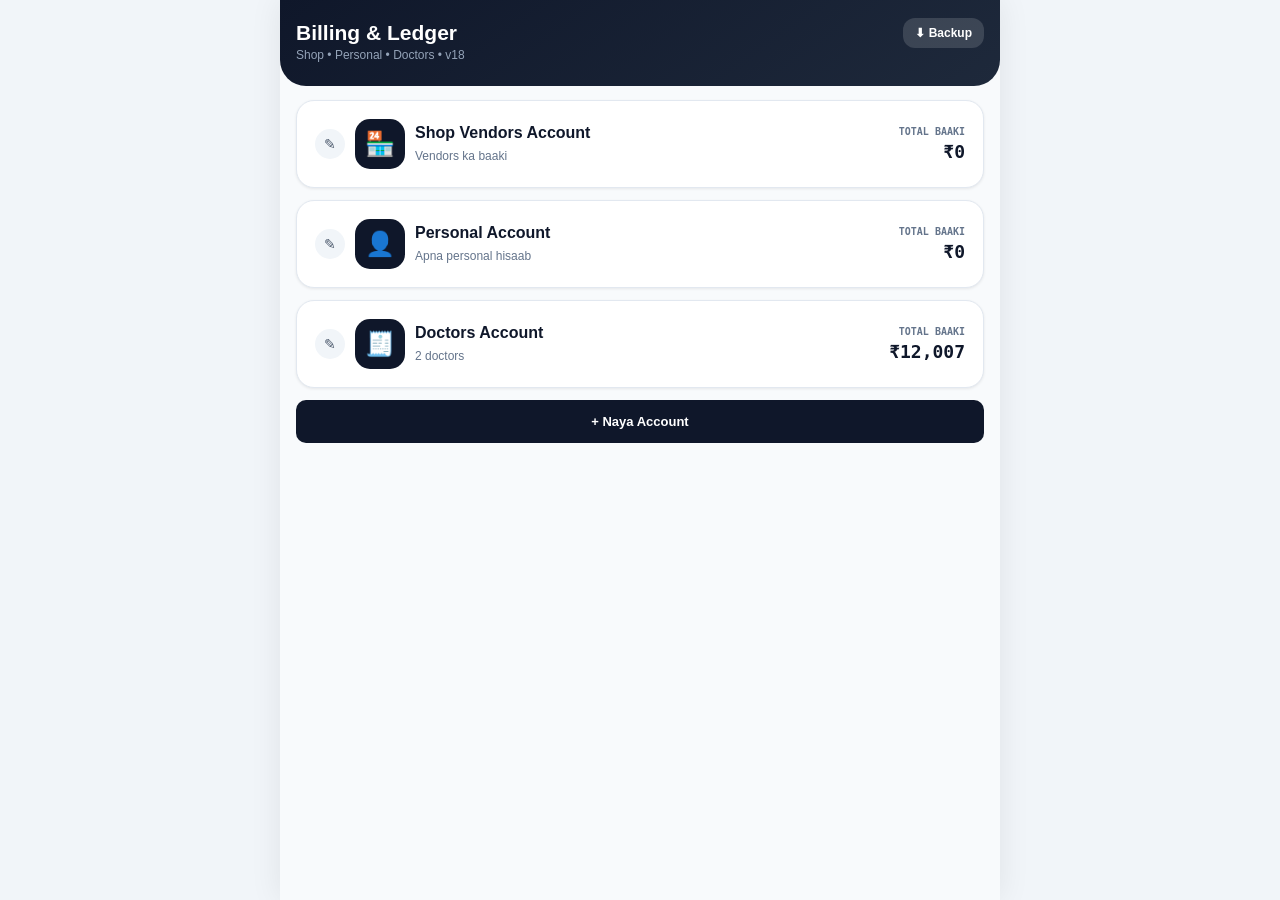
==== commit 42cf1f79: "Update index.html" ====
--- a/index.html
+++ b/index.html
@@ -1009,4 +1009,17 @@
  toast('Is mode ke liye import abhi limited hai');closeModal('m-imp')}
 
 /* ---------- BACKUP / THEME / RESET ---------- */
-function dlBackup(){const blob=new Blob([JSON.stringify(state,null,2)],{type:'application/json'});const a=document.createElement('a');a.href=URL.createObjectURL(blob);
+function dlBackup(){const blob=new Blob([JSON.stringify(state,null,2)],{type:'application/json'});const a=document.createElement('a');a.href=URL.createObjectURL(blob);a.download='ledger_backup_'+today()+'.json';a.click();toast('Backup downloaded')}
+function copyBackup(){navigator.clipboard.writeText(JSON.stringify(state)).then(()=>toast('Backup text copied')).catch(()=>toast('Copy fail'))}
+function restoreFile(ev){const f=ev.target.files[0];if(!f)return;const r=new FileReader();r.onload=()=>{try{state=normShop(JSON.parse(r.result));save();renderHome();closeModal('m-backup');toast('Restored!')}catch(e){toast('Invalid JSON')}};r.readAsText(f)}
+function restoreText(){try{state=normShop(JSON.parse($('rs-text').value));save();renderHome();closeModal('m-backup');toast('Restored!')}catch(e){toast('Invalid JSON')}}
+function toggleTheme(){document.body.classList.toggle('dk');toast(document.body.classList.contains('dk')?'Dark':'Light')}
+function resetDemo(){if(!confirm('Sample data se reset?'))return;localStorage.removeItem(KEY);state=load();renderHome();closeModal('m-backup');toast('Reset done')}
+
+/* ---------- BOOT ---------- */
+document.getElementById('boot').style.display='none';
+renderHome();
+</script>
+</body>
+</html>
+
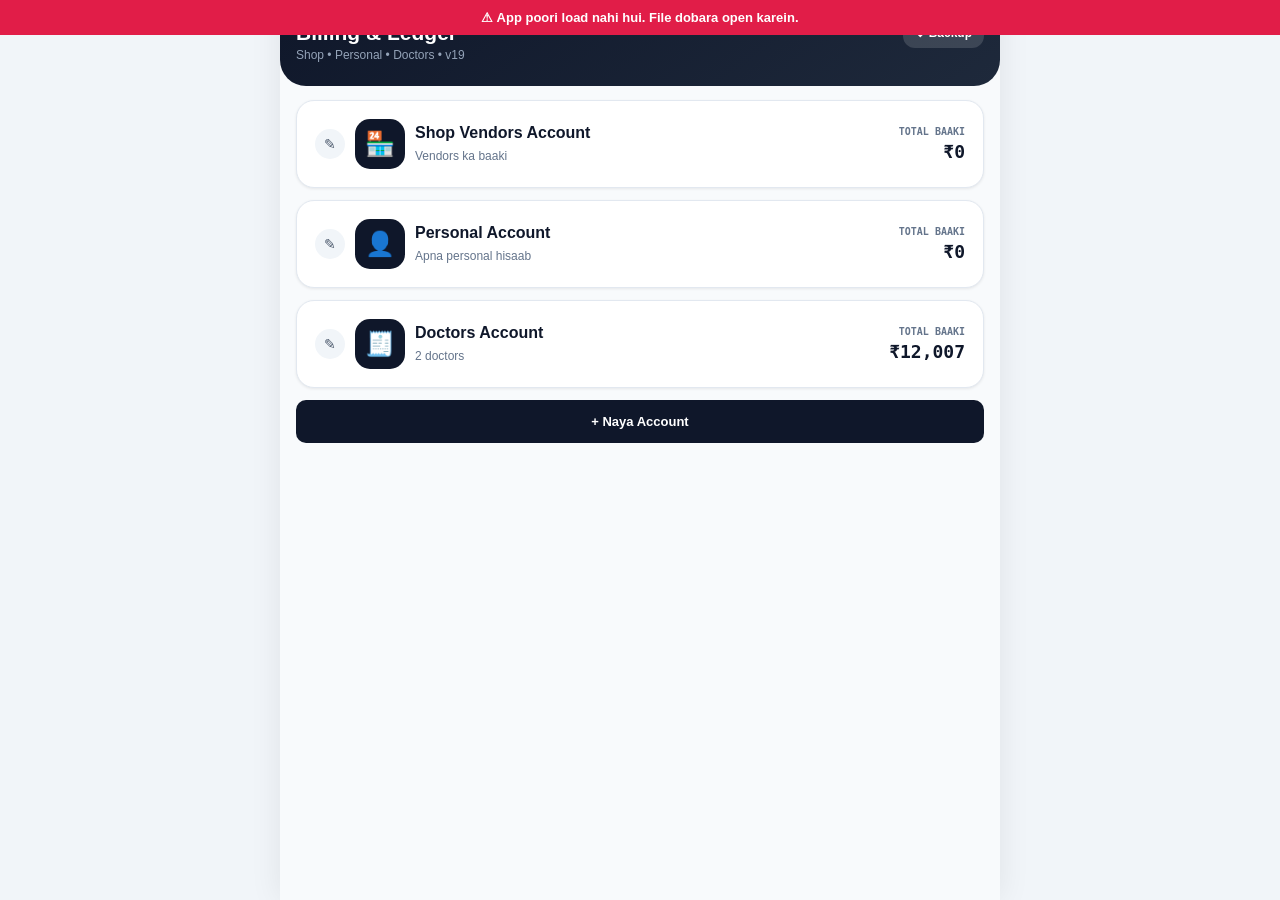
==== commit 8c13ef04: "Update index.html" ====
--- a/index.html
+++ b/index.html
@@ -151,12 +151,14 @@
 #cl-per{background:linear-gradient(180deg,#fde047,#facc15);color:#111827;padding:5px 12px;border-radius:999px;font-size:13px;font-weight:900;box-shadow:0 3px 0 #a16207,inset 0 1px 0 rgba(255,255,255,.7)}
 .clpen{background:#facc15;color:#111827;border-radius:50%;width:28px;height:28px;font-size:14px;font-weight:900;box-shadow:0 2px 0 #a16207}
 .clb{display:flex;align-items:center;justify-content:center;font-size:26px;font-weight:900;margin:8px;border-radius:12px;background:linear-gradient(180deg,#1e293b,#020617);color:#facc15;text-shadow:0 2px 3px rgba(0,0,0,.6);box-shadow:0 0 0 2px #facc15,0 4px 0 #a16207,inset 0 2px 0 rgba(255,255,255,.16)}
-#pg-cl .clt{flex:1;min-height:0;overflow:auto;margin:4px 10px;border:1.5px solid #1e3a8a;border-radius:12px;background:#fff}
+#pg-cl .clt{flex:1;min-height:0;overflow:auto;margin:4px 10px;border:1.5px solid #1e3a8a;border-radius:12px;background:#fff;-webkit-overflow-scrolling:touch}
 #pg-cl table{table-layout:fixed}
 #pg-cl th{position:sticky;top:0;z-index:5;background:#1e3a8a;color:#fff;font-size:12px;padding:8px 4px;white-space:normal;line-height:1.2;border-color:#334e9b}
 #pg-cl td{font-size:13px;padding:6px 4px;text-align:center;font-weight:700;color:#0f172a;white-space:normal;border-color:#cbd5e1}
 #pg-cl td.pn{text-align:left}
+#pg-cl td.act{background:#f8fafc}
 #pg-cl tr.g td{background:#f1f5f9}
+#pg-cl tr.g td.act{background:#e8eef7}
 #pg-cl tr.tt td{background:#1e3a8a;color:#fff;font-weight:900}
 .clbot{background:#fff;border:2px solid #1e3a8a;border-radius:16px;margin:6px 8px 8px;padding:8px;display:flex;flex-direction:column;gap:6px}
 .clcap{font-size:10px;color:#64748b;text-align:center}
@@ -166,16 +168,22 @@
 #pg-cl .clbot input{padding:8px 4px;border:1.5px solid #93c5fd;border-radius:9px;background:#fff;width:100%;min-width:0;font-size:12px;text-align:center}
 #pg-cl .clin1 input{text-align:left;padding-left:8px}
 .cladd{background:#1e3a8a;color:#fff;border-radius:12px;padding:10px;font-weight:800;font-size:14px;width:100%}
-.clogt th{background:#1e3a8a;color:#fff;font-size:11px;padding:6px 3px}
-.clogt td{font-size:12px;text-align:center;font-weight:700;padding:5px 3px}
-.pnw{display:flex;align-items:center;gap:6px}.pnb{display:flex;gap:3px;flex-shrink:0}
-.clib{width:24px;height:24px;border-radius:50%;font-size:12px;font-weight:900;display:flex;align-items:center;justify-content:center;padding:0}
-.clib.e{background:#dbeafe;color:#1d4ed8}.clib.d{background:#fee2e2;color:#dc2626;width:auto;min-width:24px;padding:0 4px;border-radius:12px}
+.clogt{table-layout:auto;min-width:100%}
+.clogt th{background:#1e3a8a;color:#fff;font-size:11px;padding:6px 3px;position:sticky;top:0}
+.clogt td{font-size:12px;text-align:center;font-weight:700;padding:5px 3px;white-space:nowrap}
+.clogt td.pn{text-align:left;white-space:normal}
+.clogt tr.g td{background:#f1f5f9}
+.clogt tr.tt td{background:#1e3a8a;color:#fff}
+.clogt .pl{color:#059669}.clogt .mi{color:#e11d48}
+.pnw{display:flex;align-items:center;gap:6px}.pnb{display:flex;gap:6px;justify-content:center}
+.clib{width:34px;height:34px;border-radius:50%;font-size:15px;font-weight:900;display:flex;align-items:center;justify-content:center;padding:0}
+.clib.e{background:#dbeafe;color:#1d4ed8}.clib.d{background:#fee2e2;color:#dc2626;width:auto;min-width:34px;padding:0 6px;border-radius:17px}
 #pg-l3 .sc,#pg-l4 .sc,#pg-cash .sc{overflow:auto;max-height:calc(100vh - var(--nav-h) - var(--ban-h,90px) - 70px);max-height:calc(100dvh - var(--nav-h) - var(--ban-h,90px) - 70px)}
 #pg-l3 th,#pg-l4 th,#pg-cash th{position:sticky;top:0;z-index:30;background:#1e3a8a;color:#fff}
 .ai[readonly]{background:#eef2ff;color:#1e3a8a}
 #pg-ud .st table{width:135%}
 #pg-sh.rate .st th,#pg-sh.rate .st td{padding-left:6px;padding-right:6px}
+html.dark .app{filter:invert(1) hue-rotate(180deg)}
 @media print{body{background:#fff}.nav,.tb,.ep,.ca,.no-print,.more{display:none!important}.ban{position:static;-webkit-print-color-adjust:exact;print-color-adjust:exact}tr.b1{-webkit-print-color-adjust:exact;print-color-adjust:exact}.sc{overflow:visible}#pg-l3 .sc,#pg-l4 .sc,#pg-cash .sc{max-height:none!important;overflow:visible!important}}
 @keyframes bootshow{to{opacity:1}}
 </style>
@@ -188,7 +196,7 @@
 
 <!-- HOME -->
 <div id="pg-home" class="pg">
- <header class="hdr"><div class="row"><div><h1>Billing & Ledger</h1><p>Shop • Personal • Doctors • v18</p></div>
+ <header class="hdr"><div class="row"><div><h1>Billing & Ledger</h1><p>Shop • Personal • Doctors • v19</p></div>
  <button class="btn-glass" onclick="openModal('m-backup')">⬇ Backup</button></div></header>
  <div class="body">
   <div class="big" onclick="openShop()"><div class="left"><button type="button" class="pen" onpointerdown="penDown(event,'shop')" onpointerup="penUp()" onpointercancel="penUp()" onpointerleave="penUp()" onclick="penTap(event)" oncontextmenu="return false">✎</button><div class="ic">🏪</div><div><h3 id="h-n-shop">Shop Vendors Account</h3><small>Vendors ka baaki</small></div></div><div class="amt mono"><small>Total Baaki</small><span id="h-shop">₹0</span></div></div>
@@ -288,7 +296,7 @@
 <div id="pg-cl" class="pg hidden">
  <div class="nav"><div class="l"><button class="nb" onclick="backToVendors()">← Doctors</button><div style="min-width:0"><small>Clinic Sheet</small><div class="t" id="cl-nt"></div></div></div><button class="nb wa" onclick="clImg()">📷 Image</button></div>
  <div class="clban"><div class="cla"><div class="cln" id="cl-name"></div><div class="cll">IS PERIOD KA NET AMOUNT</div><div class="clp"><span id="cl-per"></span><button class="clpen" onclick="openCper()">✎</button></div></div><div class="clb mono" id="cl-tot"></div></div>
- <div class="clt"><table><colgroup><col style="width:37%"><col style="width:15%"><col style="width:13%"><col style="width:17.5%"><col style="width:17.5%"></colgroup><thead><tr><th>Products</th><th>Net Qty<br>in (tab)</th><th>MRP<br>per tab</th><th>Total<br>Amount</th><th id="cl-th5"></th></tr></thead><tbody id="cl-body"></tbody></table></div>
+ <div class="clt" id="cl-t"><table id="cl-tbl"><colgroup id="cl-cg"></colgroup><thead><tr><th>Products</th><th>Net Qty<br>in (tab)</th><th>MRP<br>per tab</th><th>Total<br>Amount</th><th id="cl-th5"></th><th>Edit /<br>Delete</th></tr></thead><tbody id="cl-body"></tbody></table></div>
  <div class="clbot">
   <form id="cl-form" onsubmit="addClinic(event)" style="display:flex;flex-direction:column;gap:6px">
    <div class="clin1"><input id="cl-p" list="cl-pl" placeholder="Product naam" autocomplete="off" oninput="clHint()"/><input id="cl-m" type="number" step="0.01" placeholder="MRP/tab"/></div>
@@ -372,6 +380,25 @@
 <div class="lf"><label>Qty</label><input id="re-q" class="li mono" type="number" step="0.01"/></div></div>
 <div class="lf"><label>Date</label><input id="re-d" class="li" type="date"/></div>
 <button class="btn-p" style="width:100%;padding:12px">Update</button></form></div></div>
+
+<!-- CLINIC MODALS (new) -->
+<div id="m-cper" class="mb hidden"><div class="mc"><div class="mh"><h3>Period & Percent</h3><button class="x" onclick="closeModal('m-cper')">✕</button></div>
+<form onsubmit="saveCper(event)">
+<div class="g2"><div class="lf"><label>From</label><input id="cp-from" class="li" type="date" required/></div><div class="lf"><label>To</label><input id="cp-to" class="li" type="date" required/></div></div>
+<div class="lf"><label>Net Amount % of MRP</label><input id="cp-pct" class="li mono" type="number" step="0.01" required/></div>
+<button class="btn-p" style="width:100%;padding:12px">Save</button>
+<button type="button" class="btn-d" style="width:100%;margin-top:8px" onclick="resetCper()">Auto Month Par Reset</button></form></div></div>
+
+<div id="m-pedit" class="mb hidden"><div class="mc"><div class="mh"><h3>Edit Product</h3><button class="x" onclick="closeModal('m-pedit')">✕</button></div>
+<form onsubmit="savePedit(event)"><input type="hidden" id="pe-id"/>
+<div class="lf"><label>Product naam</label><input id="pe-name" class="li" required/></div>
+<div class="lf"><label>MRP per tab ₹</label><input id="pe-mrp" class="li mono" type="number" step="0.01" required/></div>
+<button class="btn-p" style="width:100%;padding:12px">Update</button></form></div></div>
+
+<div id="m-clog" class="mb hidden"><div class="mc" style="max-width:600px"><div class="mh"><h3>📋 Entries Log</h3><button class="x" onclick="closeModal('m-clog')">✕</button></div>
+<div class="sinfo" id="clog-info" style="padding:0 0 8px"></div>
+<button type="button" class="btn-d" id="clog-tg" style="margin-bottom:8px;width:100%" onclick="clogToggle()"></button>
+<div class="sc" style="max-height:60vh;overflow:auto"><table class="clogt"><thead><tr><th>Date</th><th>Product</th><th>Added<br>(+)</th><th>Minus<br>(−)</th><th>Last<br>month</th><th>Remain<br>at shop</th><th></th></tr></thead><tbody id="clog-body"></tbody></table></div></div></div>
 </div>
 
 <script>
@@ -608,14 +635,12 @@
  const v=state.vendors.find(x=>x.id===activeV);if(!v)return;
  const full=!$('pg-l4').classList.contains('hidden');
  const L=buildLedger(v);
- const rows=full?L.rows:L.rows.slice(-LIMIT); // jitni screen pe dikh rahi hain utni hi
+ const rows=full?L.rows:L.rows.slice(-LIMIT);
  toast('Image ban rahi hai...');
  const W=1080,X0=20,CW=[150,270,90,100,130,150,150],BAN=190,HDR=84,RH=56,SH=22,MAXH=1900,BASE=BAN+HDR+20;
  const HEAD=['Date','Particular','Qty','Rate','Total','Received\nAmount','Final\nAmount'];
- // items (rows + separators)
  const items=[];let prevG=null;
  rows.forEach((r,i)=>{if(i>0&&r.gi!==prevG)items.push({sep:true});prevG=r.gi;items.push({r})});
- // pages
  const pages=[];let cur=[],h=BASE;
  items.forEach(it=>{const ih=it.sep?SH:RH;
   if(h+ih>MAXH&&cur.length){pages.push(cur);cur=[];h=BASE}
@@ -630,7 +655,6 @@
   let H=BASE;its.forEach(it=>H+=it.sep?SH:RH);H+=20;
   const cv=document.createElement('canvas');cv.width=W;cv.height=H;const c=cv.getContext('2d');
   c.fillStyle='#fff';c.fillRect(0,0,W,H);
-  // ---- fixed top banner (har image me) ----
   const bw=W-40,lw=Math.round(bw*7/12);
   let g=c.createLinearGradient(0,10,0,10+BAN-20);g.addColorStop(0,'#2563eb');g.addColorStop(1,'#1e3a8a');
   c.fillStyle=g;rr(c,20,10,bw,BAN-20,24);c.fill();
@@ -641,12 +665,10 @@
   g=c.createLinearGradient(0,25,0,BAN-25);g.addColorStop(0,'#fde68a');g.addColorStop(1,'#f59e0b');
   c.fillStyle=g;rr(c,bx,25,bwid,BAN-50,18);c.fill();
   c.fillStyle='#1e293b';const bt=String(L.finalBalance);fit(c,bt,bwid-20,72);c.fillText(bt,bx+bwid/2,BAN/2);
-  // ---- table header ----
   let y=BAN;c.fillStyle='#1e3a8a';c.fillRect(X0,y,W-2*X0,HDR);
   let x=X0;c.fillStyle='#fff';c.font='800 26px sans-serif';
   HEAD.forEach((t,i)=>{const ls=t.split('\n');ls.forEach((l,k)=>c.fillText(l,x+CW[i]/2,y+HDR/2+(k-(ls.length-1)/2)*30));x+=CW[i]});
   y+=HDR;
-  // ---- rows ----
   let vi=0;
   its.forEach((it,idx)=>{
    if(it.sep){vi++;c.fillStyle=vi%2?'#e8f0fe':'#fff';c.fillRect(X0,y,W-2*X0,SH);
@@ -671,7 +693,6 @@
   if(pages.length>1){c.fillStyle='#64748b';c.font='700 20px sans-serif';c.textAlign='right';c.fillText((p+1)+' / '+pages.length,W-24,H-10)}
   blobs.push(await new Promise(res=>cv.toBlob(res,'image/jpeg',0.92)));
  }
- // ---- gallery me save (download) ----
  const base=v.name.replace(/[^a-z0-9]/gi,'_')+'_'+today();
  for(let i=0;i<blobs.length;i++){
   const a=document.createElement('a');a.href=URL.createObjectURL(blobs[i]);
@@ -794,7 +815,7 @@
 function delUd(id){if(pendDel!==id){pendDel=id;renderUd();return toast('Delete ke liye dubara "OK?" dabayein')}
  state.accounts[udId]=state.accounts[udId].filter(x=>x.id!==id);pendDel=null;save();renderUd();toast('Entry deleted')}
 
-/* ---------- SHEET + RATE SHEET (main fixes) ---------- */
+/* ---------- SHEET + RATE SHEET ---------- */
 const PERS_COLS=[{n:'Name',t:'text'},{n:'Amount Given',t:'num'},{n:'Description',t:'text'},{n:'Amount Received',t:'num'}];
 const RATE_COLS=[{n:'Products',t:'text'},{n:'Net rate',t:'num'},{n:'Price',t:'num'},{n:'MRP',t:'num'},{n:'Rate',t:'num'},{n:'GST %',t:'num'},{n:'Qty.',t:'num'}];
 const RATE_FORM=`<input id="sh-f0" class="ai" type="text" list="sh-nl" placeholder="Product" autocomplete="off" style="grid-column:span 3"/>
@@ -817,7 +838,7 @@
  const price=rd2((net+Number(extra||0))*(1+Number(mp||0)/100));
  return{net,price,gst:g}}
 function plItems(k){return shRows(k)}
-function renderPl(){/* optional product list summary - kept simple */ $('sh-pl').classList.add('hidden')}
+function renderPl(){$('sh-pl').classList.add('hidden')}
 function plToggle(){}
 
 function accInfo(k){const f=fmtOf(k);
@@ -851,7 +872,6 @@
  const rows=q?all.filter(e=>cs.some((c,i)=>c.t!=='num'&&kv(String(e.v[i]||'')).includes(q))||fmtShort(e.at).includes(q)):all;
  const tbl=$('sh-st').querySelector('table'),isR=fmtOf(k)==='rate';$('pg-sh').classList.toggle('rate',isR);
  if(isR){
-  // Products | Net rate | Price | MRP | Rate | GST % | Qty | Date | Edit
   const W=Math.max(320,$('sh-st').clientWidth-4);
   const px=[.34,.22,.22,.22,.18,.14,.14,.22,.20].map(x=>Math.round(x*W));
   $('sh-cg').innerHTML=px.map(w=>`<col style="width:${w}px">`).join('');
@@ -870,7 +890,6 @@
   $('sh-body').innerHTML=(rows.map((e,i)=>{
    const rate=Number(e.v[4]||0),gst=e.v[5]==null||e.v[5]===''?5:Number(e.v[5]);
    const {net,price}=calcNetPrice(rate,gst,state.rf.add,state.rf.mp);
-   // keep stored net/price in sync for display
    return `<tr class="${i%2?'':'o'}"><td class="sv">${esc(e.v[0])}</td><td>${net}</td><td>${price}</td><td>${e.v[3]||''}</td><td>${rate||''}</td><td>${gst}</td><td>${e.v[6]||''}</td><td class="sd">${fmtShort(e.at)}</td><td class="sd"><button class="ra" onclick="openRedit('${e.id}')">✎</button> <button class="ra" onclick="delSheet('${e.id}')">${pendDel===e.id?'OK?':'✕'}</button></td></tr>`
   }).join('')||`<tr><td colspan="9" style="padding:18px;color:#64748b">Abhi koi entry nahi. Neeche se Product + Rate + (GST optional) + MRP + Qty add karein.</td></tr>`);
  }else{
@@ -892,7 +911,6 @@
  const mrp=parseFloat($('sh-f3').value)||0;
  const qty=parseFloat($('sh-f4').value)||0;
  const {net,price}=calcNetPrice(rate,gst,state.rf.add,state.rf.mp);
- // v order matches RATE_COLS: Products, Net rate, Price, MRP, Rate, GST %, Qty
  const v=[name,net,price,mrp,rate,gst,qty];
  (state.accounts[shId]||(state.accounts[shId]=[])).push({id:uid('h_'),v,at:today()});
  ['sh-f0','sh-f1','sh-f2','sh-f3','sh-f4'].forEach(i=>$(i).value='');
@@ -912,7 +930,7 @@
 
 function setBanH(){const b=document.querySelector('.pg:not(.hidden) .ban');if(b)document.documentElement.style.setProperty('--ban-h',b.offsetHeight+'px')}
 
-/* ---------- CLINIC (kept) ---------- */
+/* ---------- CLINIC ---------- */
 const isClinic=v=>v.fmt==='clinic'||/rehman|रहमान/i.test(v.name||'');
 const cv=()=>state.vendors.find(x=>x.id===activeV);
 function clinicPeriod(v){const t=today(),y=t.slice(0,4),m=t.slice(5,7),last=new Date(+y,+m,0).getDate();
@@ -926,14 +944,20 @@
   const net=rd2(last+add-mi-rem),total=rd2(net*Number(p.mrp||0)),na=rd2(total*pct/100);
   return{p,add,mi,last,rem,net,total,na}});
  return{P,pct,rows,total:rd2(rows.reduce((s,r)=>s+r.na,0))}}
+const CL_PCT=[.37,.15,.13,.175,.175], CL_ACT=108;
 function renderClinic(){const v=cv();if(!v)return;const C=clinicCalc(v);
  $('cl-nt').textContent=v.name;$('cl-name').textContent=v.name;$('cl-tot').textContent='₹'+fn(Math.round(C.total));
  $('cl-per').textContent=fmtDate(C.P.from)+' se '+fmtDate(C.P.to);
  $('cl-th5').innerHTML='Net Amount<br>('+C.pct+'% of MRP)';
  $('cl-pl').innerHTML=(v.products||[]).map(p=>`<option value="${esc(p.name)}">`).join('');
+ // 5 columns = screen width; Edit/Delete column screen ke bahar (right)
+ const W=Math.max(300,($('cl-t').clientWidth||window.innerWidth-20)-3);
+ const px=CL_PCT.map(x=>Math.round(x*W));px.push(CL_ACT);
+ $('cl-cg').innerHTML=px.map(w=>`<col style="width:${w}px">`).join('');
+ $('cl-tbl').style.width=px.reduce((a,b)=>a+b,0)+'px';
  let sn=0,st=0,sa=0;C.rows.forEach(r=>{sn+=r.net;st+=r.total;sa+=r.na});
- $('cl-body').innerHTML=(C.rows.map((r,i)=>`<tr class="${i%2?'g':''}"><td class="pn"><div class="pnw"><span class="pnb"><button class="clib e" onclick="editProd('${r.p.id}')">✎</button><button class="clib d" onclick="delProd('${r.p.id}')">${pendDel===r.p.id?'OK?':'✕'}</button></span><span>${esc(r.p.name)}</span></div></td><td class="${r.net<0?'neg':''}">${r.net}</td><td>${r.p.mrp}</td><td>${r.total}</td><td>${r.na}</td></tr>`).join('')||'<tr><td colspan="5" style="padding:18px;color:#64748b">Abhi koi product nahi.</td></tr>')
-  +(C.rows.length?`<tr class="tt"><td class="pn">Total</td><td>${rd2(sn)}</td><td></td><td>${rd2(st)}</td><td>${rd2(sa)}</td></tr>`:'')}
+ $('cl-body').innerHTML=(C.rows.map((r,i)=>`<tr class="${i%2?'g':''}"><td class="pn">${esc(r.p.name)}</td><td class="${r.net<0?'neg':''}">${r.net}</td><td>${r.p.mrp}</td><td>${r.total}</td><td>${r.na}</td><td class="act"><span class="pnb"><button class="clib e" onclick="editProd('${r.p.id}')">✎</button><button class="clib d" onclick="delProd('${r.p.id}')">${pendDel===r.p.id?'OK?':'✕'}</button></span></td></tr>`).join('')||'<tr><td colspan="6" style="padding:18px;color:#64748b">Abhi koi product nahi.</td></tr>')
+  +(C.rows.length?`<tr class="tt"><td class="pn">Total</td><td>${rd2(sn)}</td><td></td><td>${rd2(st)}</td><td>${rd2(sa)}</td><td></td></tr>`:'')}
 function clHint(){const v=cv(),n=kv($('cl-p').value);const r=n?clinicCalc(v).rows.find(x=>kv(x.p.name)===n):null;
  $('cl-m').placeholder=r?String(r.p.mrp):'MRP/tab';$('cl-l').placeholder=r?String(r.last):'Last';$('cl-r').placeholder=r?String(r.rem):'Remain'}
 function addClinic(e){e.preventDefault();const v=cv();if(!v)return;const name=$('cl-p').value.trim();if(!name)return toast('Product ka naam bharein');
@@ -948,14 +972,89 @@
  save();renderClinic();toast('Entry saved')}
 function delProd(id){if(pendDel!==id){pendDel=id;renderClinic();return toast('Delete ke liye dubara "OK?" dabayein')}
  const v=cv();v.products=(v.products||[]).filter(p=>p.id!==id);v.moves=(v.moves||[]).filter(m=>m.pid!==id);pendDel=null;save();renderClinic();toast('Product deleted')}
-function editProd(id){const v=cv(),p=(v.products||[]).find(x=>x.id===id);if(!p)return;toast('Product edit: name/MRP change via re-add for now')}
+function editProd(id){const v=cv(),p=(v.products||[]).find(x=>x.id===id);if(!p)return;
+ $('pe-id').value=id;$('pe-name').value=p.name;$('pe-mrp').value=p.mrp;openModal('m-pedit')}
+function savePedit(e){e.preventDefault();const v=cv(),p=(v.products||[]).find(x=>x.id===$('pe-id').value);if(!p)return;
+ const n=$('pe-name').value.trim(),m=parseFloat($('pe-mrp').value);if(!n||isNaN(m))return toast('Naam aur MRP bharein');
+ if(v.products.some(x=>x.id!==p.id&&kv(x.name)===kv(n)))return toast('Ye naam pehle se hai');
+ p.name=n;p.mrp=m;save();closeModal('m-pedit');renderClinic();toast('Product updated')}
 function openCper(){const v=cv();if(!v)return;const P=clinicPeriod(v);$('cp-from').value=P.from;$('cp-to').value=P.to;$('cp-pct').value=v.pct==null?30:v.pct;openModal('m-cper')}
 function saveCper(e){e.preventDefault();const v=cv();if(!v)return;v.from=$('cp-from').value;v.to=$('cp-to').value;v.pct=parseFloat($('cp-pct').value)||30;save();closeModal('m-cper');renderClinic();toast('Period saved')}
 function resetCper(){const v=cv();if(!v)return;delete v.from;delete v.to;save();closeModal('m-cper');renderClinic()}
-function openClog(){toast('Entries log — period filter available in full version')}
-function clImg(){toast('Image share — use browser print for now')}
-
-/* ---------- IMPORT (Rate sheet aware) ---------- */
+
+/* ---- Entries log (history) ---- */
+function openClog(){clAll=false;renderClog();openModal('m-clog')}
+function clogToggle(){clAll=!clAll;renderClog()}
+function renderClog(){const v=cv();if(!v)return;const P=clinicPeriod(v);
+ const nm={};(v.products||[]).forEach(p=>nm[p.id]=p.name);
+ let mv=(v.moves||[]).map((m,i)=>({...m,_o:i})).filter(m=>nm[m.pid]!==undefined);
+ if(!clAll)mv=mv.filter(m=>m.date>=P.from&&m.date<=P.to);
+ mv.sort((a,b)=>a.date===b.date?a._o-b._o:a.date.localeCompare(b.date));
+ let sa=0,sm=0;mv.forEach(m=>{sa+=Number(m.add||0);sm+=Number(m.minus||0)});
+ const f=x=>x==null?'':x;
+ $('clog-info').textContent=(clAll?'Sab entries':'Period: '+fmtDate(P.from)+' se '+fmtDate(P.to))+' • '+mv.length+' entries';
+ $('clog-tg').textContent=clAll?'Sirf is period ki entries dikhao':'Sab entries dikhao (purani bhi)';
+ $('clog-body').innerHTML=(mv.map((m,i)=>`<tr class="${i%2?'g':''}"><td>${fmtShort(m.date)}</td><td class="pn">${esc(nm[m.pid])}</td><td class="pl">${f(m.add)}</td><td class="mi">${f(m.minus)}</td><td>${f(m.last)}</td><td>${f(m.rem)}</td><td><button class="ra" style="background:#fee2e2;color:#dc2626;border-radius:10px;padding:2px 8px" onclick="delMove('${m.id}')">${pendDel===m.id?'OK?':'✕'}</button></td></tr>`).join('')||'<tr><td colspan="7" style="padding:18px;color:#64748b">Is period me koi entry nahi.</td></tr>')
+  +(mv.length?`<tr class="tt"><td colspan="2" style="text-align:left">Total</td><td>${rd2(sa)}</td><td>${rd2(sm)}</td><td></td><td></td><td></td></tr>`:'')}
+function delMove(id){if(pendDel!==id){pendDel=id;renderClog();return toast('Delete ke liye dubara "OK?" dabayein')}
+ const v=cv();v.moves=(v.moves||[]).filter(m=>m.id!==id);pendDel=null;save();renderClog();renderClinic();toast('Entry deleted')}
+
+/* ---- Clinic image: sirf banner + table (Edit/Delete column ke bina), gallery me auto save ---- */
+async function clImg(){const v=cv();if(!v)return;const C=clinicCalc(v);toast('Image ban rahi hai...');
+ const W=1080,M=20,TW=W-2*M,BH=250,GAP=20,HH=120,TH=84;
+ const cw=CL_PCT.map(x=>x*TW),cx=[M];cw.forEach((w,i)=>cx.push(cx[i]+w));
+ const cvs=document.createElement('canvas'),c=cvs.getContext('2d');
+ const wrap=(t,max)=>{c.font='800 30px sans-serif';const ws=String(t).split(' '),out=[];let cur='';
+  ws.forEach(w=>{const tr=cur?cur+' '+w:w;if(c.measureText(tr).width>max&&cur){out.push(cur);cur=w}else cur=tr});if(cur)out.push(cur);return out};
+ const lines=C.rows.map(r=>wrap(r.p.name,cw[0]-28)),rh=lines.map(l=>Math.max(76,l.length*38+26));
+ const H=M+BH+GAP+HH+rh.reduce((a,b)=>a+b,0)+(C.rows.length?TH:0)+M;
+ cvs.width=W;cvs.height=H;
+ const rr=(x,y,w,h,r)=>{c.beginPath();c.moveTo(x+r,y);c.arcTo(x+w,y,x+w,y+h,r);c.arcTo(x+w,y+h,x,y+h,r);c.arcTo(x,y+h,x,y,r);c.arcTo(x,y,x+w,y,r);c.closePath()};
+ const fit=(t,max,size)=>{do{c.font='900 '+size+'px sans-serif';size-=2}while(c.measureText(t).width>max&&size>16)};
+ c.fillStyle='#f8fafc';c.fillRect(0,0,W,H);
+ // banner
+ let g=c.createLinearGradient(0,M,TW,M+BH);g.addColorStop(0,'#020617');g.addColorStop(1,'#1f2937');
+ c.fillStyle=g;rr(M,M,TW,BH,34);c.fill();
+ const lw=Math.round(TW*7/12),lc=M+lw/2;
+ c.textAlign='center';c.textBaseline='middle';c.fillStyle='#fff';fit(v.name,lw-50,54);c.fillText(v.name,lc,M+62);
+ c.fillStyle='#94a3b8';c.font='700 26px sans-serif';c.fillText('IS PERIOD KA NET AMOUNT',lc,M+122);
+ const per=fmtDate(C.P.from)+' se '+fmtDate(C.P.to);c.font='900 34px sans-serif';
+ const pw=Math.min(lw-40,c.measureText(per).width+56);
+ g=c.createLinearGradient(0,M+148,0,M+210);g.addColorStop(0,'#fde047');g.addColorStop(1,'#facc15');
+ c.fillStyle=g;rr(lc-pw/2,M+150,pw,60,30);c.fill();
+ c.fillStyle='#111827';c.font='900 34px sans-serif';c.fillText(per,lc,M+181);
+ const bx=M+lw+14,bw=TW-lw-28,by=M+22,bh=BH-44;
+ g=c.createLinearGradient(0,by,0,by+bh);g.addColorStop(0,'#1e293b');g.addColorStop(1,'#020617');
+ c.fillStyle=g;rr(bx,by,bw,bh,22);c.fill();c.strokeStyle='#facc15';c.lineWidth=5;rr(bx,by,bw,bh,22);c.stroke();
+ c.fillStyle='#facc15';const tt='₹'+fn(Math.round(C.total));fit(tt,bw-30,62);c.fillText(tt,bx+bw/2,by+bh/2);
+ // header
+ let y=M+BH+GAP;
+ c.fillStyle='#1e3a8a';c.fillRect(M,y,TW,HH);
+ const heads=[['Products'],['Net Qty','in (tab)'],['MRP','per tab'],['Total','Amount'],['Net Amount','('+C.pct+'% of','MRP)']];
+ c.fillStyle='#fff';c.font='800 28px sans-serif';
+ heads.forEach((ls,i)=>{ls.forEach((l,k)=>c.fillText(l,cx[i]+cw[i]/2,y+HH/2+(k-(ls.length-1)/2)*36)); if(i){c.strokeStyle='#334e9b';c.lineWidth=2;c.beginPath();c.moveTo(cx[i],y);c.lineTo(cx[i],y+HH);c.stroke()}});
+ y+=HH;
+ C.rows.forEach((r,i)=>{const h=rh[i];c.fillStyle=i%2?'#f1f5f9':'#fff';c.fillRect(M,y,TW,h);
+  const vals=[null,r.net,r.p.mrp,r.total,r.na];
+  for(let j=0;j<5;j++){c.strokeStyle='#cbd5e1';c.lineWidth=2;c.strokeRect(cx[j],y,cw[j],h);
+   c.font='800 30px sans-serif';c.fillStyle=(j===1&&r.net<0)?'#e11d48':'#0f172a';
+   if(j===0){c.textAlign='left';const L=lines[i];L.forEach((l,k)=>c.fillText(l,cx[0]+14,y+h/2+(k-(L.length-1)/2)*38));c.textAlign='center'}
+   else c.fillText(String(vals[j]),cx[j]+cw[j]/2,y+h/2)}
+  y+=h});
+ if(C.rows.length){let sn=0,st=0,sa=0;C.rows.forEach(r=>{sn+=r.net;st+=r.total;sa+=r.na});
+  c.fillStyle='#1e3a8a';c.fillRect(M,y,TW,TH);c.fillStyle='#fff';c.font='900 32px sans-serif';
+  c.textAlign='left';c.fillText('Total',cx[0]+14,y+TH/2);c.textAlign='center';
+  [[1,sn],[3,st],[4,sa]].forEach(([j,val])=>c.fillText(String(rd2(val)),cx[j]+cw[j]/2,y+TH/2));
+  for(let j=1;j<5;j++){c.strokeStyle='#334e9b';c.lineWidth=2;c.beginPath();c.moveTo(cx[j],y);c.lineTo(cx[j],y+TH);c.stroke()}}
+ // outer border
+ c.strokeStyle='#1e3a8a';c.lineWidth=4;c.strokeRect(M,M+BH+GAP,TW,H-M-(M+BH+GAP));
+ const blob=await new Promise(res=>cvs.toBlob(res,'image/jpeg',0.93));
+ const a=document.createElement('a');a.href=URL.createObjectURL(blob);
+ a.download=v.name.replace(/[^a-z0-9]/gi,'_')+'_'+today()+'.jpg';
+ document.body.appendChild(a);a.click();a.remove();setTimeout(()=>URL.revokeObjectURL(a.href),4000);
+ toast('Image gallery me save ho gayi')}
+
+/* ---------- IMPORT ---------- */
 function openImport(mode){impMode=mode;let help='';
  if(mode==='sheet'&&shId&&fmtOf(shId)==='rate'){
   help='<b>Rate sheet Import</b><br>Sirf 4 columns copy karein (header ke bina):<br><b>Product | Qty | MRP | Rate</b><br>GST auto 5% lagega. Date aaj ki lagegi.';
@@ -972,7 +1071,6 @@
   lines.forEach(line=>{
    const p=line.split(/[\t,]/).map(s=>s.trim());
    if(p.length<3)return;
-   // expect: Product, Qty, MRP, Rate  (or Product, Rate, MRP, Qty — try smart)
    let name=p[0],qty=0,mrp=0,rate=0;
    if(p.length>=4){qty=parseFloat(p[1])||0;mrp=parseFloat(p[2])||0;rate=parseFloat(p[3])||0}
    else{rate=parseFloat(p[1])||0;mrp=parseFloat(p[2])||0}
@@ -1009,17 +1107,27 @@
  toast('Is mode ke liye import abhi limited hai');closeModal('m-imp')}
 
 /* ---------- BACKUP / THEME / RESET ---------- */
-function dlBackup(){const blob=new Blob([JSON.stringify(state,null,2)],{type:'application/json'});const a=document.createElement('a');a.href=URL.createObjectURL(blob);a.download='ledger_backup_'+today()+'.json';a.click();toast('Backup downloaded')}
-function copyBackup(){navigator.clipboard.writeText(JSON.stringify(state)).then(()=>toast('Backup text copied')).catch(()=>toast('Copy fail'))}
-function restoreFile(ev){const f=ev.target.files[0];if(!f)return;const r=new FileReader();r.onload=()=>{try{state=normShop(JSON.parse(r.result));save();renderHome();closeModal('m-backup');toast('Restored!')}catch(e){toast('Invalid JSON')}};r.readAsText(f)}
-function restoreText(){try{state=normShop(JSON.parse($('rs-text').value));save();renderHome();closeModal('m-backup');toast('Restored!')}catch(e){toast('Invalid JSON')}}
-function toggleTheme(){document.body.classList.toggle('dk');toast(document.body.classList.contains('dk')?'Dark':'Light')}
-function resetDemo(){if(!confirm('Sample data se reset?'))return;localStorage.removeItem(KEY);state=load();renderHome();closeModal('m-backup');toast('Reset done')}
-
-/* ---------- BOOT ---------- */
-document.getElementById('boot').style.display='none';
-renderHome();
+function dlBackup(){const blob=new Blob([JSON.stringify(state,null,2)],{type:'application/json'});const a=document.createElement('a');a.href=URL.createObjectURL(blob);
+ a.download='ledger_backup_'+today()+'.json';document.body.appendChild(a);a.click();a.remove();setTimeout(()=>URL.revokeObjectURL(a.href),4000);toast('Backup download ho gaya')}
+function copyBackup(){const t=JSON.stringify(state);
+ const fb=()=>{const ta=$('rs-text');ta.value=t;ta.select();try{document.execCommand('copy');toast('Backup text copy ho gaya')}catch(e){toast('Box se text manually copy karein')}};
+ if(navigator.clipboard&&navigator.clipboard.writeText)navigator.clipboard.writeText(t).then(()=>toast('Backup text copy ho gaya')).catch(fb);else fb()}
+function applyRestore(txt){let o;try{o=JSON.parse(txt)}catch(e){return toast('Backup text sahi nahi hai')}
+ if(!o||typeof o!=='object'||!Array.isArray(o.vendors))return toast('Ye valid backup nahi hai');
+ if(!Array.isArray(o.rates))o.rates=clone(D_RATES);if(!o.accounts)o.accounts={};
+ try{localStorage.setItem(KEY+'_prev',JSON.stringify(state))}catch(e){}
+ window.__noSave=false;state=normShop(o);save();closeModal('m-backup');$('rs-text').value='';renderHome();toast('Restore ho gaya')}
+function restoreFile(ev){const f=ev.target.files[0];if(!f)return;const r=new FileReader();r.onload=()=>applyRestore(r.result);r.readAsText(f)}
+function restoreText(){const t=$('rs-text').value.trim();if(!t)return toast('Pehle backup text paste karein');applyRestore(t)}
+function resetDemo(){if(!pendReset){pendReset=true;return toast('Sab data hat jayega! Confirm ke liye dubara dabayein')}
+ pendReset=false;window.__noSave=false;state=normShop({vendors:clone(D_VENDORS),rates:clone(D_RATES),accounts:{}});save();closeModal('m-backup');renderHome();toast('Sample data lag gaya')}
+function toggleTheme(){const d=document.documentElement.classList.toggle('dark');try{localStorage.setItem(KEY+'_theme',d?'dark':'light')}catch(e){}}
+function retryShare(){if(pendShare&&navigator.share){navigator.share({files:[pendShare]}).catch(()=>{})}else toast('Share is device par available nahi')}
+function saveJpg(){const i=$('share-img');if(!i||!i.src)return;const a=document.createElement('a');a.href=i.src;a.download='bill_'+today()+'.jpg';a.click()}
+
+/* ---------- INIT ---------- */
+try{if(localStorage.getItem(KEY+'_theme')==='dark')document.documentElement.classList.add('dark')}catch(e){}
+renderHome();refreshItems();
 </script>
 </body>
 </html>
-
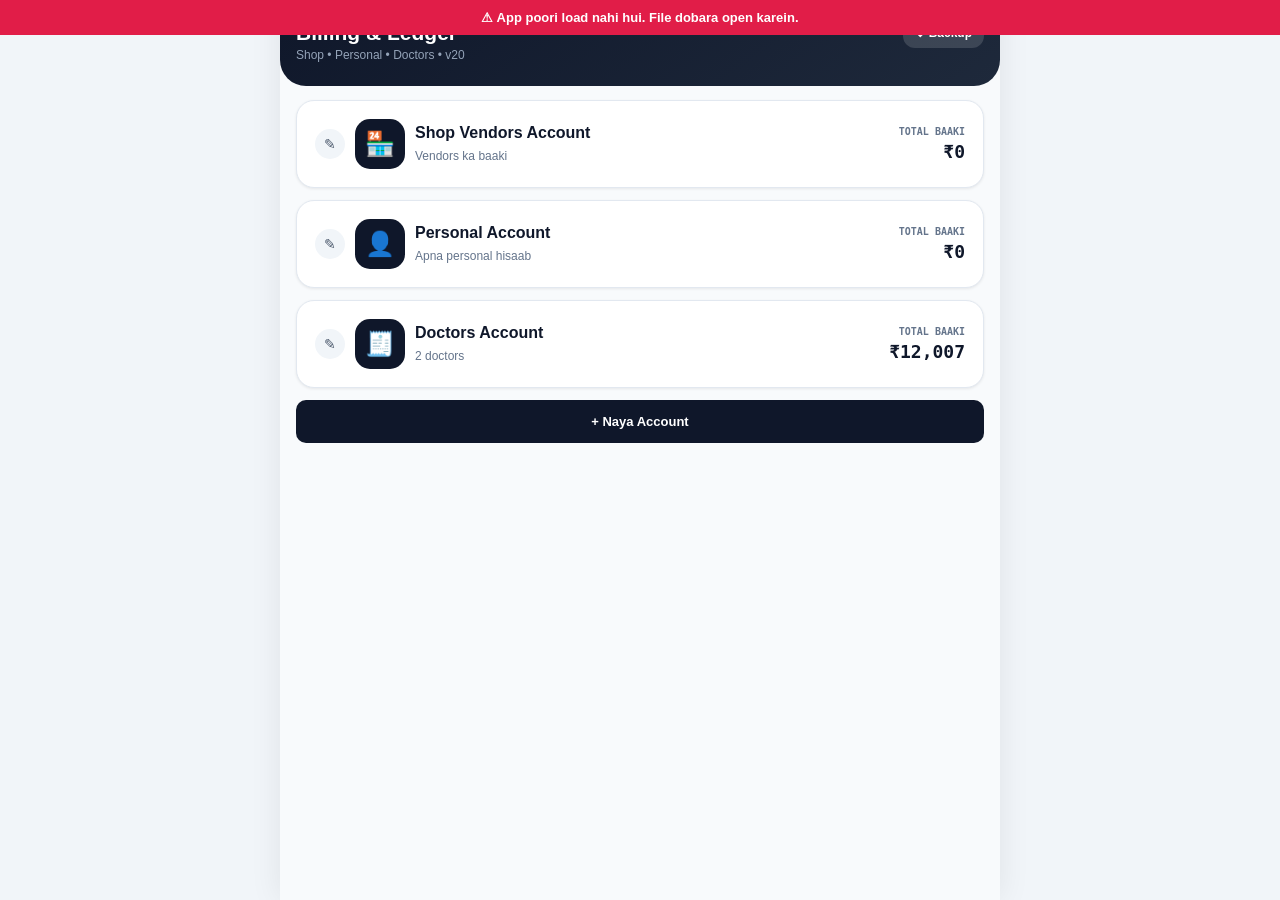
==== commit 443e242a: "Update index.html" ====
--- a/index.html
+++ b/index.html
@@ -118,6 +118,9 @@
 .st td.sv{white-space:normal;word-break:break-word;text-align:left}
 .st .sd{font-size:12px!important}
 .st .sd .ra{margin-left:6px;min-width:22px;height:22px;padding:0 5px;border-radius:10px;background:#fee2e2;color:#dc2626;font-size:11px;line-height:22px;vertical-align:middle}
+.st .sd .ra.ed{background:#dbeafe;color:#1d4ed8;margin-left:0}
+.shpt th{white-space:normal;line-height:1.15;font-size:12px!important;padding:7px 3px!important}
+.shpt td.sd{white-space:nowrap}
 .st tr.tr1 td{background:#dbeafe!important;font-weight:800;border-top:2px solid #1e3a8a}
 .st tr.tr2 td{background:#1e3a8a!important;color:#fff!important;font-weight:800}
 .st tr.tr2 td.neg{color:#fecaca!important}
@@ -196,7 +199,7 @@
 
 <!-- HOME -->
 <div id="pg-home" class="pg">
- <header class="hdr"><div class="row"><div><h1>Billing & Ledger</h1><p>Shop • Personal • Doctors • v19</p></div>
+ <header class="hdr"><div class="row"><div><h1>Billing & Ledger</h1><p>Shop • Personal • Doctors • v20</p></div>
  <button class="btn-glass" onclick="openModal('m-backup')">⬇ Backup</button></div></header>
  <div class="body">
   <div class="big" onclick="openShop()"><div class="left"><button type="button" class="pen" onpointerdown="penDown(event,'shop')" onpointerup="penUp()" onpointercancel="penUp()" onpointerleave="penUp()" onclick="penTap(event)" oncontextmenu="return false">✎</button><div class="ic">🏪</div><div><h3 id="h-n-shop">Shop Vendors Account</h3><small>Vendors ka baaki</small></div></div><div class="amt mono"><small>Total Baaki</small><span id="h-shop">₹0</span></div></div>
@@ -246,7 +249,7 @@
  <div id="s-srow" class="srch hidden"><input id="s-q" placeholder="Amount (349) ya date (5, 7, 12 / 05-11) ya naam" oninput="renderShopAll()"/></div>
  <div id="s-chips" class="chips"></div><div id="s-sum"></div>
  <div class="sinfo" id="s-info"></div>
- <div class="st"><div class="sc"><table><colgroup><col style="width:26%"><col style="width:14%"><col style="width:14%"><col style="width:17%"><col style="width:29%"></colgroup><thead><tr><th>Vendor</th><th>Bills</th><th>Paid</th><th>Net Amount</th><th>Date</th></tr></thead><tbody id="s-body"></tbody></table></div></div>
+ <div class="st"><div class="sc"><table class="shpt"><colgroup id="s-cg"></colgroup><thead><tr><th>Vendor</th><th>Bills</th><th>Paid</th><th>Net<br>Amount</th><th>Date</th><th>Edit /<br>Delete</th></tr></thead><tbody id="s-body"></tbody></table></div></div>
  <button class="more" style="width:auto;margin:0 12px 10px" id="s-more" onclick="openShopFull()"></button>
  <form class="addbar" onsubmit="addShop(event)">
   <input id="s-v" class="ai" list="s-vlist" placeholder="Vendor ▼" autocomplete="off"/><input id="s-bill" class="ai" type="number" step="0.01" placeholder="Bill (₹)"/><input id="s-paid" class="ai" type="number" step="0.01" placeholder="Paid (₹)"/>
@@ -257,13 +260,13 @@
  <div class="gh"><button class="gb" onclick="show('pg-shop');renderShopAll()">←</button><b id="sv-name"></b></div>
  <div class="sumr" style="margin-top:12px"><div class="l">Remaining</div><div class="v mono" id="sv-bal"></div></div>
  <div class="sinfo" id="sv-info"></div>
- <div class="st"><div class="sc"><table><colgroup><col style="width:26%"><col style="width:14%"><col style="width:14%"><col style="width:17%"><col style="width:29%"></colgroup><thead><tr><th>Vendor</th><th>Bills</th><th>Paid</th><th>Net Amount</th><th>Date</th></tr></thead><tbody id="sv-body"></tbody></table></div></div>
+ <div class="st"><div class="sc"><table class="shpt"><colgroup id="sv-cg"></colgroup><thead><tr><th>Vendor</th><th>Bills</th><th>Paid</th><th>Net<br>Amount</th><th>Date</th><th>Edit /<br>Delete</th></tr></thead><tbody id="sv-body"></tbody></table></div></div>
 </div>
 <div id="pg-shopfull" class="pg hidden">
  <div class="gh"><button class="gb" onclick="show('pg-shop');renderShopAll()">←</button><b>Full Entries (sab months)</b></div>
  <div class="srch"><input id="sf-q" placeholder="Amount (349) ya date (5, 7, 12 / 05-11) ya naam" oninput="renderShopAll()"/></div>
  <div class="sinfo" id="sf-info" style="margin-top:6px"></div>
- <div class="st"><div class="sc"><table><colgroup><col style="width:26%"><col style="width:14%"><col style="width:14%"><col style="width:17%"><col style="width:29%"></colgroup><thead><tr><th>Vendor</th><th>Bills</th><th>Paid</th><th>Net Amount</th><th>Date</th></tr></thead><tbody id="sf-body"></tbody></table></div></div>
+ <div class="st"><div class="sc"><table class="shpt"><colgroup id="sf-cg"></colgroup><thead><tr><th>Vendor</th><th>Bills</th><th>Paid</th><th>Net<br>Amount</th><th>Date</th><th>Edit /<br>Delete</th></tr></thead><tbody id="sf-body"></tbody></table></div></div>
 </div>
 
 <!-- UDHAAR -->
@@ -380,6 +383,13 @@
 <div class="lf"><label>Qty</label><input id="re-q" class="li mono" type="number" step="0.01"/></div></div>
 <div class="lf"><label>Date</label><input id="re-d" class="li" type="date"/></div>
 <button class="btn-p" style="width:100%;padding:12px">Update</button></form></div></div>
+
+<div id="m-sedit" class="mb hidden"><div class="mc"><div class="mh"><h3>Edit Entry</h3><button class="x" onclick="closeModal('m-sedit')">✕</button></div>
+<form onsubmit="saveShopEdit(event)"><input type="hidden" id="se-id"/>
+<div class="lf"><label>Vendor</label><input id="se-v" class="li" list="s-vlist" autocomplete="off" required/></div>
+<div class="g2"><div class="lf"><label>Bill ₹</label><input id="se-bill" class="li mono" type="number" step="0.01"/></div><div class="lf"><label>Paid ₹</label><input id="se-paid" class="li mono" type="number" step="0.01"/></div></div>
+<div class="lf"><label>Date</label><input id="se-date" class="li" type="date" required/></div>
+<button class="btn-p" style="width:100%;padding:12px">Update & Recalculate</button></form></div></div>
 
 <!-- CLINIC MODALS (new) -->
 <div id="m-cper" class="mb hidden"><div class="mc"><div class="mh"><h3>Period & Percent</h3><button class="x" onclick="closeModal('m-cper')">✕</button></div>
@@ -456,7 +466,7 @@
 let tt=null;function toast(m){const e=$('toast');e.textContent=m;e.classList.remove('hidden');clearTimeout(tt);tt=setTimeout(()=>e.classList.add('hidden'),2600)}
 function openModal(id){if(id==='m-vendor')$('vn-date').value=today();if(id==='m-rf'){$('rf-add').value=state.rf.add; $('rf-mp').value=state.rf.mp}pendReset=false;$(id).classList.remove('hidden')}
 function closeModal(id){$(id).classList.add('hidden')}
-function show(id){document.querySelectorAll('.pg').forEach(p=>p.classList.toggle('hidden',p.id!==id));setTimeout(()=>{const n=$(id).querySelector('.nav');if(n)document.documentElement.style.setProperty('--nav-h',n.offsetHeight+'px');setBanH()},0);window.scrollTo(0,0)}
+function show(id){document.querySelectorAll('.pg').forEach(p=>p.classList.toggle('hidden',p.id!==id));setTimeout(()=>{const n=$(id).querySelector('.nav');if(n)document.documentElement.style.setProperty('--nav-h',n.offsetHeight+'px');setBanH();shopCols()},0);window.scrollTo(0,0)}
 function uid(p){return p+Date.now()+'_'+(++uidN)}
 
 function normShop(s){if(!Array.isArray(s.custom))s.custom=[];if(!s.names||typeof s.names!=='object')s.names={};if(!s.accounts)s.accounts={};s.custom.forEach(c=>{if(!Array.isArray(s.accounts[c.id]))s.accounts[c.id]=[]});
@@ -724,15 +734,15 @@
    if(pt.length===3){let yy=pt[2];if(yy<100)yy+=2000;return pt[0]===d&&pt[1]===m&&yy===y}
    if(pt.length===2)return pt[1]>=100?(pt[0]===m&&pt[1]===y):(pt[0]===d&&pt[1]===m);return false}
   return kv(e.vendor).includes(t)})}
-function shopRow(e,i){return `<tr class="${i%2?'':'o'}"><td class="sv">${esc(e.vendor)}</td><td class="sb">${e.bill}</td><td class="sp">${e.paid}</td><td class="sr ${e.rem<0?'neg':''}">${e.rem}</td><td class="sd">${fmtDate(e.date)} <button class="ra" onclick="delShop('${e.id}')">${pendDel===e.id?'OK?':'✕'}</button></td></tr>`}
+function shopRow(e,i){return `<tr class="${i%2?'':'o'}"><td class="sv">${esc(e.vendor)}</td><td class="sb">${e.bill}</td><td class="sp">${e.paid}</td><td class="sr ${e.rem<0?'neg':''}">${e.rem}</td><td class="sd">${fmtDate(e.date)}</td><td class="sd"><button class="ra ed" onclick="editShop('${e.id}')">✎</button><button class="ra" onclick="delShop('${e.id}')">${pendDel===e.id?'OK?':'✕'}</button></td></tr>`}
 function vTotals(vl,prev){
  const ym=today().slice(0,7),y=Number(ym.slice(0,4)),m=Number(ym.slice(5)),mm=ym.slice(5),last=String(new Date(y,m,0).getDate()).padStart(2,'0');
  let mb=0,mp=0,ab=0,ap=0;vl.forEach(e=>{const b=Number(e.bill||0),p=Number(e.paid||0);ab+=b;ap+=p;if(e.date.startsWith(ym)){mb+=b;mp+=p}});
  const r=n=>Math.round(n*100)/100,mn=r(mb-mp),an=r(Number(prev||0)+ab-ap);
  const f=vl.length?fmtDate(vl[0].date):'-',l=vl.length?fmtDate(vl[vl.length-1].date):'-';
- return `<tr class="tr1"><td class="sv">Month Total<br><small>${MN[m-1]} ${y}</small></td><td>${r(mb)}</td><td>${r(mp)}</td><td class="${mn<0?'neg':''}">${mn}</td><td class="sd">01-${mm}-${y}<br>se ${last}-${mm}-${y}</td></tr><tr class="tr2"><td class="sv">Kul Total<br><small>Previous sahit</small></td><td>${r(ab)}</td><td>${r(ap)}</td><td class="${an<0?'neg':''}">${an}</td><td class="sd">${f}<br>se ${l}</td></tr>`}
+ return `<tr class="tr1"><td class="sv">Month Total<br><small>${MN[m-1]} ${y}</small></td><td>${r(mb)}</td><td>${r(mp)}</td><td class="${mn<0?'neg':''}">${mn}</td><td class="sd">01-${mm}-${y}<br>se ${last}-${mm}-${y}</td><td></td></tr><tr class="tr2"><td class="sv">Kul Total<br><small>Previous sahit</small></td><td>${r(ab)}</td><td>${r(ap)}</td><td class="${an<0?'neg':''}">${an}</td><td class="sd">${f}<br>se ${l}</td><td></td></tr>`}
 function openRow(i,label){const v=i<0?(state.shop.openOthers||0):(state.shop.open[kv(state.shop.chips[i])]||0);
- return `<tr class="${(i<0?state.shop.chips.length:i)%2?'':'o'}"><td class="sv">${esc(label)}</td><td class="sb">—</td><td class="sp">—</td><td class="sr"><input class="oi mono" type="number" step="any" value="${v}" onchange="setOpen(${i},this.value)"/></td><td class="sd">Previous</td></tr>`}
+ return `<tr class="${(i<0?state.shop.chips.length:i)%2?'':'o'}"><td class="sv">${esc(label)}</td><td class="sb">—</td><td class="sp">—</td><td class="sr"><input class="oi mono" type="number" step="any" value="${v}" onchange="setOpen(${i},this.value)"/></td><td class="sd">Previous</td><td class="sd"></td></tr>`}
 function openRowsHTML(){return state.shop.chips.map((c,i)=>openRow(i,c)).join('')+openRow(-1,'Others')}
 function setOpen(i,val){const n=parseFloat(val)||0;if(i<0)state.shop.openOthers=n;else state.shop.open[kv(state.shop.chips[i])]=n;save();renderShopAll();toast('Previous amount saved')}
 function openShop(){show('pg-shop');renderShopAll();scrollShopEnd()}
@@ -756,7 +766,7 @@
  const un=Math.round((mb-mp)*100)/100,mn=MN[Number(ym.slice(5))-1]+' '+ym.slice(0,4);
  $('s-sum').innerHTML=`<div class="sumr"><div class="l">Total Month Bills</div><div class="v mono">${fn(mb)}</div></div><div class="sumr"><div class="l">Total Month Paid</div><div class="v mono">${fn(mp)}</div></div><div class="sumr"><div class="l">This Month Unpaid</div><div class="v mono ${un>0?'neg':''}">${fn(un)}</div></div>`;
  const q=$('s-q').value.trim();let list=E.filter(e=>matchQ(e,q)),shown=q?list:list.slice(-SHOP_LIMIT);
- $('s-body').innerHTML=(q?'':openRowsHTML())+(shown.map(shopRow).join('')||(q?'<tr><td colspan="5" style="padding:18px;color:#64748b">Koi entry nahi mili</td></tr>':''));
+ $('s-body').innerHTML=(q?'':openRowsHTML())+(shown.map(shopRow).join('')||(q?'<tr><td colspan="6" style="padding:18px;color:#64748b">Koi entry nahi mili</td></tr>':''));
  $('s-info').textContent=q?`${list.length} entries mili`:`${mn} • Latest ${shown.length} entries (kul ${E.length})`;
  const more=$('s-more');more.textContent=`📂 Full Entries dekhein (kul ${E.length})`;more.classList.toggle('hidden',!!q||E.length<=SHOP_LIMIT);
  if(shopV!==null){const isO=shopV<0,ck=isO?null:kv(state.shop.chips[shopV]),vl=E.filter(e=>isO?!chipKeys.includes(e.k):e.k===ck);
@@ -766,10 +776,10 @@
   $('sv-body').innerHTML=openRow(shopV,nm)+vl.map(shopRow).join('')+vTotals(vl,isO?(state.shop.openOthers||0):(state.shop.open[ck]||0))}
  const fq=$('sf-q').value.trim(),fl=E.filter(e=>matchQ(e,fq));let fh='',cm='',idx=0;
  fl.forEach(e=>{const m=e.date.slice(0,7);if(m!==cm){cm=m;let b=0,p=0;fl.forEach(x=>{if(x.date.startsWith(m)){b+=Number(x.bill||0);p+=Number(x.paid||0)}});
-  fh+=`<tr class="mh"><td colspan="5">${MN[Number(m.slice(5))-1]} ${m.slice(0,4)} — Bills ${fn(b)} • Paid ${fn(p)} • Unpaid ${fn(Math.round((b-p)*100)/100)}</td></tr>`;idx=0}
+  fh+=`<tr class="mh"><td colspan="6">${MN[Number(m.slice(5))-1]} ${m.slice(0,4)} — Bills ${fn(b)} • Paid ${fn(p)} • Unpaid ${fn(Math.round((b-p)*100)/100)}</td></tr>`;idx=0}
   fh+=shopRow(e,idx++)});
- $('sf-body').innerHTML=(fq?'':openRowsHTML())+(fh||(fq?'<tr><td colspan="5" style="padding:18px;color:#64748b">Koi entry nahi mili</td></tr>':''));
- $('sf-info').textContent=`${fl.length} entries (kul ${E.length})`}
+ $('sf-body').innerHTML=(fq?'':openRowsHTML())+(fh||(fq?'<tr><td colspan="6" style="padding:18px;color:#64748b">Koi entry nahi mili</td></tr>':''));
+ $('sf-info').textContent=`${fl.length} entries (kul ${E.length})`;shopCols()}
 function addShop(e){e.preventDefault();let name=$('s-v').value.trim();if(!name)return toast('Vendor ka naam bharein');
  const bill=parseFloat($('s-bill').value)||0,paid=parseFloat($('s-paid').value)||0;if(!bill&&!paid)return toast('Bill ya Paid amount bharein');
  const ch=state.shop.chips.find(c=>kv(c)===kv(name));
@@ -778,6 +788,12 @@
  state.shop.entries.push({id:'s_'+Date.now(),vendor:name,bill,paid,date});
  $('s-v').value='';$('s-bill').value='';$('s-paid').value='';$('s-date').value='';$('s-date').type='text';
  save();renderShopAll();scrollShopEnd();toast('Entry saved • '+fmtDate(date))}
+function shopCols(){['s','sv','sf'].forEach(p=>{const b=$(p+'-body'),cg=$(p+'-cg');if(!b||!cg)return;const W=b.closest('.sc').clientWidth;if(!W)return;const n=Math.round(W*.34),m=Math.round(W*.22),px=[n,m,m,m,112,100];cg.innerHTML=px.map(w=>`<col style="width:${w}px">`).join('');b.closest('table').style.width=px.reduce((a,c)=>a+c,0)+'px'})}
+function editShop(id){const e=state.shop.entries.find(x=>x.id===id);if(!e)return;$('se-id').value=id;$('se-v').value=e.vendor;$('se-bill').value=e.bill||'';$('se-paid').value=e.paid||'';$('se-date').value=e.date;openModal('m-sedit')}
+function saveShopEdit(ev){ev.preventDefault();const e=state.shop.entries.find(x=>x.id===$('se-id').value);if(!e)return;let name=$('se-v').value.trim();if(!name)return toast('Vendor ka naam bharein');
+ const bill=parseFloat($('se-bill').value)||0,paid=parseFloat($('se-paid').value)||0;if(!bill&&!paid)return toast('Bill ya Paid amount bharein');
+ const ch=state.shop.chips.find(c=>kv(c)===kv(name));if(ch)name=ch;else{const ex=state.shop.entries.find(x=>x.id!==e.id&&kv(x.vendor)===kv(name));if(ex)name=ex.vendor}
+ e.vendor=name;e.bill=bill;e.paid=paid;e.date=$('se-date').value||e.date;save();closeModal('m-sedit');renderShopAll();toast('Entry updated')}
 function delShop(id){if(pendDel!==id){pendDel=id;renderShopAll();return toast('Delete ke liye dubara "OK?" dabayein')}
  state.shop.entries=state.shop.entries.filter(x=>x.id!==id);pendDel=null;save();renderShopAll();toast('Entry deleted')}
 function openChipModal(){renderChips();openModal('m-chip')}
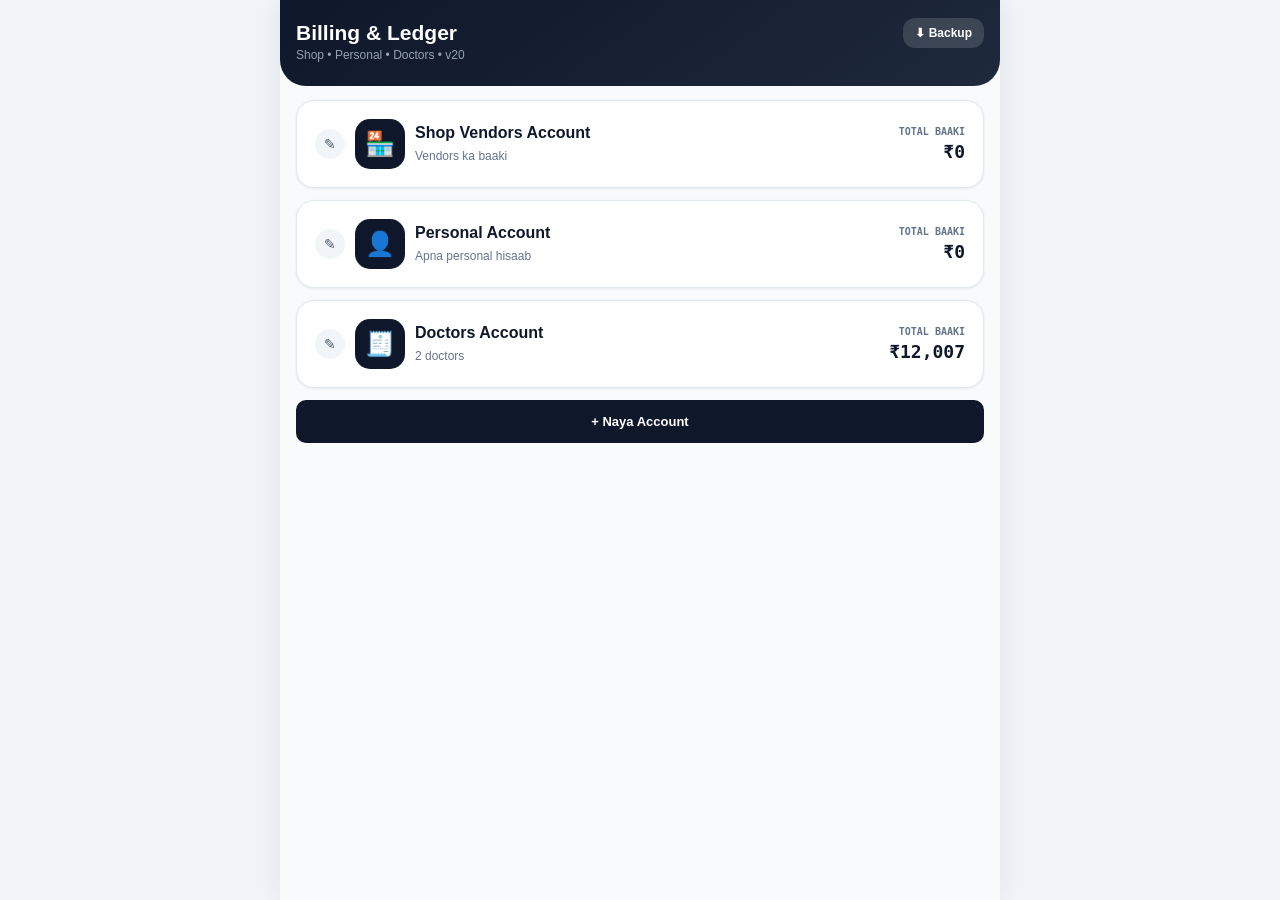
==== commit 61216116: "Update index.html" ====
--- a/index.html
+++ b/index.html
@@ -1144,6 +1144,7 @@
 /* ---------- INIT ---------- */
 try{if(localStorage.getItem(KEY+'_theme')==='dark')document.documentElement.classList.add('dark')}catch(e){}
 renderHome();refreshItems();
+{const b=document.getElementById('boot');if(b)b.remove()}
 </script>
 </body>
 </html>
